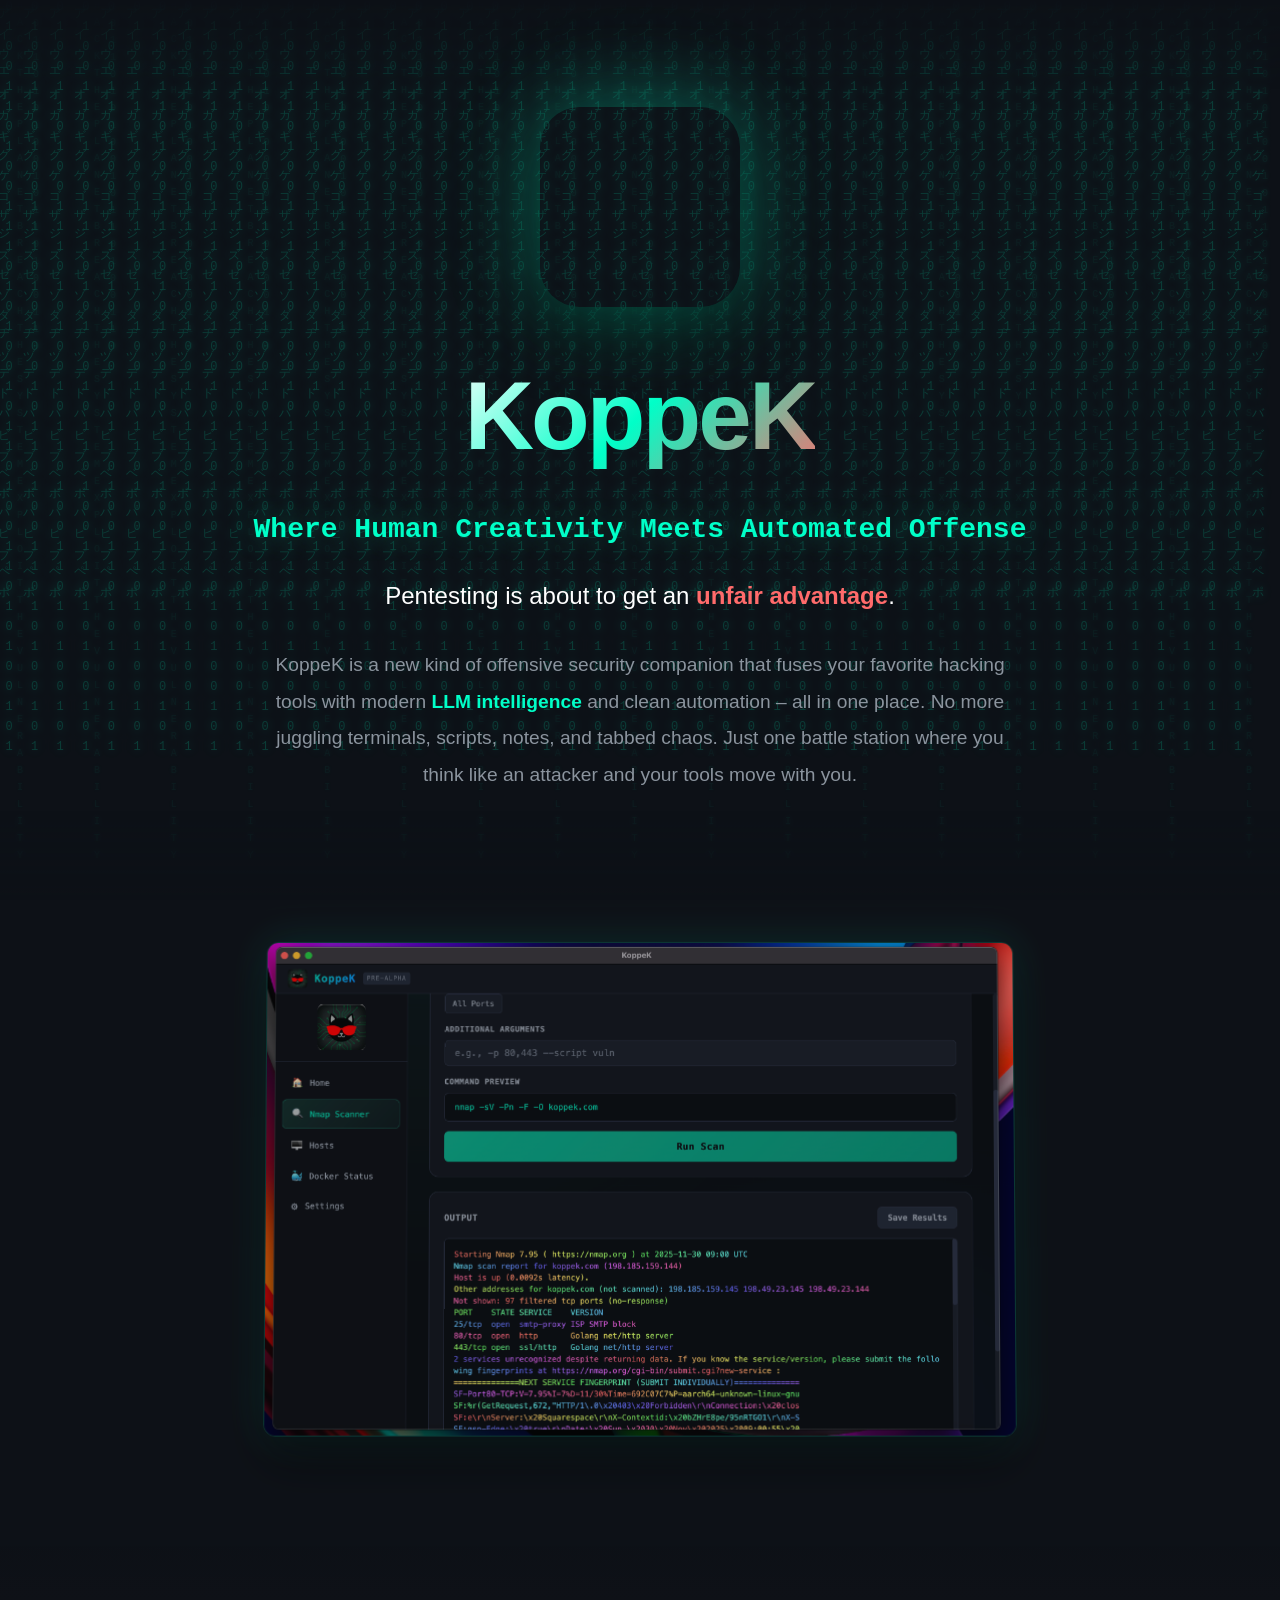
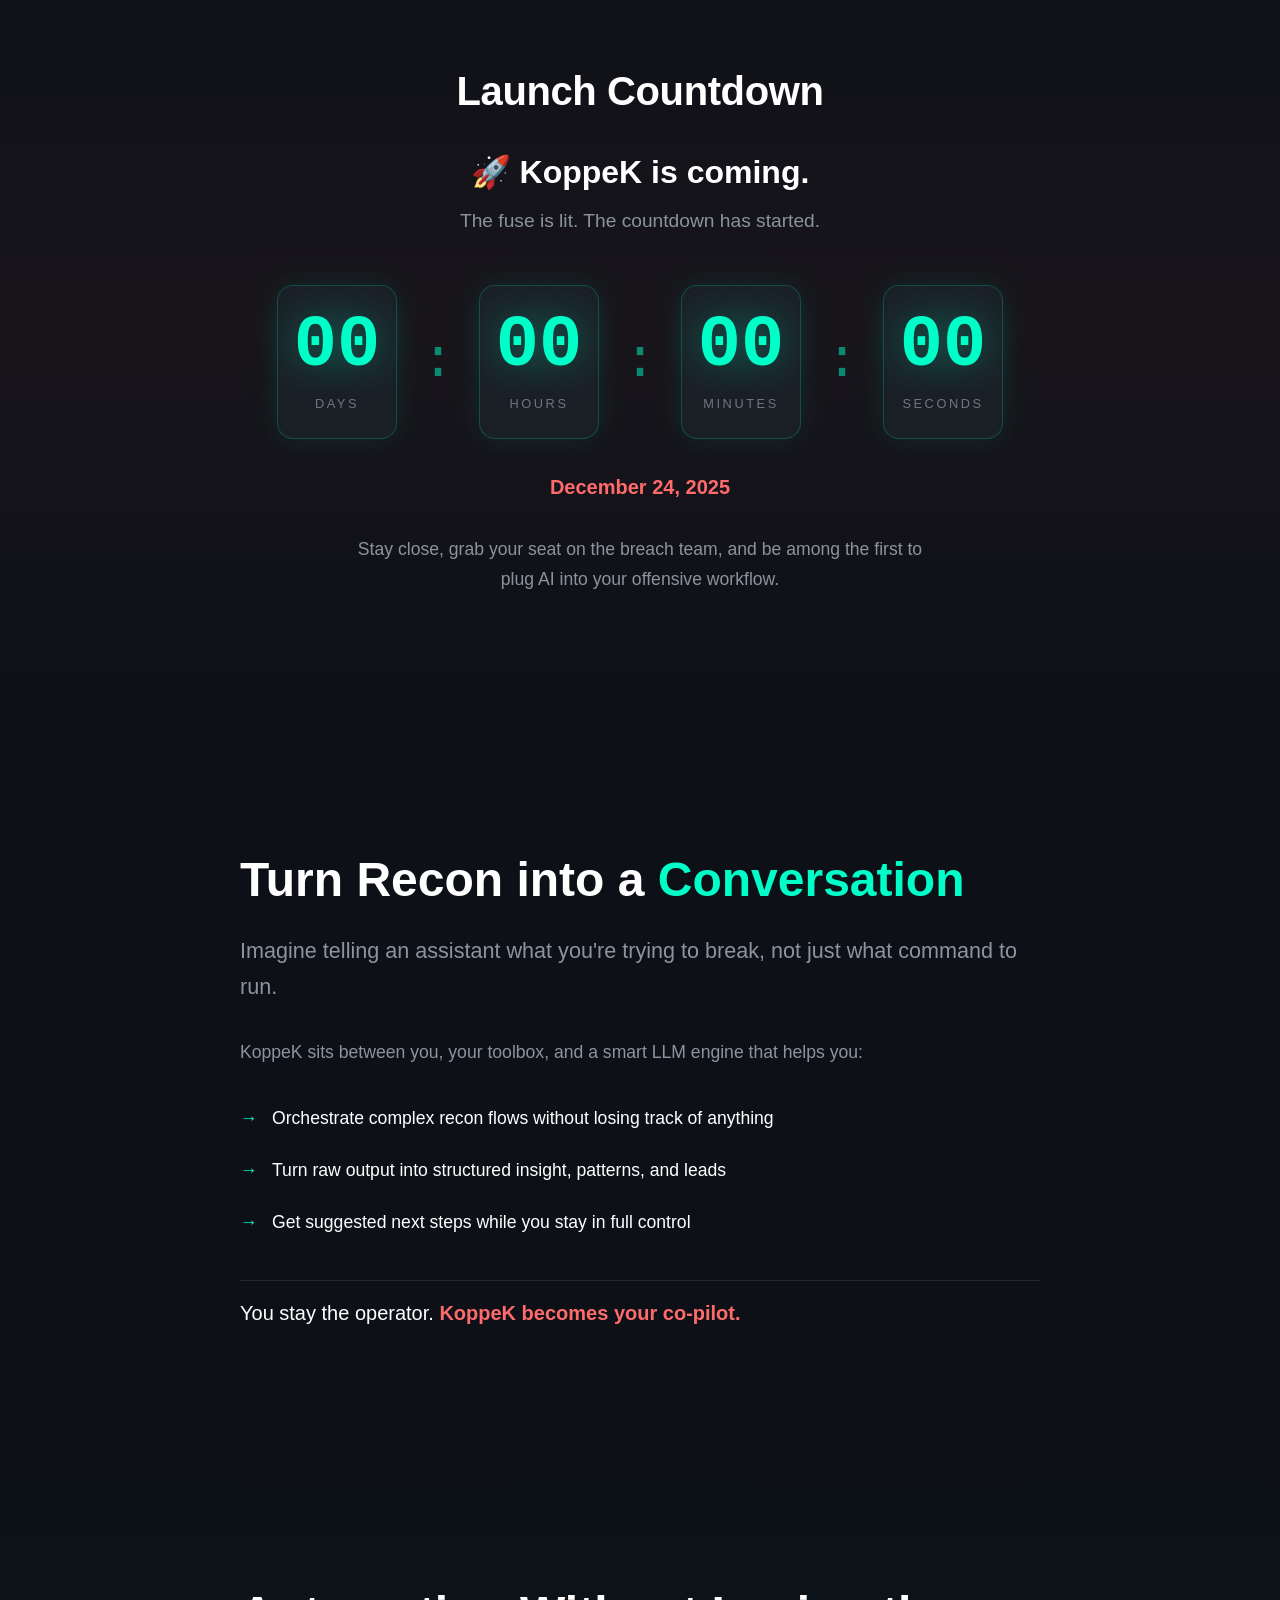
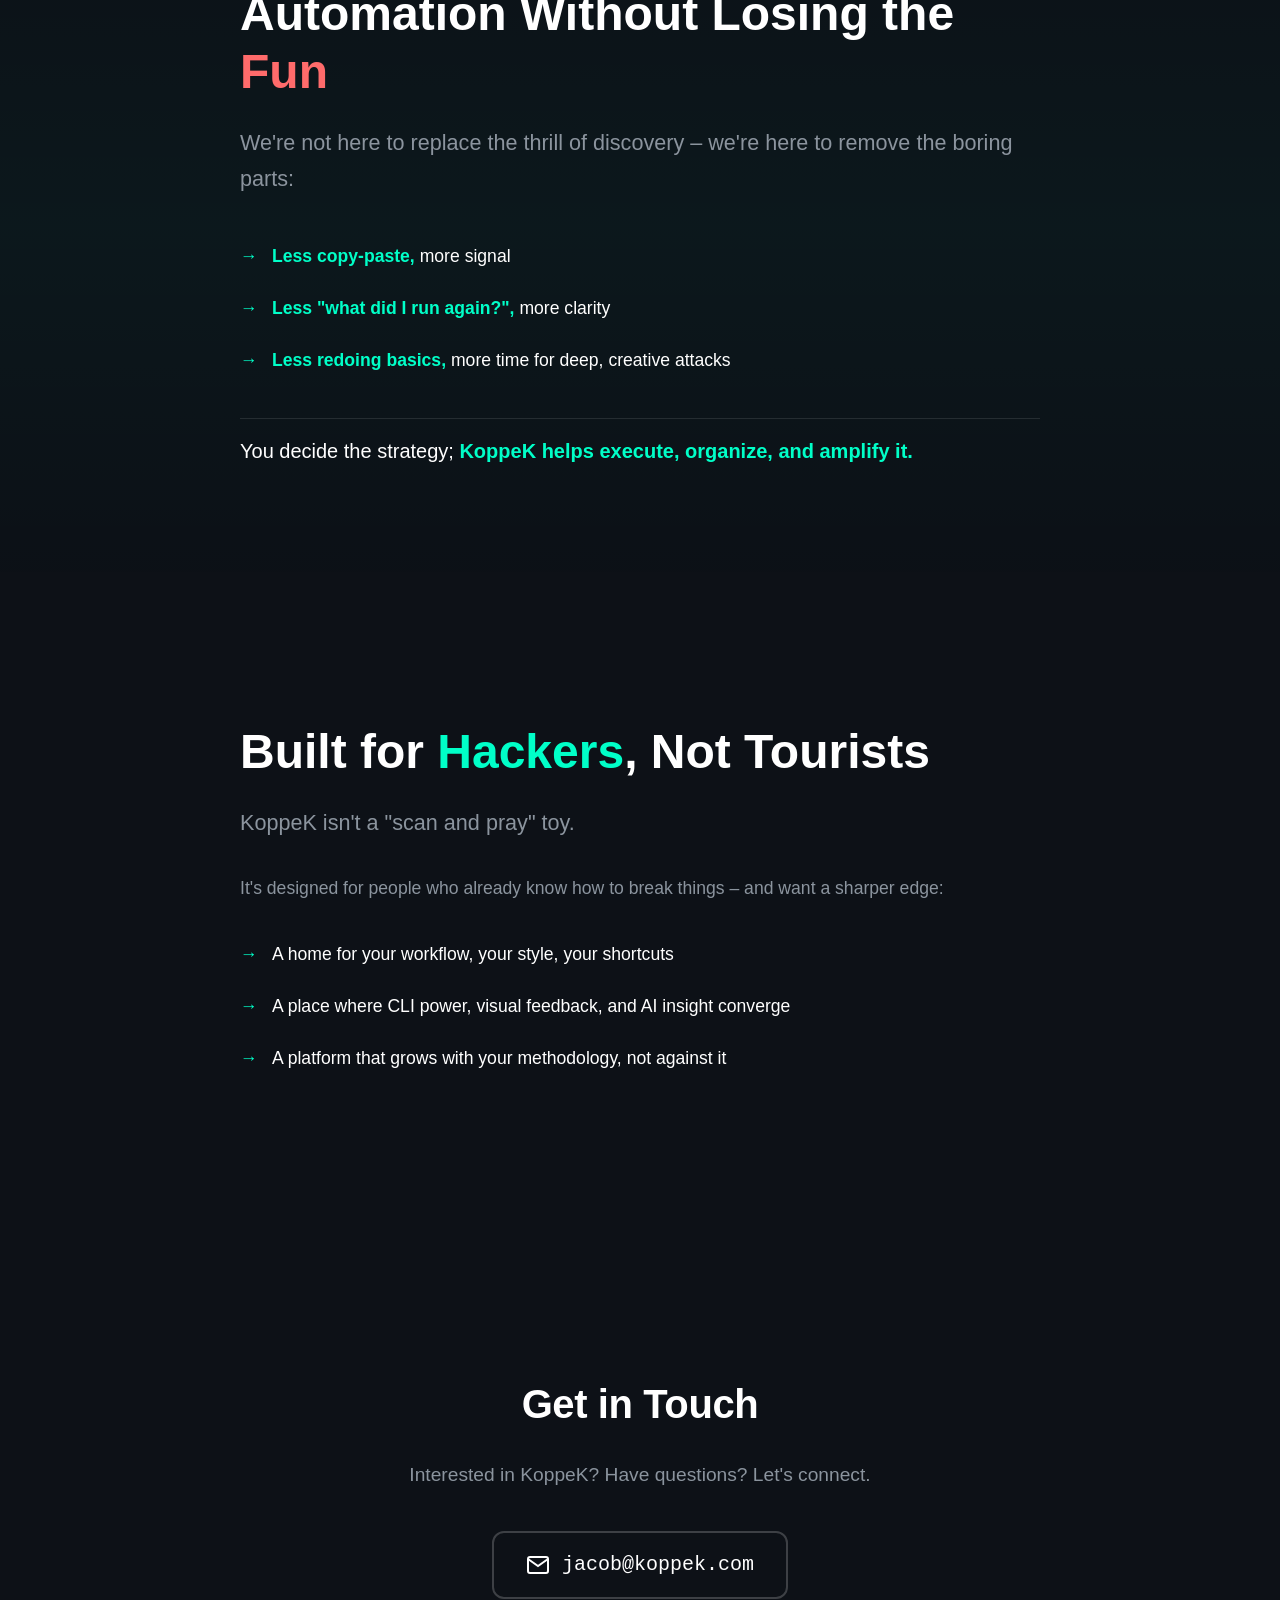
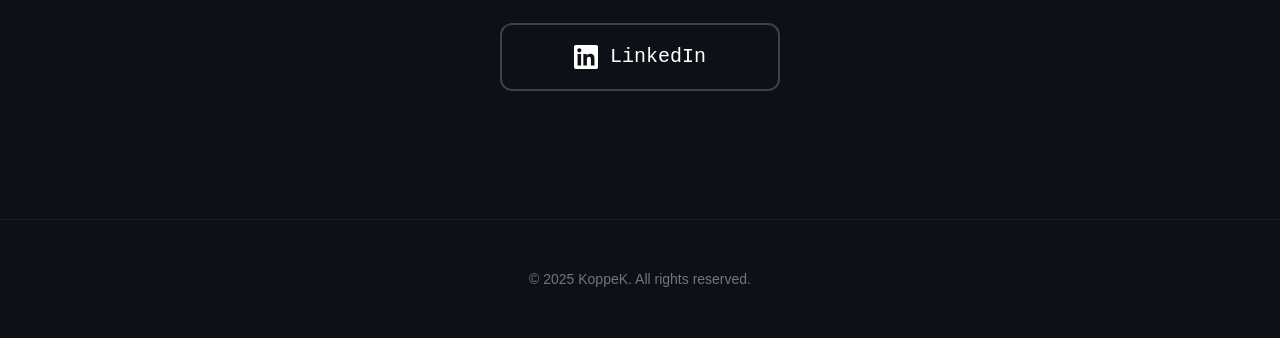
==== index.html @ 122b9ea9 "Webpage" ====
<!DOCTYPE html>
<html lang="en">
<head>
    <meta charset="UTF-8">
    <meta name="viewport" content="width=device-width, initial-scale=1.0">
    <meta name="description" content="KoppeK - Where Human Creativity Meets Automated Offense. The most advanced AI-assisted pentesting tool combining Kali's arsenal with modern LLM intelligence.">
    <title>KoppeK | AI-Powered Pentesting</title>
    <link rel="stylesheet" href="styles.css">
    <link rel="icon" type="image/png" href="assets/logo.png">
</head>
<body>
    <!-- Matrix Rain Background - DENSE -->
    <div class="matrix-bg" aria-hidden="true">
        <div class="matrix-column" style="--delay: 0s; --duration: 12s; left: 1%;"></div>
        <div class="matrix-column" style="--delay: 0.5s; --duration: 14s; left: 3%;"></div>
        <div class="matrix-column" style="--delay: 1.2s; --duration: 10s; left: 5%;"></div>
        <div class="matrix-column" style="--delay: 0.3s; --duration: 16s; left: 7%;"></div>
        <div class="matrix-column" style="--delay: 1.8s; --duration: 11s; left: 9%;"></div>
        <div class="matrix-column" style="--delay: 0.7s; --duration: 13s; left: 11%;"></div>
        <div class="matrix-column" style="--delay: 2.1s; --duration: 15s; left: 13%;"></div>
        <div class="matrix-column" style="--delay: 0.4s; --duration: 12s; left: 15%;"></div>
        <div class="matrix-column" style="--delay: 1.5s; --duration: 14s; left: 17%;"></div>
        <div class="matrix-column" style="--delay: 0.9s; --duration: 10s; left: 19%;"></div>
        <div class="matrix-column" style="--delay: 2.3s; --duration: 16s; left: 21%;"></div>
        <div class="matrix-column" style="--delay: 0.2s; --duration: 11s; left: 23%;"></div>
        <div class="matrix-column" style="--delay: 1.1s; --duration: 13s; left: 25%;"></div>
        <div class="matrix-column" style="--delay: 0.6s; --duration: 15s; left: 27%;"></div>
        <div class="matrix-column" style="--delay: 1.9s; --duration: 12s; left: 29%;"></div>
        <div class="matrix-column" style="--delay: 0.8s; --duration: 14s; left: 31%;"></div>
        <div class="matrix-column" style="--delay: 2.0s; --duration: 10s; left: 33%;"></div>
        <div class="matrix-column" style="--delay: 0.1s; --duration: 16s; left: 35%;"></div>
        <div class="matrix-column" style="--delay: 1.4s; --duration: 11s; left: 37%;"></div>
        <div class="matrix-column" style="--delay: 0.5s; --duration: 13s; left: 39%;"></div>
        <div class="matrix-column" style="--delay: 1.7s; --duration: 15s; left: 41%;"></div>
        <div class="matrix-column" style="--delay: 0.3s; --duration: 12s; left: 43%;"></div>
        <div class="matrix-column" style="--delay: 2.2s; --duration: 14s; left: 45%;"></div>
        <div class="matrix-column" style="--delay: 1.0s; --duration: 10s; left: 47%;"></div>
        <div class="matrix-column" style="--delay: 0.4s; --duration: 16s; left: 49%;"></div>
        <div class="matrix-column" style="--delay: 1.6s; --duration: 11s; left: 51%;"></div>
        <div class="matrix-column" style="--delay: 0.2s; --duration: 13s; left: 53%;"></div>
        <div class="matrix-column" style="--delay: 1.3s; --duration: 15s; left: 55%;"></div>
        <div class="matrix-column" style="--delay: 0.7s; --duration: 12s; left: 57%;"></div>
        <div class="matrix-column" style="--delay: 2.4s; --duration: 14s; left: 59%;"></div>
        <div class="matrix-column" style="--delay: 0.9s; --duration: 10s; left: 61%;"></div>
        <div class="matrix-column" style="--delay: 1.1s; --duration: 16s; left: 63%;"></div>
        <div class="matrix-column" style="--delay: 0.6s; --duration: 11s; left: 65%;"></div>
        <div class="matrix-column" style="--delay: 1.8s; --duration: 13s; left: 67%;"></div>
        <div class="matrix-column" style="--delay: 0.3s; --duration: 15s; left: 69%;"></div>
        <div class="matrix-column" style="--delay: 2.0s; --duration: 12s; left: 71%;"></div>
        <div class="matrix-column" style="--delay: 0.8s; --duration: 14s; left: 73%;"></div>
        <div class="matrix-column" style="--delay: 1.5s; --duration: 10s; left: 75%;"></div>
        <div class="matrix-column" style="--delay: 0.1s; --duration: 16s; left: 77%;"></div>
        <div class="matrix-column" style="--delay: 1.2s; --duration: 11s; left: 79%;"></div>
        <div class="matrix-column" style="--delay: 0.5s; --duration: 13s; left: 81%;"></div>
        <div class="matrix-column" style="--delay: 1.9s; --duration: 15s; left: 83%;"></div>
        <div class="matrix-column" style="--delay: 0.4s; --duration: 12s; left: 85%;"></div>
        <div class="matrix-column" style="--delay: 2.1s; --duration: 14s; left: 87%;"></div>
        <div class="matrix-column" style="--delay: 0.7s; --duration: 10s; left: 89%;"></div>
        <div class="matrix-column" style="--delay: 1.4s; --duration: 16s; left: 91%;"></div>
        <div class="matrix-column" style="--delay: 0.2s; --duration: 11s; left: 93%;"></div>
        <div class="matrix-column" style="--delay: 1.6s; --duration: 13s; left: 95%;"></div>
        <div class="matrix-column" style="--delay: 0.9s; --duration: 15s; left: 97%;"></div>
        <div class="matrix-column" style="--delay: 2.3s; --duration: 12s; left: 99%;"></div>
        <!-- Second layer for extra density -->
        <div class="matrix-column layer2" style="--delay: 0.3s; --duration: 18s; left: 2%;"></div>
        <div class="matrix-column layer2" style="--delay: 1.1s; --duration: 20s; left: 8%;"></div>
        <div class="matrix-column layer2" style="--delay: 0.7s; --duration: 17s; left: 14%;"></div>
        <div class="matrix-column layer2" style="--delay: 1.9s; --duration: 19s; left: 20%;"></div>
        <div class="matrix-column layer2" style="--delay: 0.5s; --duration: 21s; left: 26%;"></div>
        <div class="matrix-column layer2" style="--delay: 1.3s; --duration: 18s; left: 32%;"></div>
        <div class="matrix-column layer2" style="--delay: 0.9s; --duration: 20s; left: 38%;"></div>
        <div class="matrix-column layer2" style="--delay: 2.1s; --duration: 17s; left: 44%;"></div>
        <div class="matrix-column layer2" style="--delay: 0.4s; --duration: 19s; left: 50%;"></div>
        <div class="matrix-column layer2" style="--delay: 1.7s; --duration: 21s; left: 56%;"></div>
        <div class="matrix-column layer2" style="--delay: 0.6s; --duration: 18s; left: 62%;"></div>
        <div class="matrix-column layer2" style="--delay: 1.5s; --duration: 20s; left: 68%;"></div>
        <div class="matrix-column layer2" style="--delay: 0.8s; --duration: 17s; left: 74%;"></div>
        <div class="matrix-column layer2" style="--delay: 2.0s; --duration: 19s; left: 80%;"></div>
        <div class="matrix-column layer2" style="--delay: 0.2s; --duration: 21s; left: 86%;"></div>
        <div class="matrix-column layer2" style="--delay: 1.4s; --duration: 18s; left: 92%;"></div>
        <div class="matrix-column layer2" style="--delay: 1.0s; --duration: 20s; left: 98%;"></div>
    </div>

    <main>
        <!-- Hero Section -->
        <section class="hero">
            <div class="hero-content">
                <video class="logo-video" id="logoVideo" autoplay loop muted playsinline disablepictureinpicture>
                    <!-- Try MP4 MIME type first (works if MOV is H.264 encoded) -->
                    <source src="assets/animation.mov" type="video/mp4">
                    <!-- Fallback to QuickTime MIME type for Safari -->
                    <source src="assets/animation.mov" type="video/quicktime">
                </video>
                <!-- Static fallback if video fails -->
                <img src="assets/logo.png" alt="KoppeK Logo" class="logo-fallback" id="logoFallback" style="display: none;">
                <h1 class="title">KoppeK</h1>
                <p class="tagline">Where Human Creativity Meets Automated Offense</p>
                <p class="subtitle">
                    Pentesting is about to get an <span class="highlight-alt">unfair advantage</span>.
                </p>
                <p class="hero-description">
                    KoppeK is a new kind of offensive security companion that fuses your favorite hacking tools with modern <span class="highlight">LLM intelligence</span> and clean automation – all in one place. No more juggling terminals, scripts, notes, and tabbed chaos. Just one battle station where you think like an attacker and your tools move with you.
                </p>
            </div>
        </section>

        <!-- App Screenshot Section - Scroll Animated -->
        <section class="app-preview-section">
            <div class="app-preview-container" id="appPreview">
                <img src="assets/screenshot.png" alt="KoppeK App Screenshot" class="app-screenshot">
            </div>
        </section>

        <!-- Countdown Section -->
        <section class="countdown-section">
            <div class="countdown-wrapper reveal">
                <h2 class="section-title">Launch Countdown</h2>
                <p class="countdown-intro">🚀 KoppeK is coming.</p>
                <p class="countdown-tagline">The fuse is lit. The countdown has started.</p>
                
                <div class="countdown" id="countdown">
                    <div class="countdown-item">
                        <span class="countdown-value" id="days">00</span>
                        <span class="countdown-label">Days</span>
                    </div>
                    <div class="countdown-separator">:</div>
                    <div class="countdown-item">
                        <span class="countdown-value" id="hours">00</span>
                        <span class="countdown-label">Hours</span>
                    </div>
                    <div class="countdown-separator">:</div>
                    <div class="countdown-item">
                        <span class="countdown-value" id="minutes">00</span>
                        <span class="countdown-label">Minutes</span>
                    </div>
                    <div class="countdown-separator">:</div>
                    <div class="countdown-item">
                        <span class="countdown-value" id="seconds">00</span>
                        <span class="countdown-label">Seconds</span>
                    </div>
                </div>
                
                <p class="launch-date">December 24, 2025</p>
                <p class="countdown-cta">Stay close, grab your seat on the breach team, and be among the first to plug AI into your offensive workflow.</p>
            </div>
        </section>

        <!-- Features Section 1: Recon -->
        <section class="feature-section">
            <div class="feature-content reveal">
                <h2 class="feature-headline">Turn Recon into a <span class="highlight">Conversation</span></h2>
                <p class="feature-lead">Imagine telling an assistant what you're trying to break, not just what command to run.</p>
                <p class="feature-description">
                    KoppeK sits between you, your toolbox, and a smart LLM engine that helps you:
                </p>
                <ul class="feature-list">
                    <li>Orchestrate complex recon flows without losing track of anything</li>
                    <li>Turn raw output into structured insight, patterns, and leads</li>
                    <li>Get suggested next steps while you stay in full control</li>
                </ul>
                <p class="feature-tagline">You stay the operator. <span class="highlight-alt">KoppeK becomes your co-pilot.</span></p>
            </div>
        </section>

        <!-- Features Section 2: Automation -->
        <section class="feature-section alt-bg">
            <div class="feature-content reveal">
                <h2 class="feature-headline">Automation Without Losing the <span class="highlight-alt">Fun</span></h2>
                <p class="feature-lead">We're not here to replace the thrill of discovery – we're here to remove the boring parts:</p>
                <ul class="feature-list">
                    <li><strong>Less copy-paste,</strong> more signal</li>
                    <li><strong>Less "what did I run again?",</strong> more clarity</li>
                    <li><strong>Less redoing basics,</strong> more time for deep, creative attacks</li>
                </ul>
                <p class="feature-tagline">You decide the strategy; <span class="highlight">KoppeK helps execute, organize, and amplify it.</span></p>
            </div>
        </section>

        <!-- Features Section 3: Built for Hackers -->
        <section class="feature-section">
            <div class="feature-content reveal">
                <h2 class="feature-headline">Built for <span class="highlight">Hackers</span>, Not Tourists</h2>
                <p class="feature-lead">KoppeK isn't a "scan and pray" toy.</p>
                <p class="feature-description">
                    It's designed for people who already know how to break things – and want a sharper edge:
                </p>
                <ul class="feature-list">
                    <li>A home for your workflow, your style, your shortcuts</li>
                    <li>A place where CLI power, visual feedback, and AI insight converge</li>
                    <li>A platform that grows with your methodology, not against it</li>
                </ul>
            </div>
        </section>

        <!-- Contact Section -->
        <section class="contact-section">
            <div class="contact-content reveal">
                <h2 class="section-title">Get in Touch</h2>
                <p class="contact-text">Interested in KoppeK? Have questions? Let's connect.</p>
                <div class="contact-links">
                    <a href="mailto:jacob@koppek.com" class="contact-link email-link">
                        <svg xmlns="http://www.w3.org/2000/svg" viewBox="0 0 24 24" fill="none" stroke="currentColor" stroke-width="2">
                            <rect x="2" y="4" width="20" height="16" rx="2"/>
                            <path d="M22 6l-10 7L2 6"/>
                        </svg>
                        jacob@koppek.com
                    </a>
                    <a href="https://www.linkedin.com/in/jacob-elias/" target="_blank" rel="noopener noreferrer" class="contact-link linkedin-link">
                        <svg xmlns="http://www.w3.org/2000/svg" viewBox="0 0 24 24" fill="currentColor">
                            <path d="M20.447 20.452h-3.554v-5.569c0-1.328-.027-3.037-1.852-3.037-1.853 0-2.136 1.445-2.136 2.939v5.667H9.351V9h3.414v1.561h.046c.477-.9 1.637-1.85 3.37-1.85 3.601 0 4.267 2.37 4.267 5.455v6.286zM5.337 7.433c-1.144 0-2.063-.926-2.063-2.065 0-1.138.92-2.063 2.063-2.063 1.14 0 2.064.925 2.064 2.063 0 1.139-.925 2.065-2.064 2.065zm1.782 13.019H3.555V9h3.564v11.452zM22.225 0H1.771C.792 0 0 .774 0 1.729v20.542C0 23.227.792 24 1.771 24h20.451C23.2 24 24 23.227 24 22.271V1.729C24 .774 23.2 0 22.222 0h.003z"/>
                        </svg>
                        LinkedIn
                    </a>
                </div>
            </div>
        </section>
    </main>

    <footer class="footer">
        <p>&copy; 2025 KoppeK. All rights reserved.</p>
    </footer>

    <script src="script.js"></script>
</body>
</html>
---- styles.css ----
/* =============================================
   KoppeK Landing Page Styles
   Color Palette from App UI:
   - Background: #0d1117 / #1a1a2e
   - Primary Accent: #00ffc8 (teal/cyan)
   - Secondary Accent: #ff6b6b (coral)
   - Text: #ffffff / #a0a0a0
   ============================================= */

/* CSS Variables */
:root {
    --bg-primary: #0d1117;
    --bg-secondary: #161b22;
    --bg-card: #1a1f26;
    --accent-primary: #00ffc8;
    --accent-secondary: #ff6b6b;
    --text-primary: #ffffff;
    --text-secondary: #8b949e;
    --text-muted: #6e7681;
    --font-mono: 'SF Mono', 'Fira Code', 'Monaco', 'Consolas', monospace;
    --font-sans: -apple-system, BlinkMacSystemFont, 'Segoe UI', 'Helvetica Neue', Arial, sans-serif;
    --transition-smooth: cubic-bezier(0.4, 0, 0.2, 1);
}

/* Reset & Base */
*, *::before, *::after {
    margin: 0;
    padding: 0;
    box-sizing: border-box;
}

html {
    scroll-behavior: smooth;
    -webkit-font-smoothing: antialiased;
    -moz-osx-font-smoothing: grayscale;
}

body {
    font-family: var(--font-sans);
    background: var(--bg-primary);
    color: var(--text-primary);
    line-height: 1.6;
    min-height: 100vh;
    overflow-x: hidden;
}

/* =============================================
   Matrix Rain Background Animation - DENSE
   ============================================= */
.matrix-bg {
    position: fixed;
    top: 0;
    left: 0;
    width: 100%;
    height: 100%;
    z-index: 0;
    pointer-events: none;
    overflow: hidden;
    opacity: 0.25;
}

.matrix-column {
    position: absolute;
    top: -100%;
    width: 18px;
    height: 100%;
    font-family: var(--font-mono);
    font-size: 12px;
    color: var(--accent-primary);
    text-shadow: 0 0 10px var(--accent-primary), 0 0 20px var(--accent-primary);
    animation: matrix-fall var(--duration) linear var(--delay) infinite;
    writing-mode: vertical-rl;
    text-orientation: upright;
}

.matrix-column::before {
    content: "ケカキコクサスセソシタチツテトナニヌネノハヒフヘホマミムメモヤユヨラリルレロワヲン0123456789ABCDEF";
    letter-spacing: 6px;
    opacity: 0.9;
}

.matrix-column::after {
    content: "アイウエオガギグゲゴザジズゼゾダヂヅデドバビブベボパピプペポ01001101001110101001011010011010100101";
    letter-spacing: 6px;
    position: absolute;
    top: 100%;
    opacity: 0.7;
}

.matrix-column.layer2 {
    opacity: 0.4;
    font-size: 10px;
    color: rgba(0, 255, 200, 0.6);
    text-shadow: 0 0 5px var(--accent-primary);
}

.matrix-column.layer2::before {
    content: "10110100101110010110100110101001011010011010100101101001101010010110100110";
}

.matrix-column.layer2::after {
    content: "HACKTHEPLANETBREACHTHESYSTEMEXPLOITTHEVULNERABILITY";
}

@keyframes matrix-fall {
    0% {
        transform: translateY(0);
    }
    100% {
        transform: translateY(200%);
    }
}

/* Gradient overlay for depth */
.matrix-bg::after {
    content: '';
    position: absolute;
    top: 0;
    left: 0;
    width: 100%;
    height: 100%;
    background: linear-gradient(
        to bottom,
        var(--bg-primary) 0%,
        transparent 10%,
        transparent 90%,
        var(--bg-primary) 100%
    );
}

/* =============================================
   Main Content Container
   ============================================= */
main {
    position: relative;
    z-index: 1;
}

/* =============================================
   Hero Section
   ============================================= */
.hero {
    min-height: 100vh;
    display: flex;
    align-items: center;
    justify-content: center;
    padding: 2rem;
    text-align: center;
}

.hero-content {
    max-width: 900px;
    width: 100%;
    display: flex;
    flex-direction: column;
    align-items: center;
    animation: fadeInUp 1s var(--transition-smooth);
}

@keyframes fadeInUp {
    from {
        opacity: 0;
        transform: translateY(40px);
    }
    to {
        opacity: 1;
        transform: translateY(0);
    }
}

/* Animated Video Logo */
.logo-video,
.logo-fallback {
    display: block;
    width: 200px;
    height: 200px;
    margin: 0 auto 2rem auto;
    border-radius: 40px;
    box-shadow: 
        0 0 80px rgba(0, 255, 200, 0.3),
        0 0 120px rgba(0, 255, 200, 0.1),
        0 30px 60px rgba(0, 0, 0, 0.5);
    animation: float 6s ease-in-out infinite, glow 3s ease-in-out infinite alternate;
    object-fit: cover;
}

@keyframes float {
    0%, 100% {
        transform: translateY(0);
    }
    50% {
        transform: translateY(-15px);
    }
}

@keyframes glow {
    from {
        box-shadow: 
            0 0 60px rgba(0, 255, 200, 0.2),
            0 0 100px rgba(0, 255, 200, 0.1),
            0 30px 60px rgba(0, 0, 0, 0.5);
    }
    to {
        box-shadow: 
            0 0 100px rgba(0, 255, 200, 0.4),
            0 0 150px rgba(0, 255, 200, 0.2),
            0 30px 60px rgba(0, 0, 0, 0.5);
    }
}

.title {
    font-size: clamp(3.5rem, 12vw, 6rem);
    font-weight: 800;
    letter-spacing: -0.03em;
    margin-bottom: 1rem;
    background: linear-gradient(135deg, var(--text-primary) 0%, var(--accent-primary) 50%, var(--accent-secondary) 100%);
    -webkit-background-clip: text;
    -webkit-text-fill-color: transparent;
    background-clip: text;
    animation: titleGlow 4s ease-in-out infinite alternate;
}

@keyframes titleGlow {
    from {
        filter: drop-shadow(0 0 20px rgba(0, 255, 200, 0.3));
    }
    to {
        filter: drop-shadow(0 0 40px rgba(0, 255, 200, 0.5));
    }
}

.tagline {
    font-size: clamp(1.2rem, 3.5vw, 1.75rem);
    font-weight: 600;
    color: var(--accent-primary);
    margin-bottom: 1.5rem;
    font-family: var(--font-mono);
    text-shadow: 0 0 30px rgba(0, 255, 200, 0.3);
}

.subtitle {
    font-size: clamp(1.1rem, 3vw, 1.5rem);
    color: var(--text-primary);
    margin-bottom: 2rem;
    font-weight: 500;
}

.hero-description {
    font-size: clamp(1rem, 2.5vw, 1.2rem);
    color: var(--text-secondary);
    max-width: 750px;
    margin: 0 auto;
    line-height: 1.9;
}

.highlight {
    color: var(--accent-primary);
    font-weight: 600;
}

.highlight-alt {
    color: var(--accent-secondary);
    font-weight: 600;
}

/* =============================================
   App Preview Section - Scroll Animated
   ============================================= */
.app-preview-section {
    padding: 2rem 2rem 6rem;
    display: flex;
    justify-content: center;
    align-items: center;
    perspective: 1000px;
}

.app-preview-container {
    max-width: 750px;
    width: 90%;
    transform: rotateX(8deg) translateY(30px);
    opacity: 0.6;
    transition: transform 0.8s var(--transition-smooth), opacity 0.8s var(--transition-smooth);
}

.app-preview-container.in-view {
    transform: rotateX(0deg) translateY(0);
    opacity: 1;
}

.app-screenshot {
    width: 100%;
    height: auto;
    border-radius: 12px;
    border: 1px solid rgba(0, 255, 200, 0.2);
    box-shadow: 
        0 25px 50px rgba(0, 0, 0, 0.5),
        0 0 40px rgba(0, 255, 200, 0.15);
}

/* =============================================
   Feature Sections
   ============================================= */
.feature-section {
    padding: 8rem 2rem;
    display: flex;
    justify-content: center;
}

.feature-section.alt-bg {
    background: linear-gradient(
        180deg,
        transparent 0%,
        rgba(0, 255, 200, 0.03) 50%,
        transparent 100%
    );
}

.feature-content {
    max-width: 800px;
    width: 100%;
}

.feature-headline {
    font-size: clamp(2rem, 5vw, 3rem);
    font-weight: 700;
    margin-bottom: 1.5rem;
    line-height: 1.2;
}

.feature-lead {
    font-size: clamp(1.1rem, 2.5vw, 1.35rem);
    color: var(--text-secondary);
    margin-bottom: 2rem;
    line-height: 1.7;
}

.feature-description {
    font-size: 1.1rem;
    color: var(--text-secondary);
    margin-bottom: 1.5rem;
    line-height: 1.7;
}

.feature-list {
    list-style: none;
    margin-bottom: 2rem;
}

.feature-list li {
    font-size: 1.1rem;
    color: var(--text-primary);
    padding: 0.75rem 0 0.75rem 2rem;
    position: relative;
    line-height: 1.6;
}

.feature-list li::before {
    content: '→';
    position: absolute;
    left: 0;
    color: var(--accent-primary);
    font-weight: bold;
}

.feature-list li strong {
    color: var(--accent-primary);
}

.feature-tagline {
    font-size: 1.25rem;
    font-weight: 500;
    color: var(--text-primary);
    padding-top: 1rem;
    border-top: 1px solid rgba(255, 255, 255, 0.1);
}

/* Reveal Animation */
.reveal {
    opacity: 0;
    transform: translateY(40px);
    transition: opacity 0.8s var(--transition-smooth), transform 0.8s var(--transition-smooth);
}

.reveal.visible {
    opacity: 1;
    transform: translateY(0);
}

/* =============================================
   Section Titles
   ============================================= */
.section-title {
    font-size: clamp(2rem, 5vw, 2.5rem);
    font-weight: 700;
    text-align: center;
    margin-bottom: 1.5rem;
    letter-spacing: -0.01em;
}

/* =============================================
   Countdown Section
   ============================================= */
.countdown-section {
    padding: 8rem 2rem;
    text-align: center;
    background: linear-gradient(
        180deg,
        transparent 0%,
        rgba(255, 107, 107, 0.05) 50%,
        transparent 100%
    );
}

.countdown-wrapper {
    max-width: 800px;
    margin: 0 auto;
}

.countdown-intro {
    font-size: clamp(1.5rem, 4vw, 2rem);
    font-weight: 600;
    margin-bottom: 0.5rem;
}

.countdown-tagline {
    font-size: 1.2rem;
    color: var(--text-secondary);
    margin-bottom: 3rem;
}

.countdown {
    display: flex;
    justify-content: center;
    align-items: center;
    gap: 1.5rem;
    flex-wrap: wrap;
    margin-bottom: 2rem;
}

.countdown-item {
    display: flex;
    flex-direction: column;
    align-items: center;
    min-width: 110px;
    background: var(--bg-card);
    padding: 1.5rem 1rem;
    border-radius: 16px;
    border: 1px solid rgba(0, 255, 200, 0.2);
    box-shadow: 0 0 30px rgba(0, 255, 200, 0.1);
}

.countdown-value {
    font-family: var(--font-mono);
    font-size: clamp(3rem, 10vw, 4.5rem);
    font-weight: 700;
    color: var(--accent-primary);
    line-height: 1;
    text-shadow: 0 0 40px rgba(0, 255, 200, 0.4);
}

.countdown-label {
    font-size: 0.8rem;
    color: var(--text-muted);
    text-transform: uppercase;
    letter-spacing: 0.2em;
    margin-top: 0.75rem;
}

.countdown-separator {
    font-family: var(--font-mono);
    font-size: clamp(2.5rem, 8vw, 3.5rem);
    color: var(--accent-primary);
    opacity: 0.5;
    animation: blink 1s ease-in-out infinite;
}

@keyframes blink {
    0%, 100% { opacity: 0.5; }
    50% { opacity: 0.15; }
}

.launch-date {
    font-size: 1.25rem;
    color: var(--accent-secondary);
    font-weight: 600;
    margin-bottom: 2rem;
}

.countdown-cta {
    font-size: 1.1rem;
    color: var(--text-secondary);
    max-width: 600px;
    margin: 0 auto;
    line-height: 1.7;
}

/* =============================================
   Contact Section
   ============================================= */
.contact-section {
    padding: 8rem 2rem;
    text-align: center;
}

.contact-content {
    max-width: 600px;
    margin: 0 auto;
}

.contact-text {
    font-size: 1.2rem;
    color: var(--text-secondary);
    margin-bottom: 2.5rem;
}

.contact-links {
    display: flex;
    flex-direction: column;
    gap: 1.5rem;
    align-items: center;
}

.contact-link {
    display: inline-flex;
    align-items: center;
    gap: 0.75rem;
    font-family: var(--font-mono);
    font-size: 1.25rem;
    color: var(--text-primary);
    text-decoration: none;
    padding: 1rem 2rem;
    border: 2px solid rgba(255, 255, 255, 0.2);
    border-radius: 12px;
    transition: 
        background-color 0.3s var(--transition-smooth),
        border-color 0.3s var(--transition-smooth),
        color 0.3s var(--transition-smooth),
        box-shadow 0.3s var(--transition-smooth),
        transform 0.3s var(--transition-smooth);
    min-width: 280px;
    justify-content: center;
}

.contact-link svg {
    width: 24px;
    height: 24px;
    flex-shrink: 0;
}

.contact-link.email-link:hover {
    background-color: var(--accent-primary);
    border-color: var(--accent-primary);
    color: var(--bg-primary);
    box-shadow: 0 0 40px rgba(0, 255, 200, 0.4);
    transform: translateY(-2px);
}

.contact-link.linkedin-link:hover {
    background-color: #0077b5;
    border-color: #0077b5;
    color: white;
    box-shadow: 0 0 40px rgba(0, 119, 181, 0.4);
    transform: translateY(-2px);
}

/* =============================================
   Footer
   ============================================= */
.footer {
    padding: 3rem 2rem;
    text-align: center;
    border-top: 1px solid rgba(255, 255, 255, 0.06);
}

.footer p {
    font-size: 0.875rem;
    color: var(--text-muted);
}

/* =============================================
   Responsive Adjustments
   ============================================= */
@media (max-width: 768px) {
    .countdown {
        gap: 1rem;
    }
    
    .countdown-item {
        min-width: 80px;
        padding: 1rem 0.75rem;
    }
    
    .countdown-separator {
        display: none;
    }
    
    .logo-video {
        width: 160px;
        height: 160px;
    }
    
    .feature-section {
        padding: 5rem 1.5rem;
    }
    
    .contact-link {
        min-width: 100%;
        max-width: 320px;
    }
}

@media (max-width: 480px) {
    .countdown-item {
        min-width: 70px;
    }
    
    .countdown-value {
        font-size: 2.5rem;
    }
    
    .hero {
        padding: 1.5rem;
    }
    
    .feature-list li {
        padding-left: 1.5rem;
        font-size: 1rem;
    }
}

/* =============================================
   Reduced Motion Support
   ============================================= */
@media (prefers-reduced-motion: reduce) {
    .matrix-column,
    .logo-video,
    .countdown-separator {
        animation: none;
    }
    
    .hero-content {
        animation: none;
    }
    
    .reveal {
        opacity: 1;
        transform: none;
        transition: none;
    }
    
    .app-preview-container {
        transform: none;
        opacity: 1;
        transition: none;
    }
    
    .title {
        animation: none;
    }
}
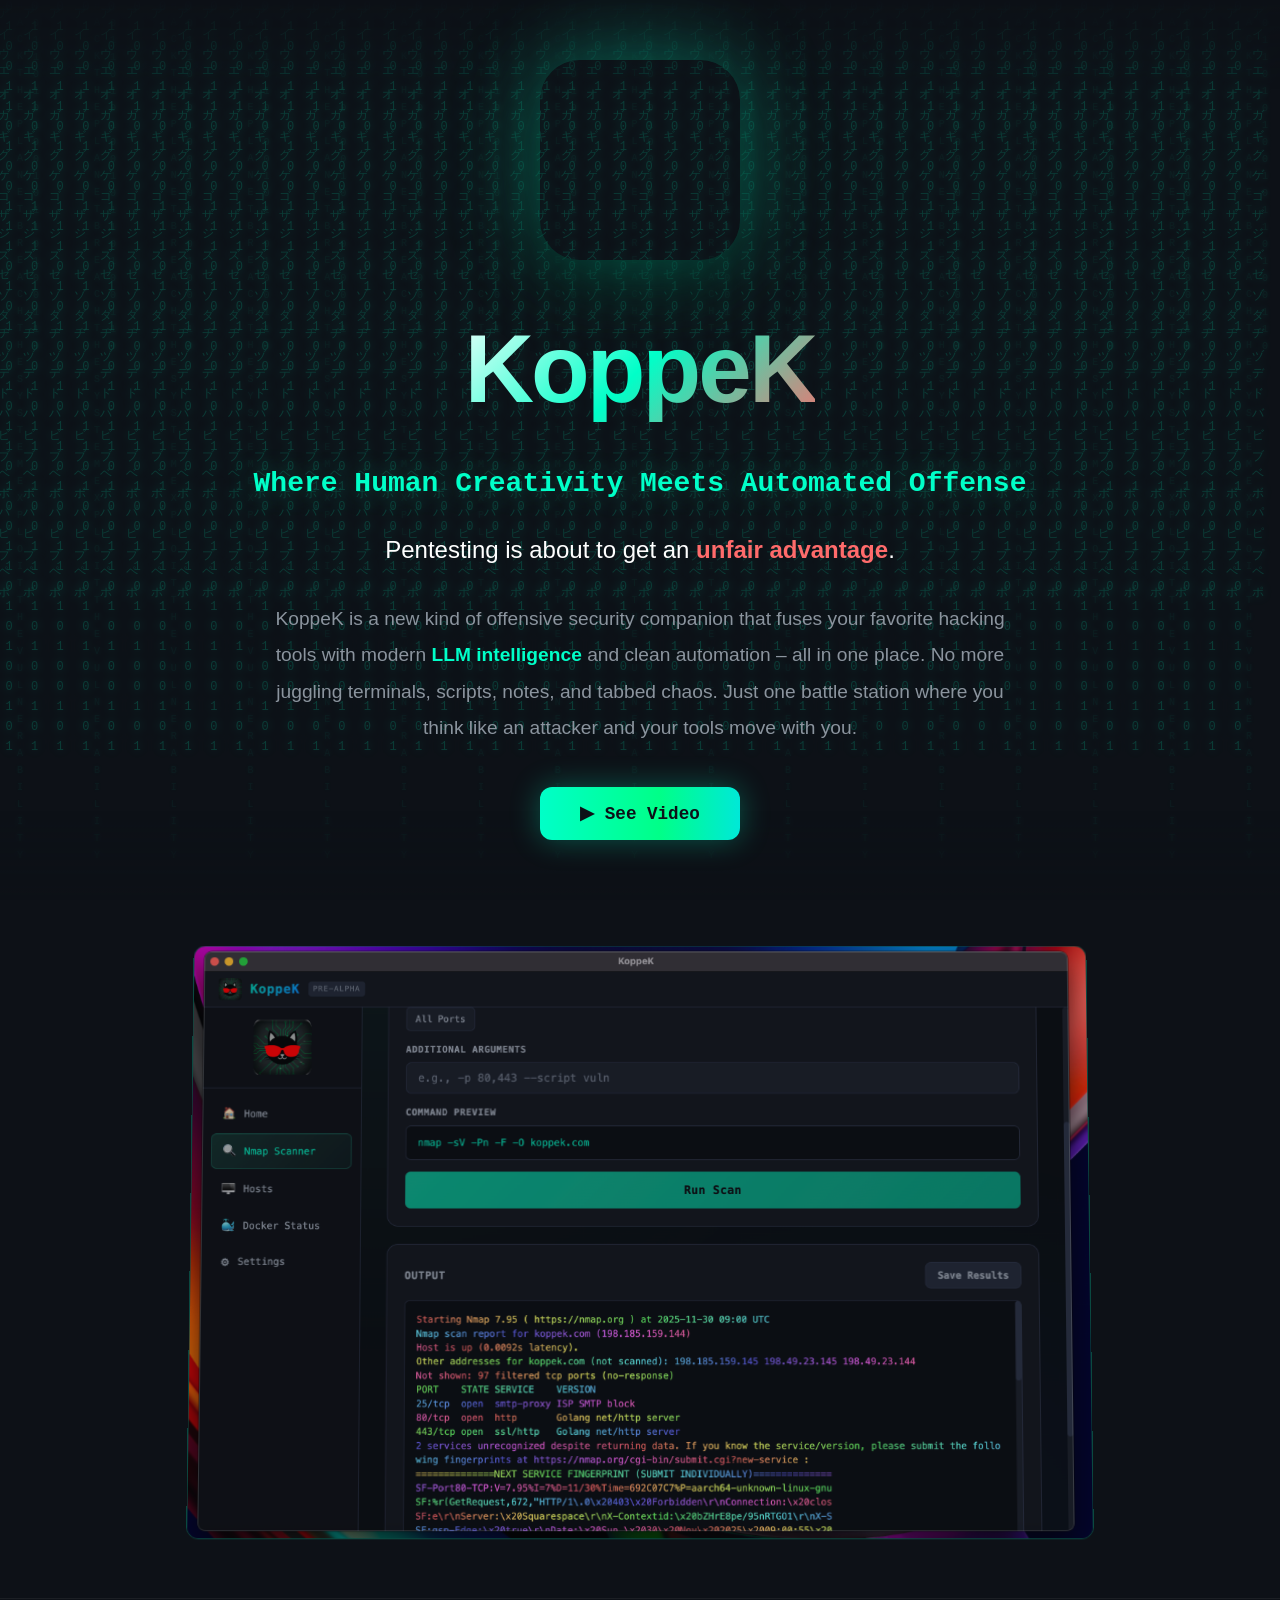
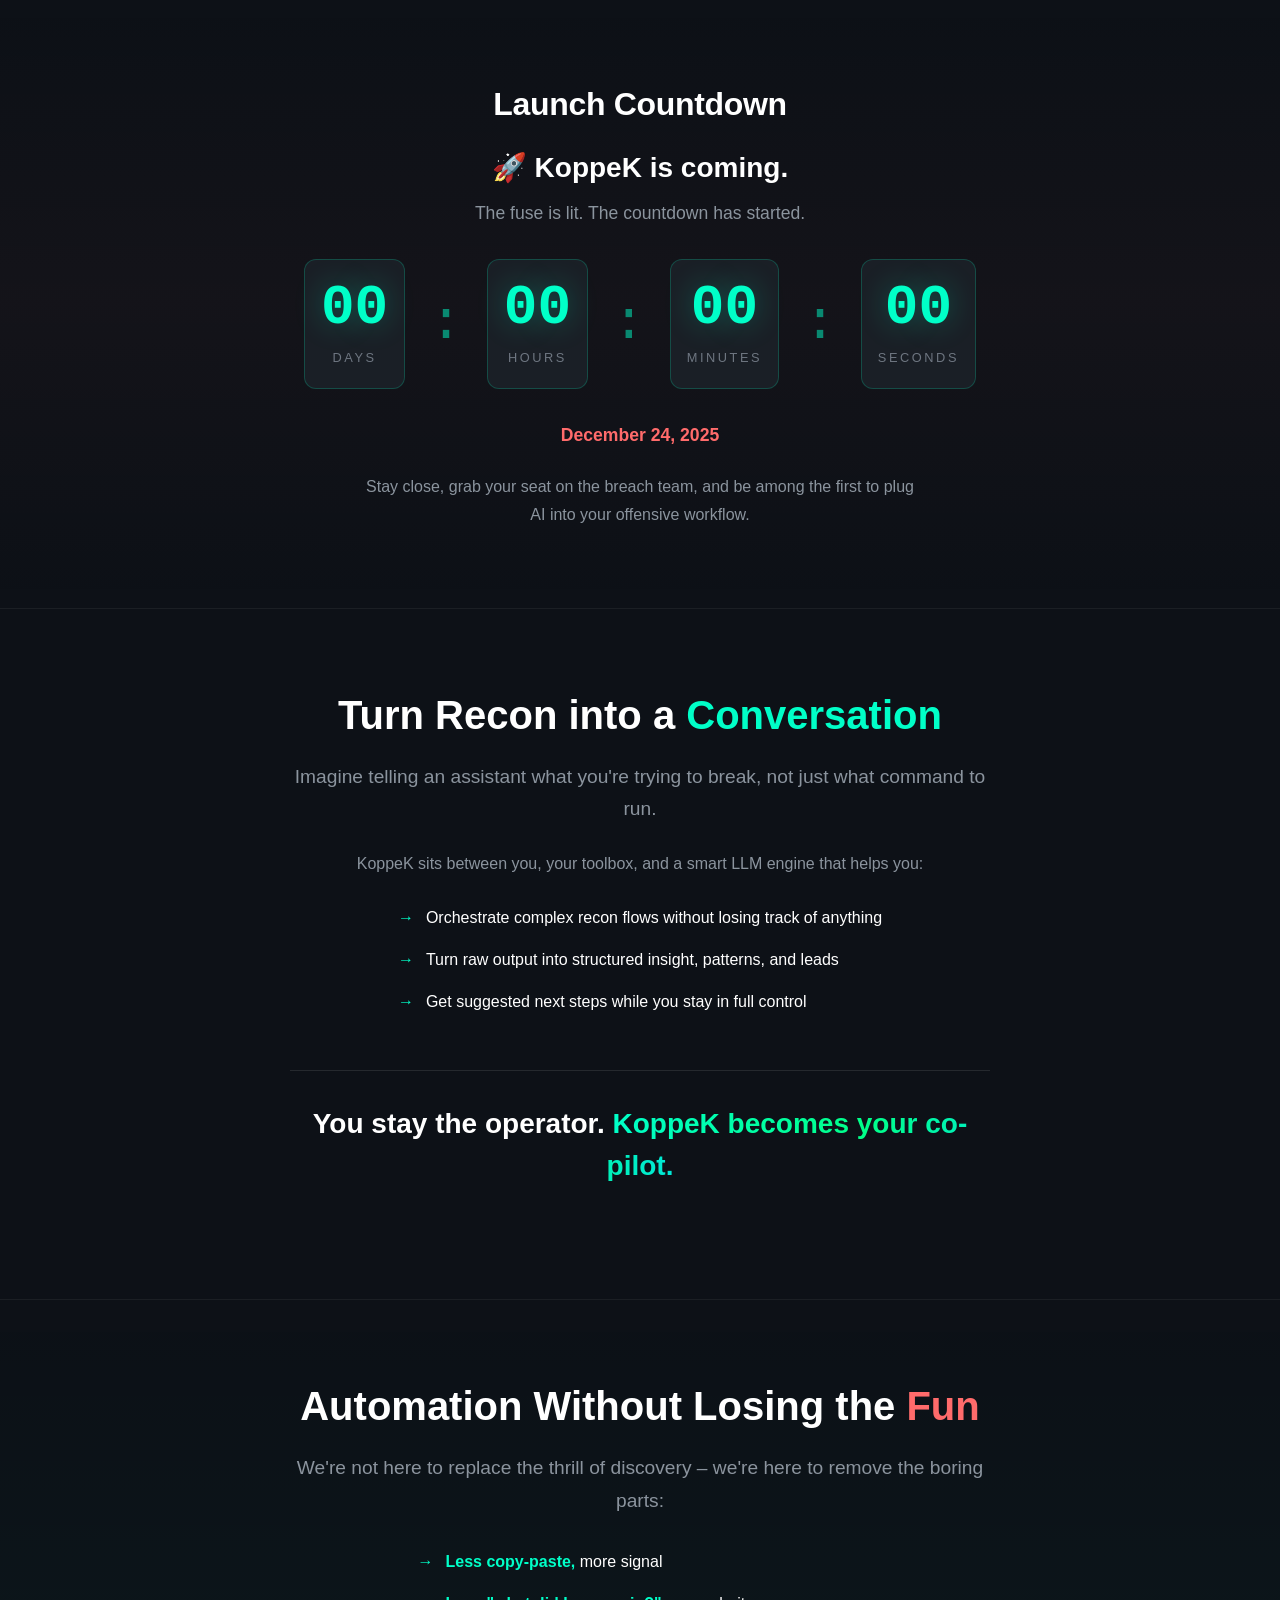
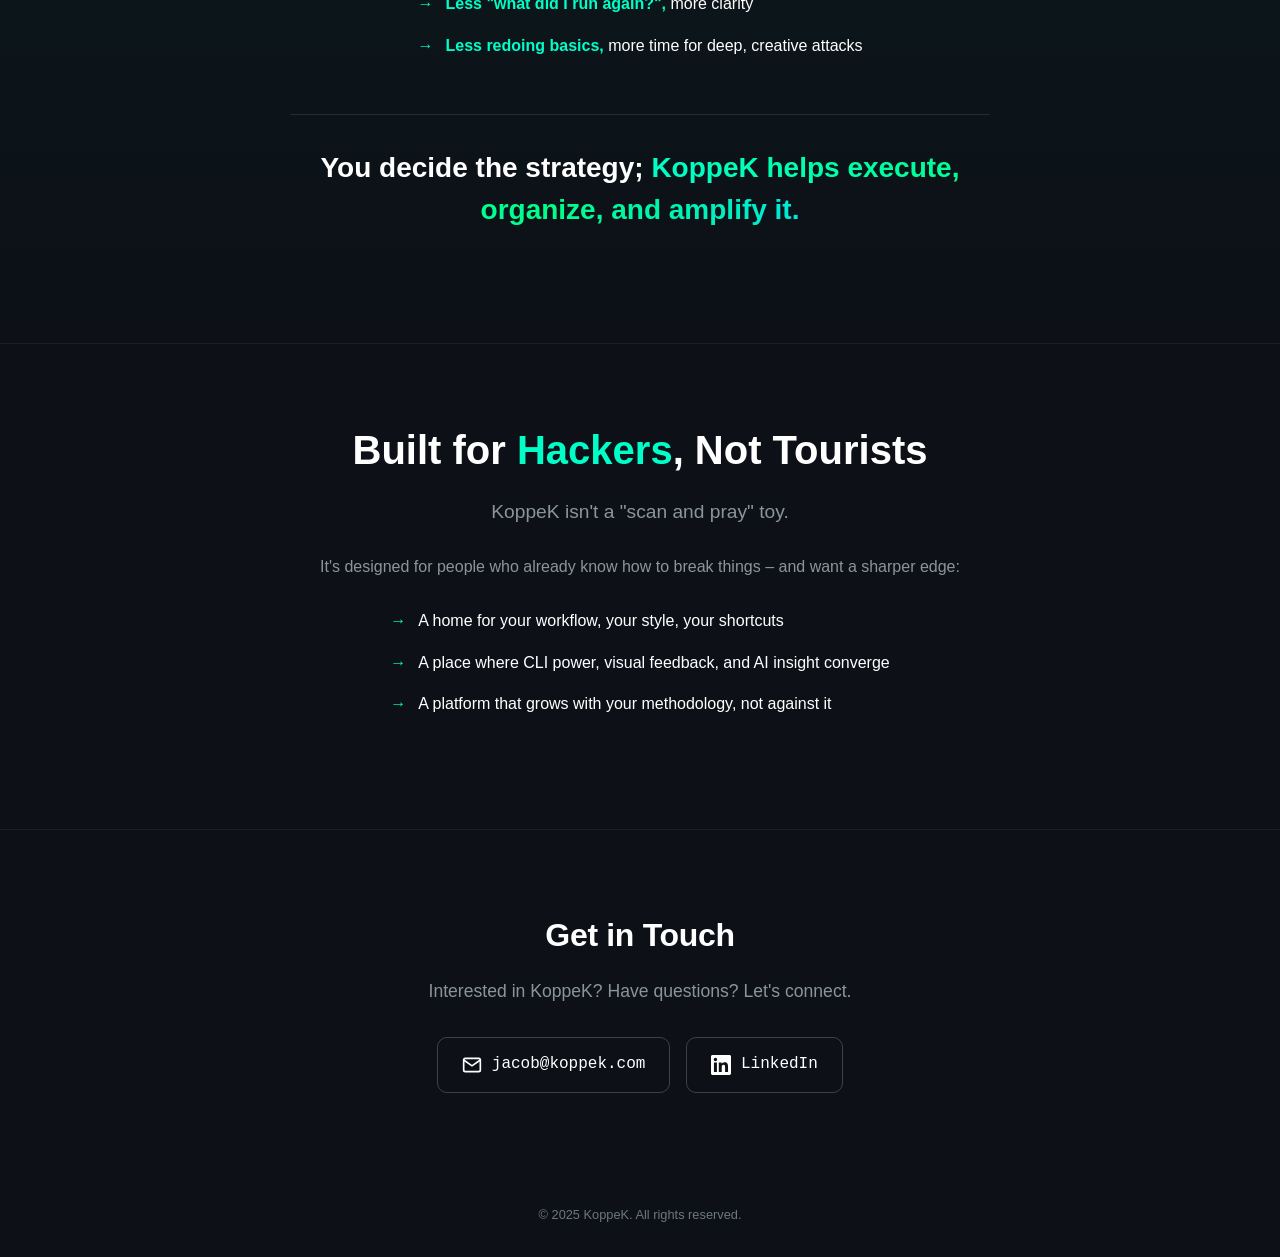
==== commit 44388402: "Video" ====
--- a/index.html
+++ b/index.html
@@ -101,8 +101,23 @@
                 <p class="hero-description">
                     KoppeK is a new kind of offensive security companion that fuses your favorite hacking tools with modern <span class="highlight">LLM intelligence</span> and clean automation – all in one place. No more juggling terminals, scripts, notes, and tabbed chaos. Just one battle station where you think like an attacker and your tools move with you.
                 </p>
-            </div>
-        </section>
+                <button class="rainbow-btn" id="videoBtn">
+                    <span class="rainbow-btn-text">▶ See Video</span>
+                </button>
+            </div>
+        </section>
+
+        <!-- Video Modal -->
+        <div class="video-modal" id="videoModal">
+            <div class="video-modal-backdrop" id="videoModalBackdrop"></div>
+            <div class="video-modal-content">
+                <button class="video-modal-close" id="videoModalClose">✕</button>
+                <video class="promo-video" id="promoVideo" controls>
+                    <source src="assets/prom.mp4" type="video/mp4">
+                    Your browser does not support the video tag.
+                </video>
+            </div>
+        </div>
 
         <!-- App Screenshot Section - Scroll Animated -->
         <section class="app-preview-section">
--- a/styles.css
+++ b/styles.css
@@ -263,22 +263,147 @@
     font-weight: 600;
 }
 
+/* Rainbow gradient animation for exciting highlights */
+@keyframes rainbow-shift {
+    0% { background-position: 0% 50%; }
+    50% { background-position: 100% 50%; }
+    100% { background-position: 0% 50%; }
+}
+
+.rainbow-text {
+    background: linear-gradient(
+        90deg,
+        var(--accent-primary),
+        #00ff88,
+        #00ccff,
+        var(--accent-secondary),
+        #ff88ff,
+        var(--accent-primary)
+    );
+    background-size: 300% 100%;
+    -webkit-background-clip: text;
+    -webkit-text-fill-color: transparent;
+    background-clip: text;
+    animation: rainbow-shift 4s ease-in-out infinite;
+}
+
+/* Rainbow Button */
+.rainbow-btn {
+    margin-top: 2.5rem;
+    padding: 1rem 2.5rem;
+    font-family: var(--font-mono);
+    font-size: 1.1rem;
+    font-weight: 600;
+    border: none;
+    border-radius: 12px;
+    cursor: pointer;
+    position: relative;
+    background: linear-gradient(
+        90deg,
+        var(--accent-primary),
+        #00ff88,
+        #00ddff,
+        var(--accent-secondary),
+        #ff66cc,
+        var(--accent-primary)
+    );
+    background-size: 300% 100%;
+    animation: rainbow-shift 3s ease-in-out infinite;
+    box-shadow: 0 0 30px rgba(0, 255, 200, 0.3);
+    transition: transform 0.2s ease, box-shadow 0.2s ease;
+}
+
+.rainbow-btn:hover {
+    transform: scale(1.05);
+    box-shadow: 0 0 50px rgba(0, 255, 200, 0.5);
+}
+
+.rainbow-btn:active {
+    transform: scale(0.98);
+}
+
+.rainbow-btn-text {
+    color: var(--bg-primary);
+    text-shadow: none;
+}
+
+/* Video Modal */
+.video-modal {
+    display: none;
+    position: fixed;
+    top: 0;
+    left: 0;
+    width: 100%;
+    height: 100%;
+    z-index: 1000;
+    align-items: center;
+    justify-content: center;
+}
+
+.video-modal.active {
+    display: flex;
+}
+
+.video-modal-backdrop {
+    position: absolute;
+    top: 0;
+    left: 0;
+    width: 100%;
+    height: 100%;
+    background: rgba(0, 0, 0, 0.9);
+    backdrop-filter: blur(10px);
+}
+
+.video-modal-content {
+    position: relative;
+    z-index: 1;
+    max-width: 90%;
+    max-height: 90%;
+    width: 1000px;
+}
+
+.video-modal-close {
+    position: absolute;
+    top: -40px;
+    right: 0;
+    background: none;
+    border: none;
+    color: var(--text-primary);
+    font-size: 1.5rem;
+    cursor: pointer;
+    padding: 0.5rem;
+    opacity: 0.7;
+    transition: opacity 0.2s;
+}
+
+.video-modal-close:hover {
+    opacity: 1;
+}
+
+.promo-video {
+    width: 100%;
+    height: auto;
+    border-radius: 12px;
+    box-shadow: 0 0 60px rgba(0, 255, 200, 0.2);
+}
+
 /* =============================================
    App Preview Section - Scroll Animated
    ============================================= */
 .app-preview-section {
-    padding: 2rem 2rem 6rem;
+    padding: 2rem 2rem 4rem;
     display: flex;
     justify-content: center;
     align-items: center;
     perspective: 1000px;
+    border-bottom: 1px solid rgba(255, 255, 255, 0.06);
 }
 
 .app-preview-container {
-    max-width: 750px;
-    width: 90%;
-    transform: rotateX(8deg) translateY(30px);
-    opacity: 0.6;
+    max-width: 900px;
+    width: 95%;
+    transform: rotateX(6deg) translateY(20px);
+    opacity: 0.8;
     transition: transform 0.8s var(--transition-smooth), opacity 0.8s var(--transition-smooth);
 }
 
@@ -289,67 +414,73 @@
 
 .app-screenshot {
     width: 100%;
+    max-width: 900px;
     height: auto;
     border-radius: 12px;
-    border: 1px solid rgba(0, 255, 200, 0.2);
-    box-shadow: 
-        0 25px 50px rgba(0, 0, 0, 0.5),
-        0 0 40px rgba(0, 255, 200, 0.15);
+    border: 1px solid rgba(0, 255, 200, 0.3);
 }
 
 /* =============================================
    Feature Sections
    ============================================= */
 .feature-section {
-    padding: 8rem 2rem;
+    padding: 5rem 2rem;
     display: flex;
     justify-content: center;
+    border-bottom: 1px solid rgba(255, 255, 255, 0.06);
+}
+
+.feature-section:last-of-type {
+    border-bottom: none;
 }
 
 .feature-section.alt-bg {
     background: linear-gradient(
         180deg,
         transparent 0%,
-        rgba(0, 255, 200, 0.03) 50%,
+        rgba(0, 255, 200, 0.02) 50%,
         transparent 100%
     );
 }
 
 .feature-content {
-    max-width: 800px;
+    max-width: 700px;
     width: 100%;
+    text-align: center;
 }
 
 .feature-headline {
-    font-size: clamp(2rem, 5vw, 3rem);
+    font-size: clamp(1.75rem, 4vw, 2.5rem);
     font-weight: 700;
-    margin-bottom: 1.5rem;
-    line-height: 1.2;
+    margin-bottom: 1.25rem;
+    line-height: 1.3;
 }
 
 .feature-lead {
-    font-size: clamp(1.1rem, 2.5vw, 1.35rem);
-    color: var(--text-secondary);
-    margin-bottom: 2rem;
-    line-height: 1.7;
-}
-
-.feature-description {
-    font-size: 1.1rem;
+    font-size: clamp(1rem, 2vw, 1.2rem);
     color: var(--text-secondary);
     margin-bottom: 1.5rem;
     line-height: 1.7;
 }
 
+.feature-description {
+    font-size: 1rem;
+    color: var(--text-secondary);
+    margin-bottom: 1.25rem;
+    line-height: 1.7;
+}
+
 .feature-list {
     list-style: none;
-    margin-bottom: 2rem;
+    margin-bottom: 1.5rem;
+    display: inline-block;
+    text-align: left;
 }
 
 .feature-list li {
-    font-size: 1.1rem;
+    font-size: 1rem;
     color: var(--text-primary);
-    padding: 0.75rem 0 0.75rem 2rem;
+    padding: 0.5rem 0 0.5rem 1.75rem;
     position: relative;
     line-height: 1.6;
 }
@@ -367,11 +498,34 @@
 }
 
 .feature-tagline {
-    font-size: 1.25rem;
-    font-weight: 500;
+    font-size: clamp(1.4rem, 3.5vw, 1.75rem);
+    font-weight: 600;
     color: var(--text-primary);
-    padding-top: 1rem;
+    text-align: center;
+    padding: 2rem 0;
+    margin-top: 1.5rem;
     border-top: 1px solid rgba(255, 255, 255, 0.1);
+    line-height: 1.5;
+}
+
+/* Rainbow highlights specifically in taglines */
+.feature-tagline .highlight,
+.feature-tagline .highlight-alt {
+    background: linear-gradient(
+        90deg,
+        var(--accent-primary),
+        #00ff88,
+        #00ddff,
+        var(--accent-secondary),
+        #ff66cc,
+        var(--accent-primary)
+    );
+    background-size: 300% 100%;
+    -webkit-background-clip: text;
+    -webkit-text-fill-color: transparent;
+    background-clip: text;
+    animation: rainbow-shift 3s ease-in-out infinite;
+    font-weight: 700;
 }
 
 /* Reveal Animation */
@@ -390,10 +544,10 @@
    Section Titles
    ============================================= */
 .section-title {
-    font-size: clamp(2rem, 5vw, 2.5rem);
+    font-size: clamp(1.5rem, 4vw, 2rem);
     font-weight: 700;
     text-align: center;
-    margin-bottom: 1.5rem;
+    margin-bottom: 1rem;
     letter-spacing: -0.01em;
 }
 
@@ -401,31 +555,32 @@
    Countdown Section
    ============================================= */
 .countdown-section {
-    padding: 8rem 2rem;
+    padding: 5rem 2rem;
     text-align: center;
     background: linear-gradient(
         180deg,
         transparent 0%,
-        rgba(255, 107, 107, 0.05) 50%,
+        rgba(255, 107, 107, 0.03) 50%,
         transparent 100%
     );
+    border-bottom: 1px solid rgba(255, 255, 255, 0.06);
 }
 
 .countdown-wrapper {
-    max-width: 800px;
+    max-width: 700px;
     margin: 0 auto;
 }
 
 .countdown-intro {
-    font-size: clamp(1.5rem, 4vw, 2rem);
+    font-size: clamp(1.25rem, 3vw, 1.75rem);
     font-weight: 600;
     margin-bottom: 0.5rem;
 }
 
 .countdown-tagline {
-    font-size: 1.2rem;
+    font-size: 1.1rem;
     color: var(--text-secondary);
-    margin-bottom: 3rem;
+    margin-bottom: 2rem;
 }
 
 .countdown {
@@ -441,21 +596,20 @@
     display: flex;
     flex-direction: column;
     align-items: center;
-    min-width: 110px;
+    min-width: 90px;
     background: var(--bg-card);
-    padding: 1.5rem 1rem;
-    border-radius: 16px;
+    padding: 1.25rem 1rem;
+    border-radius: 12px;
     border: 1px solid rgba(0, 255, 200, 0.2);
-    box-shadow: 0 0 30px rgba(0, 255, 200, 0.1);
 }
 
 .countdown-value {
     font-family: var(--font-mono);
-    font-size: clamp(3rem, 10vw, 4.5rem);
+    font-size: clamp(2.25rem, 8vw, 3.5rem);
     font-weight: 700;
     color: var(--accent-primary);
     line-height: 1;
-    text-shadow: 0 0 40px rgba(0, 255, 200, 0.4);
+    text-shadow: 0 0 30px rgba(0, 255, 200, 0.3);
 }
 
 .countdown-label {
@@ -480,16 +634,16 @@
 }
 
 .launch-date {
-    font-size: 1.25rem;
+    font-size: 1.1rem;
     color: var(--accent-secondary);
     font-weight: 600;
-    margin-bottom: 2rem;
+    margin-bottom: 1.5rem;
 }
 
 .countdown-cta {
-    font-size: 1.1rem;
+    font-size: 1rem;
     color: var(--text-secondary);
-    max-width: 600px;
+    max-width: 550px;
     margin: 0 auto;
     line-height: 1.7;
 }
@@ -498,7 +652,7 @@
    Contact Section
    ============================================= */
 .contact-section {
-    padding: 8rem 2rem;
+    padding: 5rem 2rem;
     text-align: center;
 }
 
@@ -508,42 +662,41 @@
 }
 
 .contact-text {
-    font-size: 1.2rem;
+    font-size: 1.1rem;
     color: var(--text-secondary);
-    margin-bottom: 2.5rem;
+    margin-bottom: 2rem;
 }
 
 .contact-links {
     display: flex;
-    flex-direction: column;
-    gap: 1.5rem;
+    flex-wrap: wrap;
+    gap: 1rem;
+    justify-content: center;
     align-items: center;
 }
 
 .contact-link {
     display: inline-flex;
     align-items: center;
-    gap: 0.75rem;
+    gap: 0.6rem;
     font-family: var(--font-mono);
-    font-size: 1.25rem;
+    font-size: 1rem;
     color: var(--text-primary);
     text-decoration: none;
-    padding: 1rem 2rem;
-    border: 2px solid rgba(255, 255, 255, 0.2);
-    border-radius: 12px;
+    padding: 0.875rem 1.5rem;
+    border: 1px solid rgba(255, 255, 255, 0.2);
+    border-radius: 10px;
     transition: 
         background-color 0.3s var(--transition-smooth),
         border-color 0.3s var(--transition-smooth),
         color 0.3s var(--transition-smooth),
         box-shadow 0.3s var(--transition-smooth),
         transform 0.3s var(--transition-smooth);
-    min-width: 280px;
-    justify-content: center;
 }
 
 .contact-link svg {
-    width: 24px;
-    height: 24px;
+    width: 20px;
+    height: 20px;
     flex-shrink: 0;
 }
 
@@ -567,13 +720,12 @@
    Footer
    ============================================= */
 .footer {
-    padding: 3rem 2rem;
+    padding: 2rem;
     text-align: center;
-    border-top: 1px solid rgba(255, 255, 255, 0.06);
 }
 
 .footer p {
-    font-size: 0.875rem;
+    font-size: 0.8rem;
     color: var(--text-muted);
 }
 
@@ -582,40 +734,53 @@
    ============================================= */
 @media (max-width: 768px) {
     .countdown {
-        gap: 1rem;
+        gap: 0.75rem;
     }
     
     .countdown-item {
-        min-width: 80px;
-        padding: 1rem 0.75rem;
+        min-width: 70px;
+        padding: 0.875rem 0.5rem;
     }
     
     .countdown-separator {
         display: none;
     }
     
-    .logo-video {
-        width: 160px;
-        height: 160px;
+    .logo-video,
+    .logo-fallback {
+        width: 150px;
+        height: 150px;
     }
     
     .feature-section {
-        padding: 5rem 1.5rem;
+        padding: 3.5rem 1.5rem;
+    }
+    
+    .countdown-section {
+        padding: 3.5rem 1.5rem;
+    }
+    
+    .contact-section {
+        padding: 3.5rem 1.5rem;
+    }
+    
+    .contact-links {
+        flex-direction: column;
     }
     
     .contact-link {
-        min-width: 100%;
-        max-width: 320px;
+        width: 100%;
+        max-width: 280px;
     }
 }
 
 @media (max-width: 480px) {
     .countdown-item {
-        min-width: 70px;
+        min-width: 60px;
     }
     
     .countdown-value {
-        font-size: 2.5rem;
+        font-size: 2rem;
     }
     
     .hero {
@@ -624,7 +789,7 @@
     
     .feature-list li {
         padding-left: 1.5rem;
-        font-size: 1rem;
+        font-size: 0.95rem;
     }
 }
 
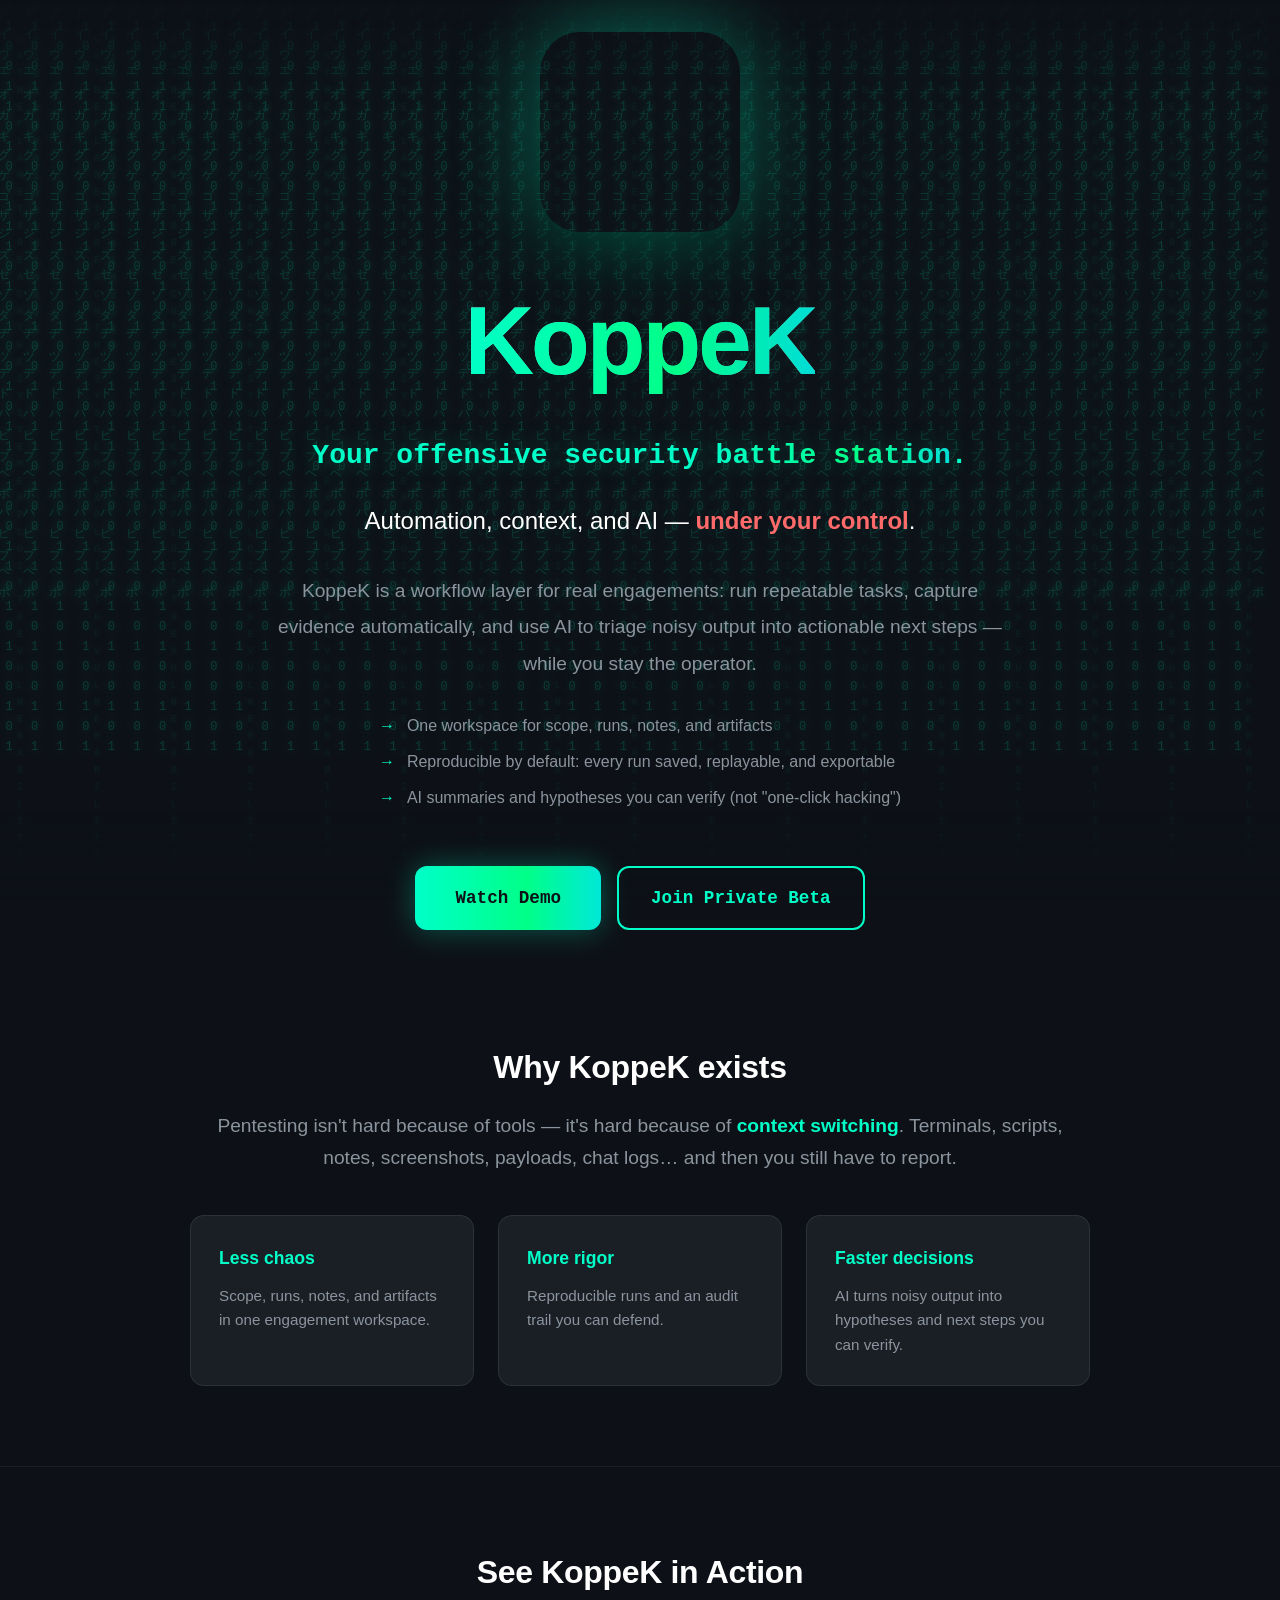
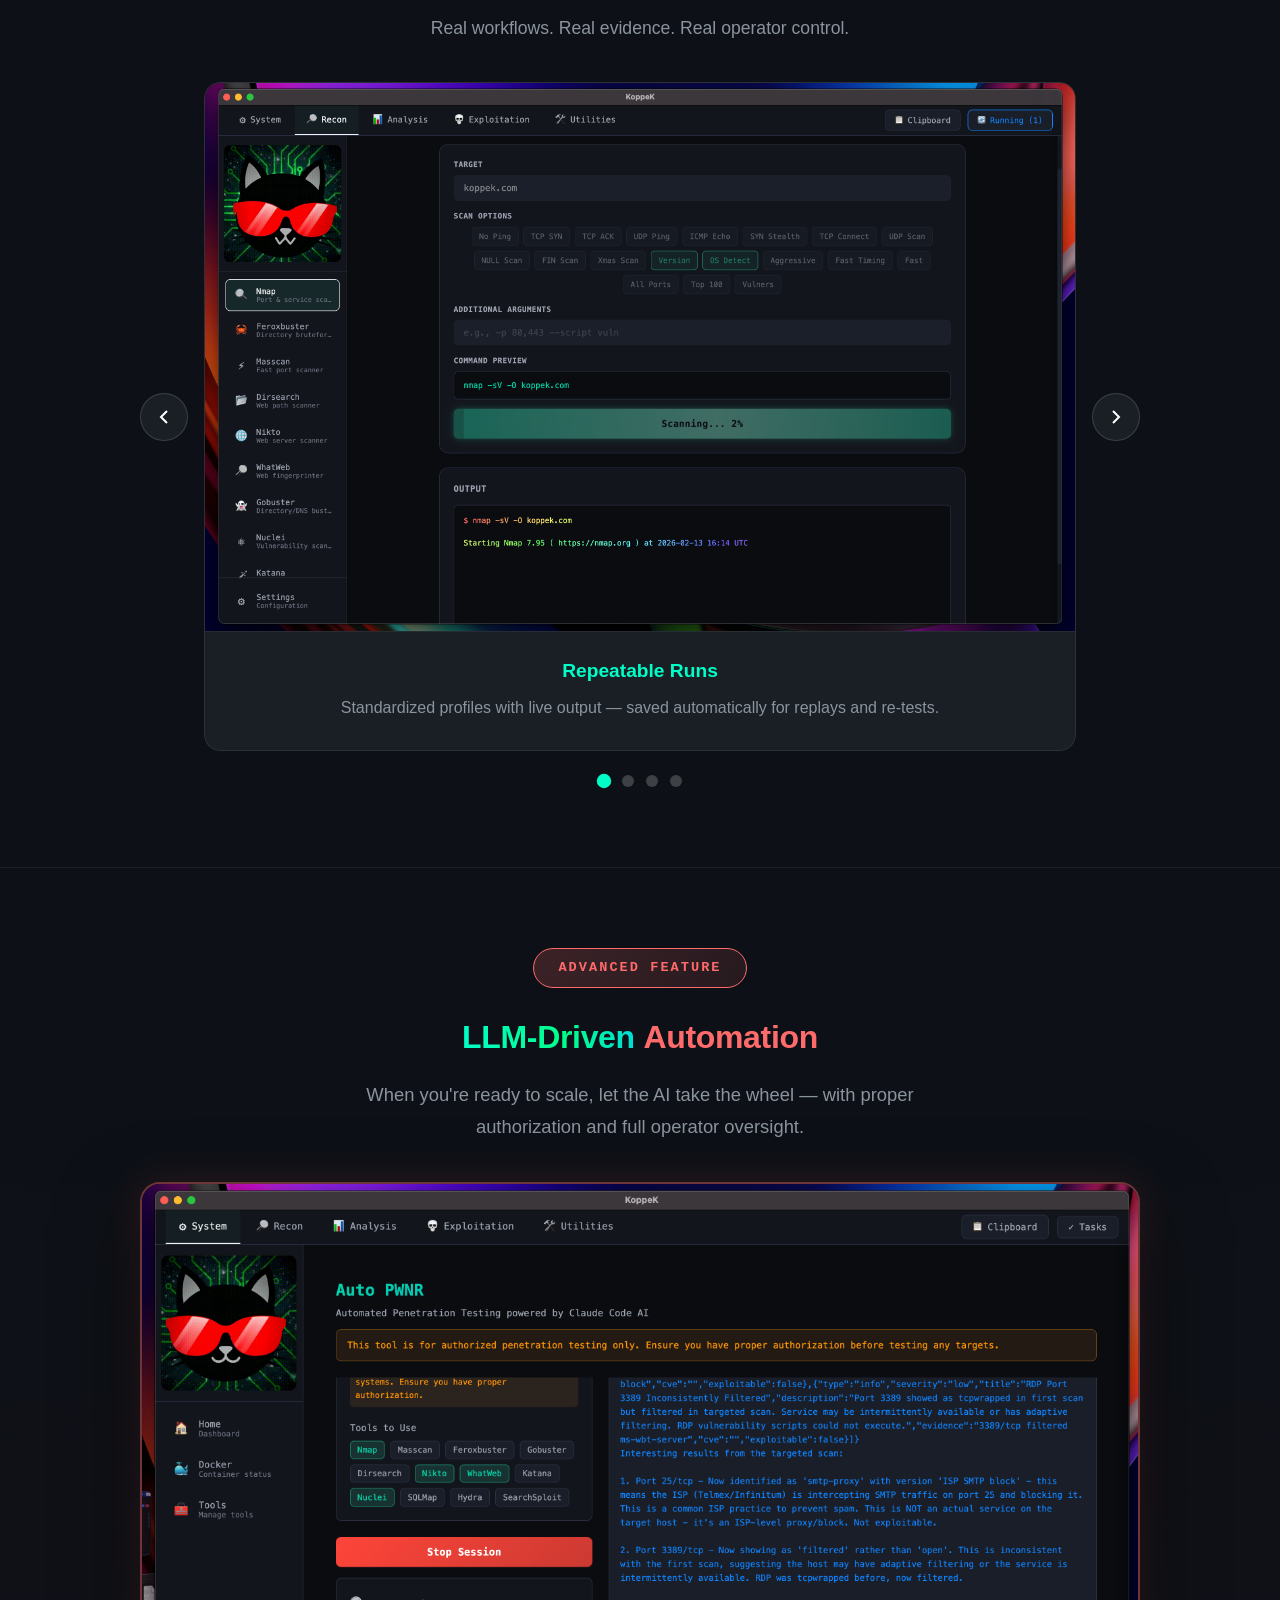
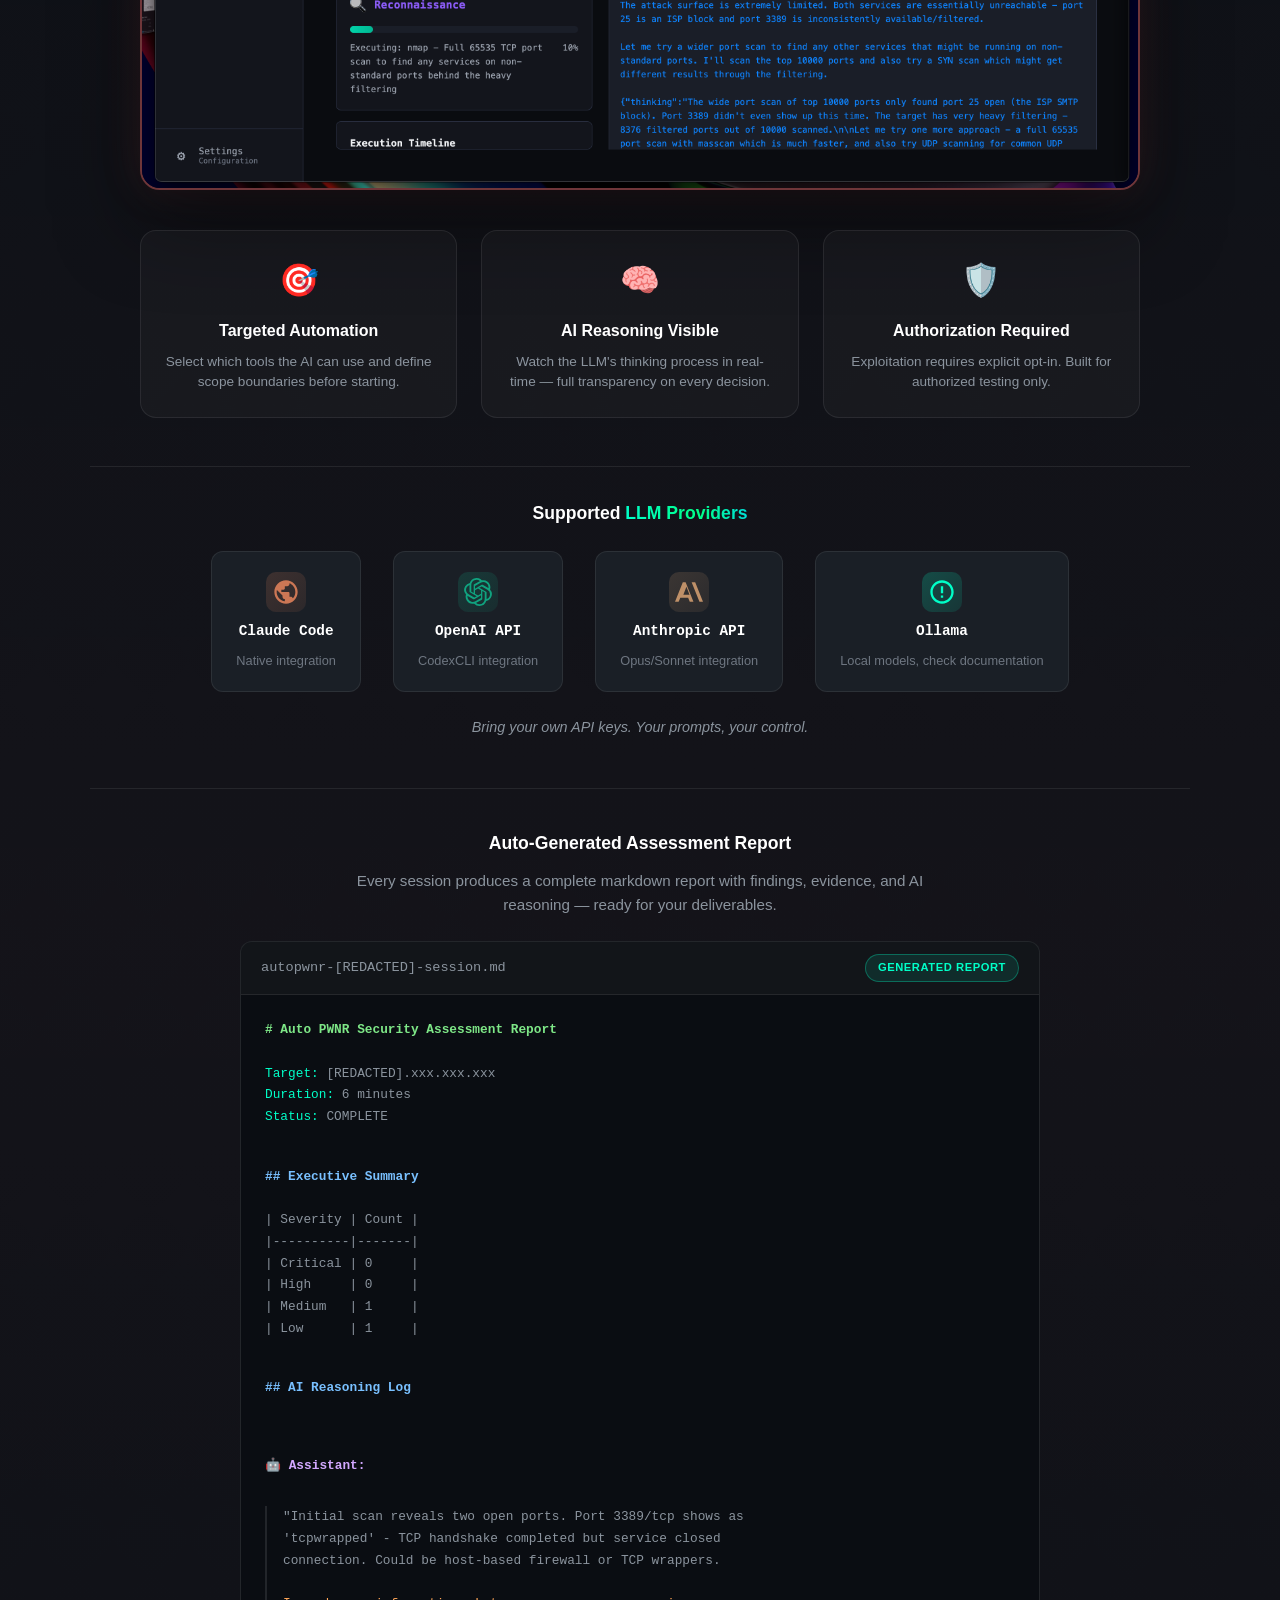
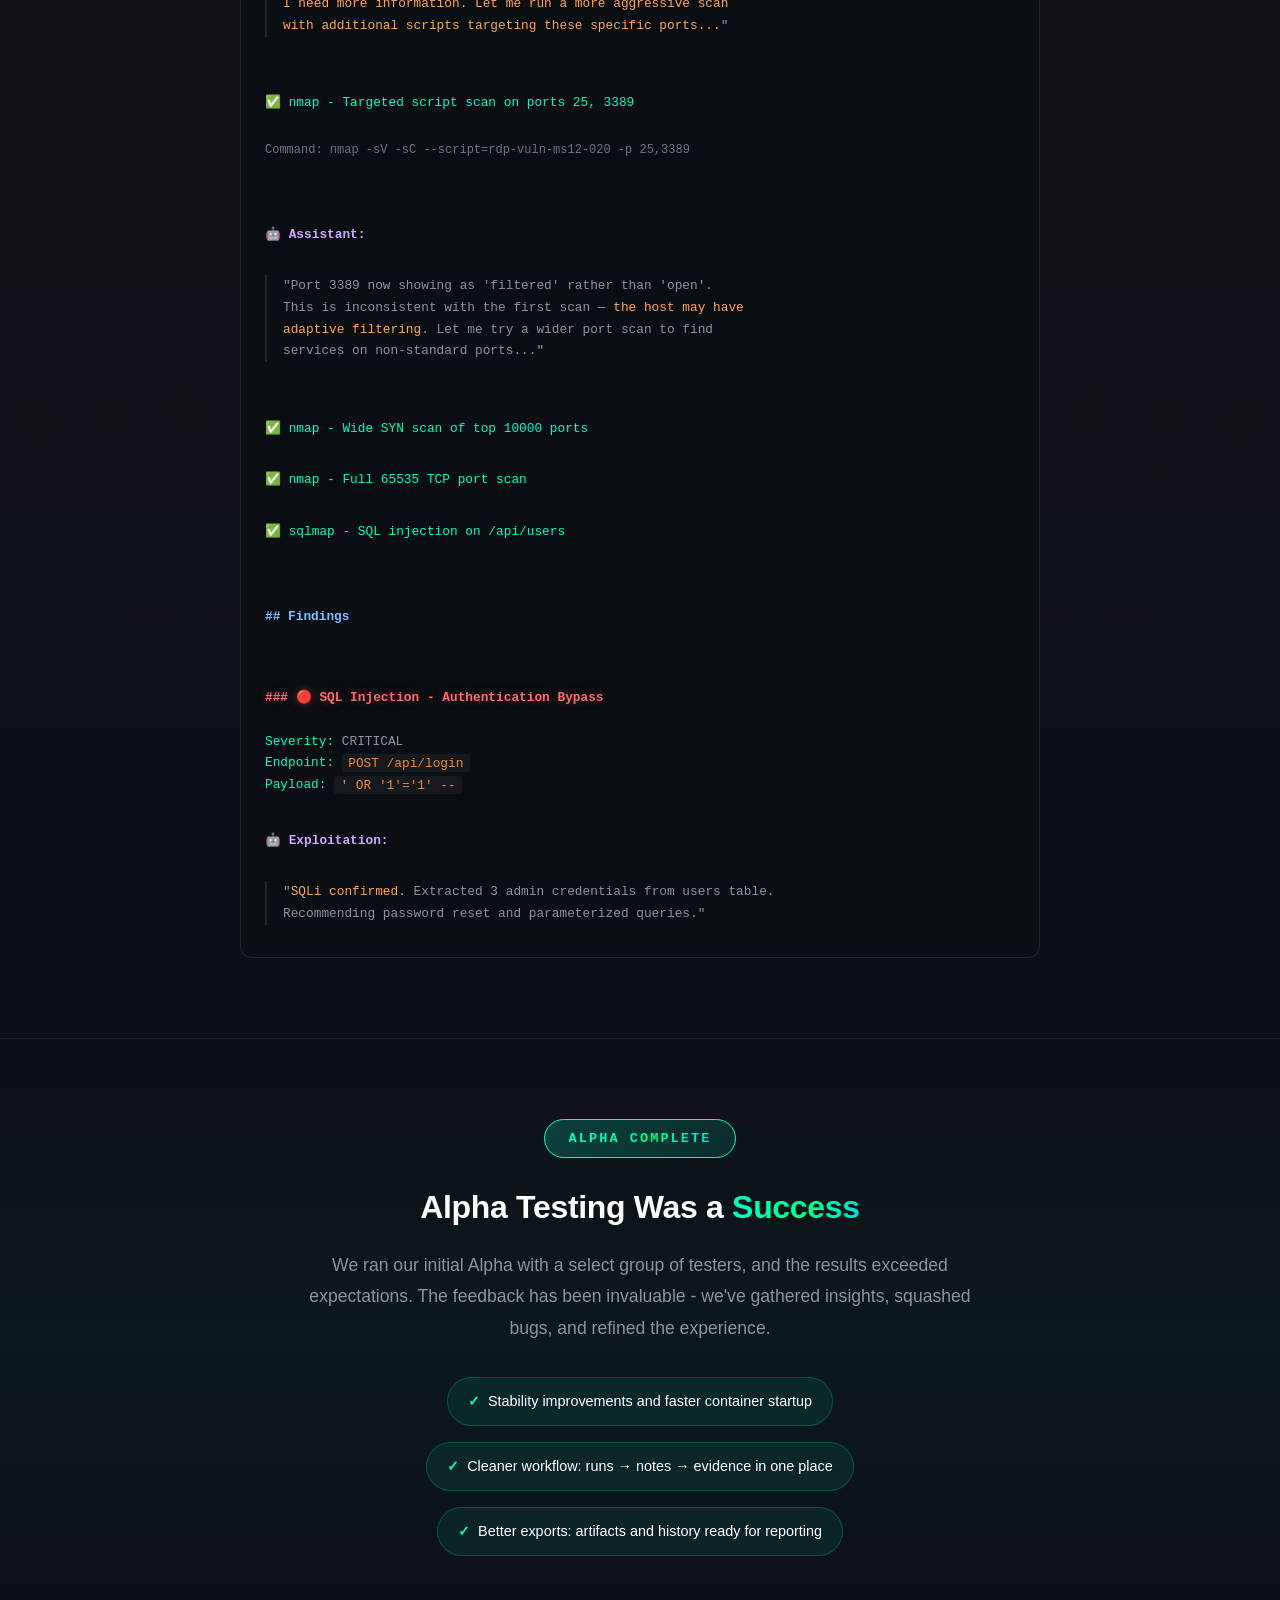
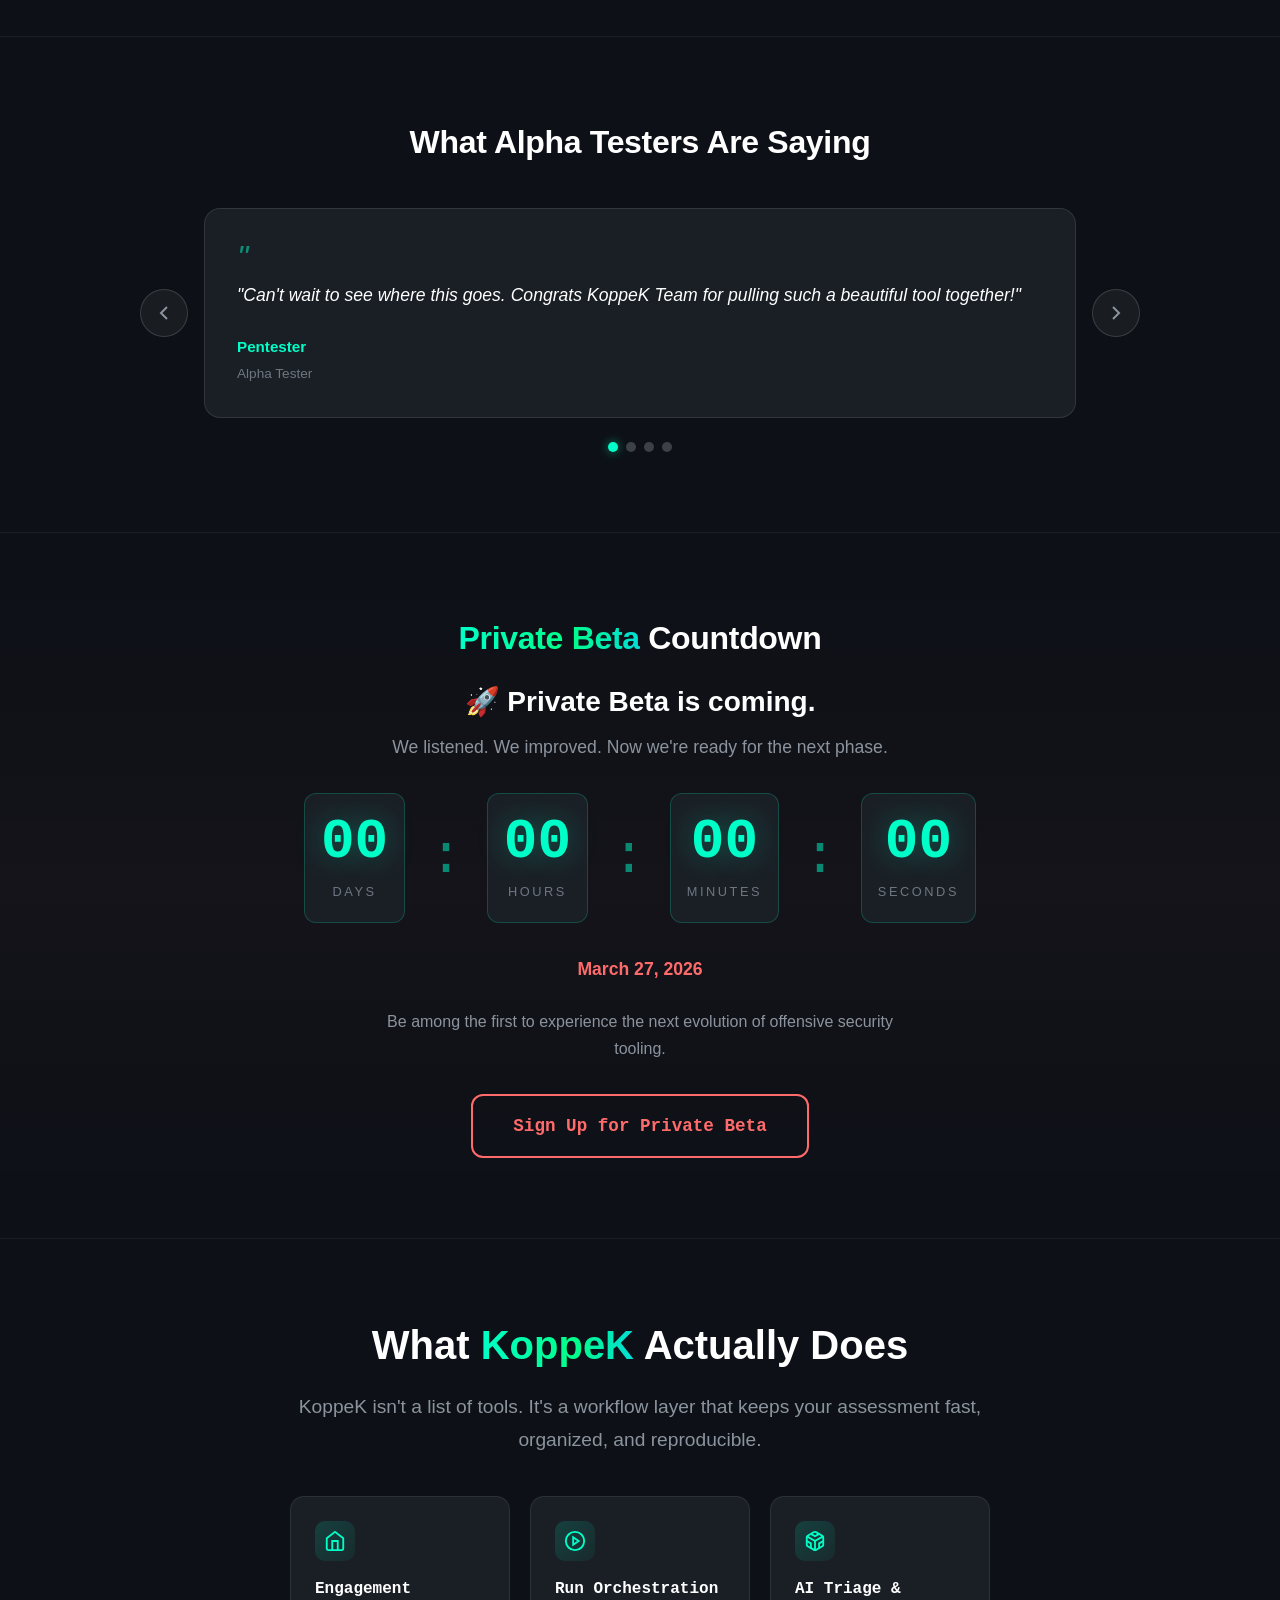
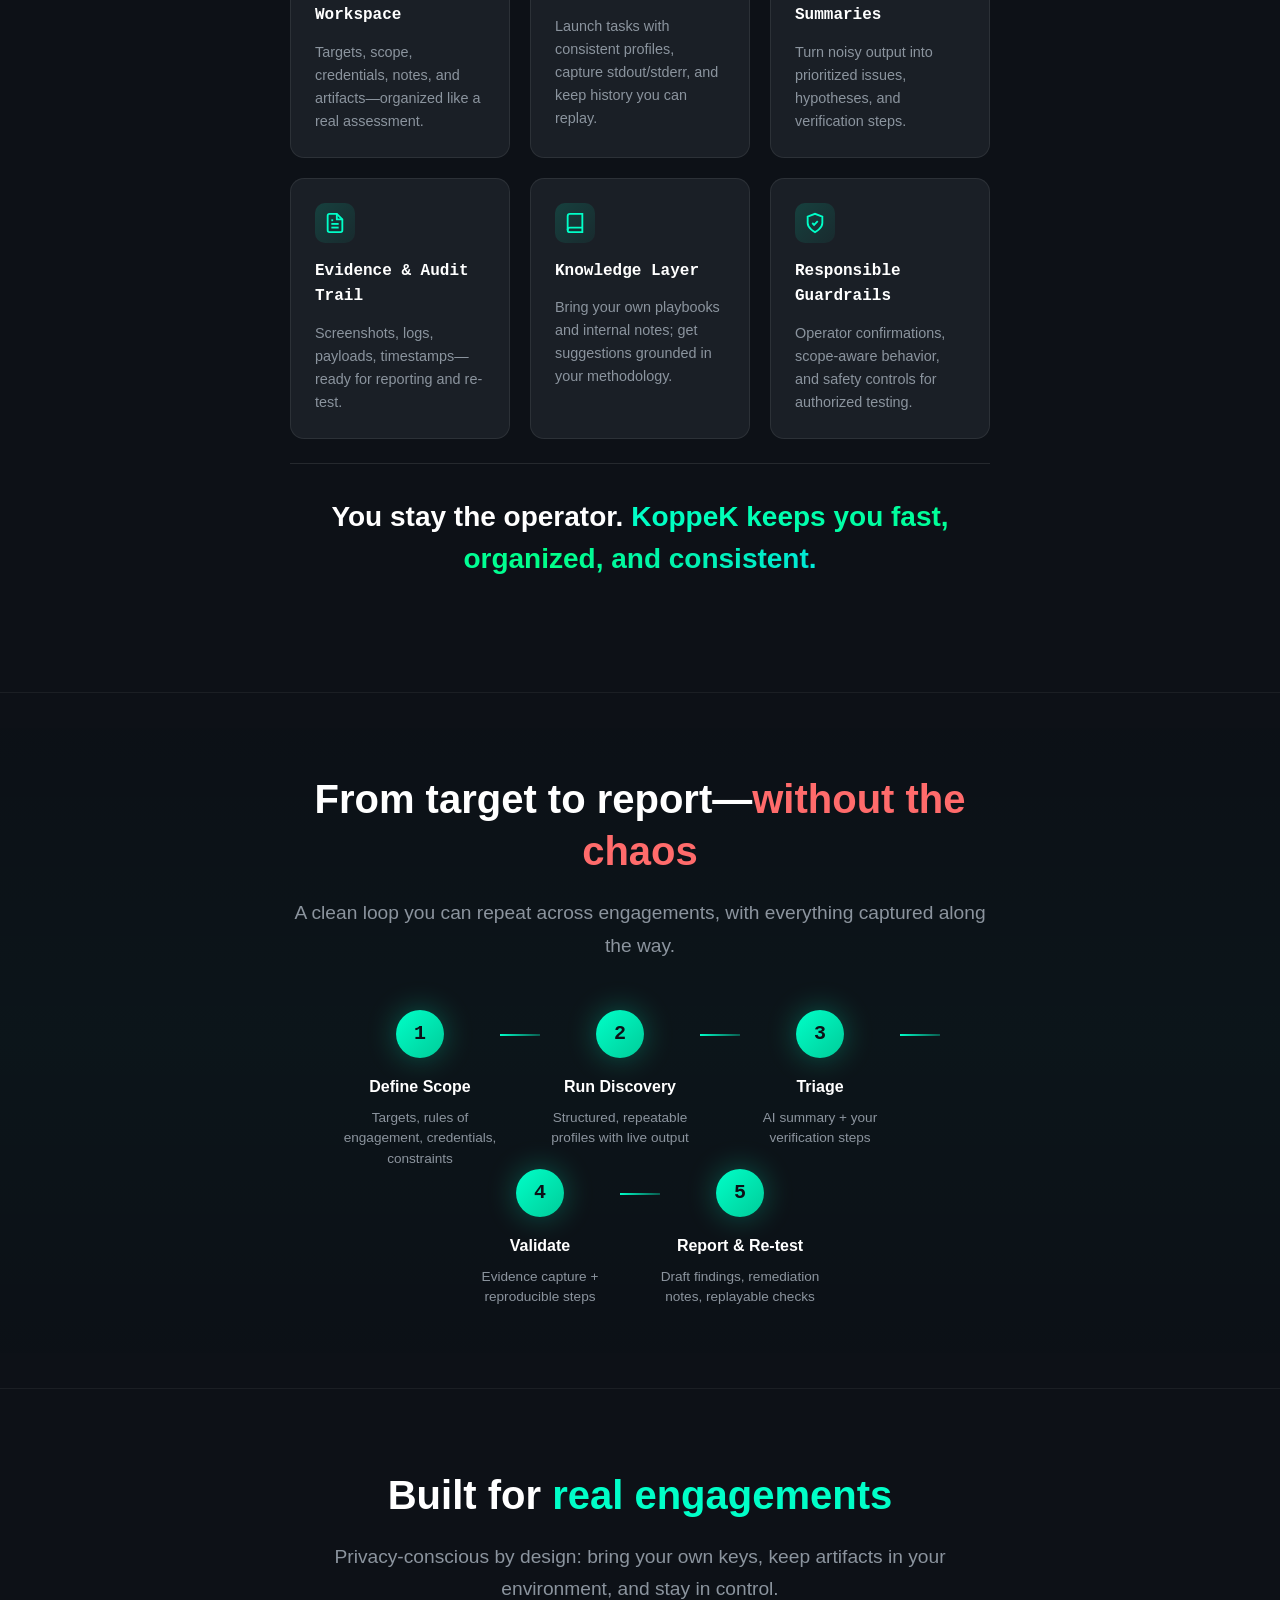
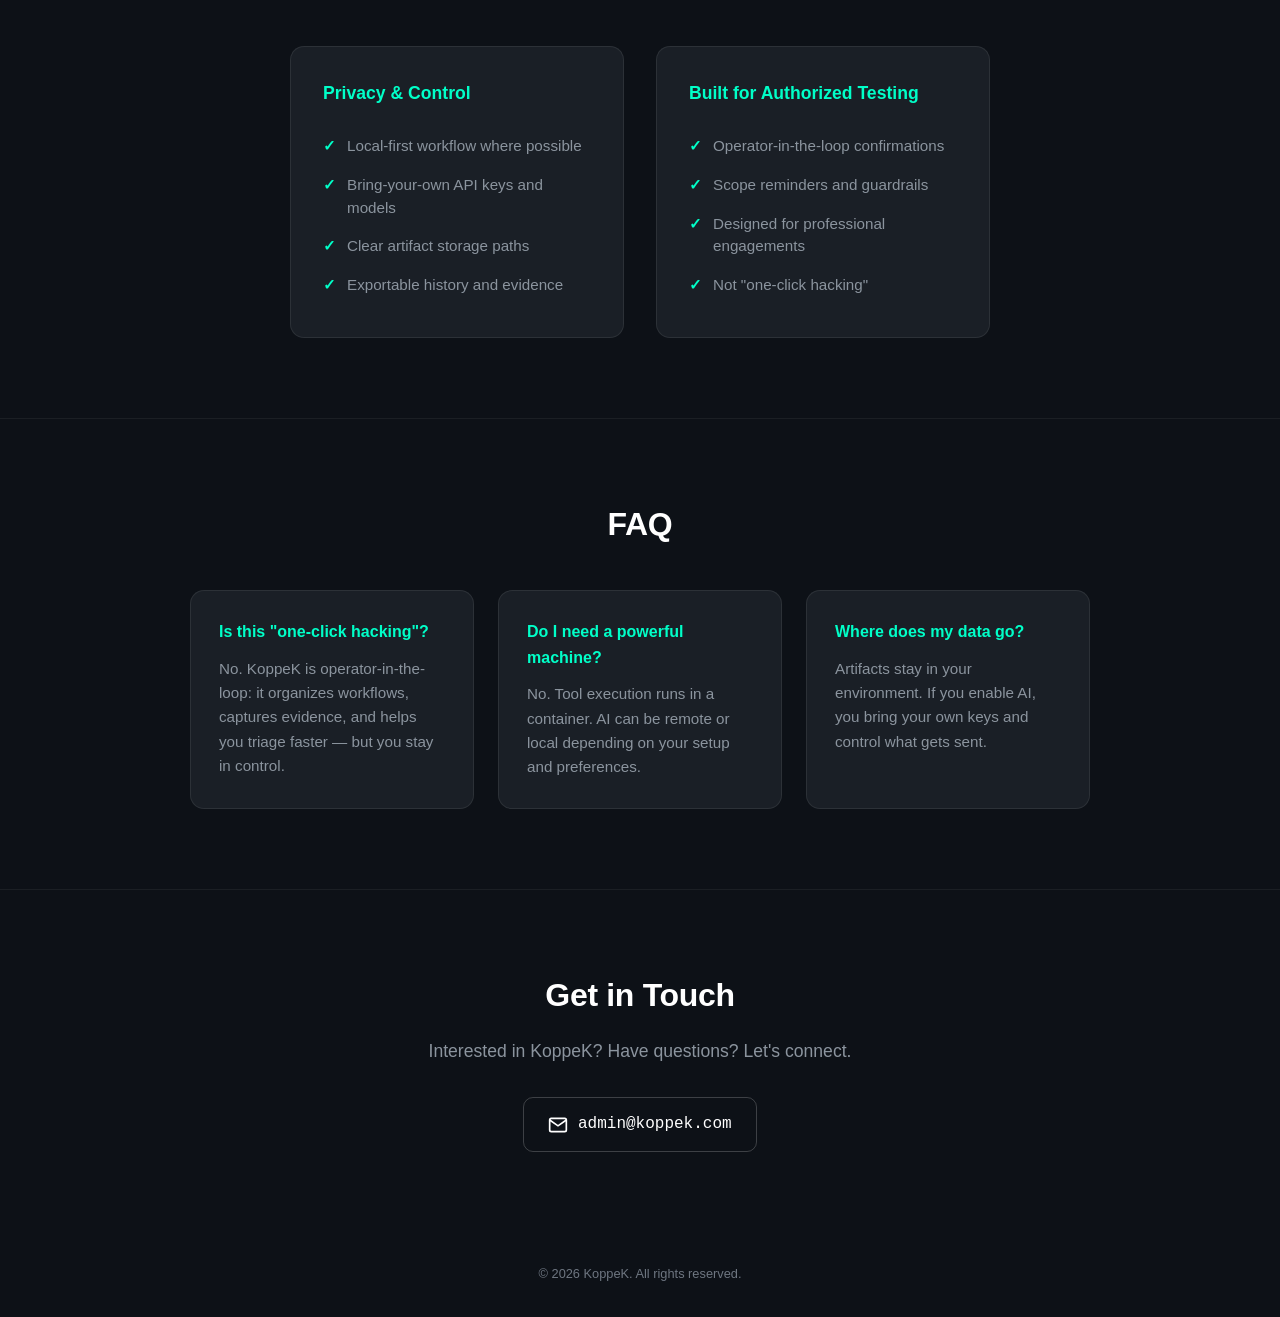
==== commit 6da93d3d: "Update from Alpha feedback" ====
--- a/index.html
+++ b/index.html
@@ -93,17 +93,28 @@
                 </video>
                 <!-- Static fallback if video fails -->
                 <img src="assets/logo.png" alt="KoppeK Logo" class="logo-fallback" id="logoFallback" style="display: none;">
-                <h1 class="title">KoppeK</h1>
-                <p class="tagline">Where Human Creativity Meets Automated Offense</p>
+                <h1 class="title"><span class="rainbow-text">KoppeK</span></h1>
+                <p class="tagline">Your offensive security <span class="rainbow-text">battle station</span>.</p>
                 <p class="subtitle">
-                    Pentesting is about to get an <span class="highlight-alt">unfair advantage</span>.
+                    Automation, context, and AI — <span class="highlight-alt">under your control</span>.
                 </p>
                 <p class="hero-description">
-                    KoppeK is a new kind of offensive security companion that fuses your favorite hacking tools with modern <span class="highlight">LLM intelligence</span> and clean automation – all in one place. No more juggling terminals, scripts, notes, and tabbed chaos. Just one battle station where you think like an attacker and your tools move with you.
-                </p>
-                <button class="rainbow-btn" id="videoBtn">
-                    <span class="rainbow-btn-text">▶ See Video</span>
-                </button>
+                    KoppeK is a workflow layer for real engagements: run repeatable tasks, capture evidence automatically, 
+                    and use AI to triage noisy output into actionable next steps — while you stay the operator.
+                </p>
+                <div class="hero-bullets">
+                    <div class="hero-bullet">One workspace for scope, runs, notes, and artifacts</div>
+                    <div class="hero-bullet">Reproducible by default: every run saved, replayable, and exportable</div>
+                    <div class="hero-bullet">AI summaries and hypotheses you can verify (not "one-click hacking")</div>
+                </div>
+                <div class="hero-cta">
+                    <button class="rainbow-btn" id="videoBtn">
+                        <span class="rainbow-btn-text">Watch Demo</span>
+                    </button>
+                    <a href="mailto:admin@koppek.com?subject=Private%20Beta%20Access%20Request" class="secondary-btn">
+                        <span>Join Private Beta</span>
+                    </a>
+                </div>
             </div>
         </section>
 
@@ -119,19 +130,321 @@
             </div>
         </div>
 
-        <!-- App Screenshot Section - Scroll Animated -->
-        <section class="app-preview-section">
-            <div class="app-preview-container" id="appPreview">
-                <img src="assets/screenshot.png" alt="KoppeK App Screenshot" class="app-screenshot">
+        <!-- Why KoppeK Section -->
+        <section class="why-section">
+            <div class="why-wrapper reveal">
+                <h2 class="section-title">Why KoppeK exists</h2>
+                <p class="feature-lead">
+                    Pentesting isn't hard because of tools — it's hard because of <span class="highlight">context switching</span>.
+                    Terminals, scripts, notes, screenshots, payloads, chat logs… and then you still have to report.
+                </p>
+                <div class="why-grid">
+                    <div class="why-card">
+                        <h4>Less chaos</h4>
+                        <p>Scope, runs, notes, and artifacts in one engagement workspace.</p>
+                    </div>
+                    <div class="why-card">
+                        <h4>More rigor</h4>
+                        <p>Reproducible runs and an audit trail you can defend.</p>
+                    </div>
+                    <div class="why-card">
+                        <h4>Faster decisions</h4>
+                        <p>AI turns noisy output into hypotheses and next steps you can verify.</p>
+                    </div>
+                </div>
+            </div>
+        </section>
+
+        <!-- Screenshots Carousel -->
+        <section class="carousel-section">
+            <div class="carousel-wrapper reveal">
+                <h2 class="section-title">See KoppeK in Action</h2>
+                <p class="carousel-intro">Real workflows. Real evidence. Real operator control.</p>
+                
+                <div class="carousel-container">
+                    <button class="carousel-btn carousel-btn-prev" id="carouselPrev" aria-label="Previous slide">
+                        <svg xmlns="http://www.w3.org/2000/svg" viewBox="0 0 24 24" fill="none" stroke="currentColor" stroke-width="2">
+                            <polyline points="15 18 9 12 15 6"></polyline>
+                        </svg>
+                    </button>
+                    
+                    <div class="carousel-track-container">
+                        <div class="carousel-track" id="carouselTrack">
+                            <div class="carousel-slide">
+                                <div class="carousel-image-wrapper">
+                                    <img src="assets/nmap.png" alt="Repeatable Runs" class="carousel-image">
+                                </div>
+                                <div class="carousel-caption">
+                                    <h3>Repeatable Runs</h3>
+                                    <p>Standardized profiles with live output — saved automatically for replays and re-tests.</p>
+                                </div>
+                            </div>
+                            
+                            <div class="carousel-slide">
+                                <div class="carousel-image-wrapper">
+                                    <img src="assets/analysis.png" alt="Prioritize & Keep Evidence" class="carousel-image">
+                                </div>
+                                <div class="carousel-caption">
+                                    <h3>Prioritize & Keep Evidence</h3>
+                                    <p>Every finding tracked, every artifact captured — ready for reporting and re-test.</p>
+                                </div>
+                            </div>
+                            
+                            <div class="carousel-slide">
+                                <div class="carousel-image-wrapper">
+                                    <img src="assets/toolsManager.png" alt="Standardize Your Environment" class="carousel-image">
+                                </div>
+                                <div class="carousel-caption">
+                                    <h3>Standardize Your Environment</h3>
+                                    <p>Consistent tool setup across engagements — install once, use everywhere.</p>
+                                </div>
+                            </div>
+                            
+                            <div class="carousel-slide">
+                                <div class="carousel-image-wrapper">
+                                    <img src="assets/LLMintegration.png" alt="Multi-LLM Support" class="carousel-image">
+                                </div>
+                                <div class="carousel-caption">
+                                    <h3>Multi-LLM Support</h3>
+                                    <p>Connect Claude, OpenAI, Anthropic API, or run local models with Ollama.</p>
+                                </div>
+                            </div>
+                        </div>
+                    </div>
+                    
+                    <button class="carousel-btn carousel-btn-next" id="carouselNext" aria-label="Next slide">
+                        <svg xmlns="http://www.w3.org/2000/svg" viewBox="0 0 24 24" fill="none" stroke="currentColor" stroke-width="2">
+                            <polyline points="9 18 15 12 9 6"></polyline>
+                        </svg>
+                    </button>
+                </div>
+                
+                <div class="carousel-dots" id="carouselDots">
+                    <button class="carousel-dot active" data-index="0" aria-label="Go to slide 1"></button>
+                    <button class="carousel-dot" data-index="1" aria-label="Go to slide 2"></button>
+                    <button class="carousel-dot" data-index="2" aria-label="Go to slide 3"></button>
+                    <button class="carousel-dot" data-index="3" aria-label="Go to slide 4"></button>
+                </div>
+            </div>
+        </section>
+
+        <!-- Auto PWNR Section -->
+        <section class="autopwnr-section">
+            <div class="autopwnr-wrapper reveal">
+                <div class="autopwnr-badge">Advanced Feature</div>
+                <h2 class="section-title"><span class="rainbow-text">LLM-Driven</span> <span class="highlight-alt">Automation</span></h2>
+                <p class="autopwnr-lead">
+                    When you're ready to scale, let the AI take the wheel — with proper authorization and full operator oversight.
+                </p>
+                
+                <div class="autopwnr-showcase-large">
+                    <div class="autopwnr-image-wrapper-large">
+                        <img src="assets/autoPWNR.png" alt="Auto PWNR - LLM-driven automated penetration testing" class="autopwnr-image">
+                    </div>
+                    <div class="autopwnr-features-row">
+                        <div class="autopwnr-feature-card">
+                            <span class="feature-icon">🎯</span>
+                            <h4>Targeted Automation</h4>
+                            <p>Select which tools the AI can use and define scope boundaries before starting.</p>
+                        </div>
+                        <div class="autopwnr-feature-card">
+                            <span class="feature-icon">🧠</span>
+                            <h4>AI Reasoning Visible</h4>
+                            <p>Watch the LLM's thinking process in real-time — full transparency on every decision.</p>
+                        </div>
+                        <div class="autopwnr-feature-card">
+                            <span class="feature-icon">🛡️</span>
+                            <h4>Authorization Required</h4>
+                            <p>Exploitation requires explicit opt-in. Built for authorized testing only.</p>
+                        </div>
+                    </div>
+                </div>
+                
+                <div class="llm-support">
+                    <h3 class="llm-support-title">Supported <span class="rainbow-text">LLM Providers</span></h3>
+                    <div class="llm-grid">
+                        <div class="llm-item">
+                            <div class="llm-icon claude-icon">
+                                <svg viewBox="0 0 24 24" fill="currentColor">
+                                    <path d="M12 2C6.48 2 2 6.48 2 12s4.48 10 10 10 10-4.48 10-10S17.52 2 12 2zm-1 17.93c-3.95-.49-7-3.85-7-7.93 0-.62.08-1.21.21-1.79L9 15v1c0 1.1.9 2 2 2v1.93zm6.9-2.54c-.26-.81-1-1.39-1.9-1.39h-1v-3c0-.55-.45-1-1-1H8v-2h2c.55 0 1-.45 1-1V7h2c1.1 0 2-.9 2-2v-.41c2.93 1.19 5 4.06 5 7.41 0 2.08-.8 3.97-2.1 5.39z"/>
+                                </svg>
+                            </div>
+                            <span class="llm-name">Claude Code</span>
+                            <span class="llm-desc">Native integration</span>
+                        </div>
+                        <div class="llm-item">
+                            <div class="llm-icon openai-icon">
+                                <svg viewBox="0 0 24 24" fill="currentColor">
+                                    <path d="M22.2819 9.8211a5.9847 5.9847 0 0 0-.5157-4.9108 6.0462 6.0462 0 0 0-6.5098-2.9A6.0651 6.0651 0 0 0 4.9807 4.1818a5.9847 5.9847 0 0 0-3.9977 2.9 6.0462 6.0462 0 0 0 .7427 7.0966 5.98 5.98 0 0 0 .511 4.9107 6.051 6.051 0 0 0 6.5146 2.9001A5.9847 5.9847 0 0 0 13.2599 24a6.0557 6.0557 0 0 0 5.7718-4.2058 5.9894 5.9894 0 0 0 3.9977-2.9001 6.0557 6.0557 0 0 0-.7475-7.0729zm-9.022 12.6081a4.4755 4.4755 0 0 1-2.8764-1.0408l.1419-.0804 4.7783-2.7582a.7948.7948 0 0 0 .3927-.6813v-6.7369l2.02 1.1686a.071.071 0 0 1 .038.052v5.5826a4.504 4.504 0 0 1-4.4945 4.4944zm-9.6607-4.1254a4.4708 4.4708 0 0 1-.5346-3.0137l.142.0852 4.783 2.7582a.7712.7712 0 0 0 .7806 0l5.8428-3.3685v2.3324a.0804.0804 0 0 1-.0332.0615L9.74 19.9502a4.4992 4.4992 0 0 1-6.1408-1.6464zM2.3408 7.8956a4.485 4.485 0 0 1 2.3655-1.9728V11.6a.7664.7664 0 0 0 .3879.6765l5.8144 3.3543-2.0201 1.1685a.0757.0757 0 0 1-.071 0l-4.8303-2.7865A4.504 4.504 0 0 1 2.3408 7.872zm16.5963 3.8558L13.1038 8.364l2.0201-1.1638a.0757.0757 0 0 1 .071 0l4.8303 2.7913a4.4944 4.4944 0 0 1-.6765 8.1042v-5.6772a.79.79 0 0 0-.4062-.6813zm2.0107-3.0231l-.142-.0852-4.7735-2.7818a.7759.7759 0 0 0-.7854 0L9.409 9.2297V6.8974a.0662.0662 0 0 1 .0284-.0615l4.8303-2.7866a4.4992 4.4992 0 0 1 6.6802 4.66zM8.3065 12.863l-2.02-1.1638a.0804.0804 0 0 1-.038-.0567V6.0742a4.4992 4.4992 0 0 1 7.3757-3.4537l-.142.0805L8.704 5.459a.7948.7948 0 0 0-.3927.6813zm1.0976-2.3654l2.602-1.4998 2.6069 1.4998v2.9994l-2.5974 1.4997-2.6067-1.4997Z"/>
+                                </svg>
+                            </div>
+                            <span class="llm-name">OpenAI API</span>
+                            <span class="llm-desc">CodexCLI integration</span>
+                        </div>
+                        <div class="llm-item">
+                            <div class="llm-icon anthropic-icon">
+                                <svg viewBox="0 0 24 24" fill="currentColor">
+                                    <path d="M17.304 3.542h-3.048l6.696 16.916h3.048L17.304 3.542zM6.696 3.542L0 20.458h3.153l1.386-3.609h6.729l1.386 3.609h3.153L9.111 3.542H6.696zm.458 10.762l2.639-6.87 2.64 6.87H7.154z"/>
+                                </svg>
+                            </div>
+                            <span class="llm-name">Anthropic API</span>
+                            <span class="llm-desc">Opus/Sonnet integration</span>
+                        </div>
+                        <div class="llm-item">
+                            <div class="llm-icon ollama-icon">
+                                <svg viewBox="0 0 24 24" fill="currentColor">
+                                    <path d="M12 2C6.477 2 2 6.477 2 12s4.477 10 10 10 10-4.477 10-10S17.523 2 12 2zm0 18c-4.411 0-8-3.589-8-8s3.589-8 8-8 8 3.589 8 8-3.589 8-8 8zm-1-13h2v6h-2zm0 8h2v2h-2z"/>
+                                </svg>
+                            </div>
+                            <span class="llm-name">Ollama</span>
+                            <span class="llm-desc">Local models, check documentation</span>
+                        </div>
+                    </div>
+                    <p class="llm-note">Bring your own API keys. Your prompts, your control.</p>
+                </div>
+
+                <!-- Report Sample -->
+                <div class="report-sample">
+                    <h3 class="report-sample-title">Auto-Generated Assessment Report</h3>
+                    <p class="report-sample-desc">Every session produces a complete markdown report with findings, evidence, and AI reasoning — ready for your deliverables.</p>
+                    <div class="report-code-block">
+                        <div class="report-header">
+                            <span class="report-filename">autopwnr-[REDACTED]-session.md</span>
+                            <span class="report-badge">Generated Report</span>
+                        </div>
+                        <pre class="report-content"><code><span class="report-comment"># Auto PWNR Security Assessment Report</span>
+
+<span class="report-key">Target:</span> [REDACTED].xxx.xxx.xxx
+<span class="report-key">Duration:</span> 6 minutes
+<span class="report-key">Status:</span> COMPLETE
+
+<span class="report-section">## Executive Summary</span>
+| Severity | Count |
+|----------|-------|
+| Critical | 0     |
+| High     | 0     |
+| Medium   | 1     |
+| Low      | 1     |
+
+<span class="report-section">## AI Reasoning Log</span>
+
+<span class="report-thinking">🤖 Assistant:</span>
+<span class="report-quote">"Initial scan reveals two open ports. Port 3389/tcp shows as 
+'tcpwrapped' - TCP handshake completed but service closed 
+connection. Could be host-based firewall or TCP wrappers.
+
+<span class="report-highlight">I need more information. Let me run a more aggressive scan 
+with additional scripts targeting these specific ports...</span>"</span>
+
+<span class="report-step">✅ nmap - Targeted script scan on ports 25, 3389</span>
+<span class="report-cmd">Command: nmap -sV -sC --script=rdp-vuln-ms12-020 -p 25,3389</span>
+
+<span class="report-thinking">🤖 Assistant:</span>
+<span class="report-quote">"Port 3389 now showing as 'filtered' rather than 'open'. 
+This is inconsistent with the first scan — <span class="report-highlight">the host may have 
+adaptive filtering</span>. Let me try a wider port scan to find 
+services on non-standard ports..."</span>
+
+<span class="report-step">✅ nmap - Wide SYN scan of top 10000 ports</span>
+<span class="report-step">✅ nmap - Full 65535 TCP port scan</span>
+<span class="report-step">✅ sqlmap - SQL injection on /api/users</span>
+
+<span class="report-section">## Findings</span>
+
+<span class="report-finding-critical">### 🔴 SQL Injection - Authentication Bypass</span>
+<span class="report-key">Severity:</span> CRITICAL
+<span class="report-key">Endpoint:</span> <span class="report-evidence">POST /api/login</span>
+<span class="report-key">Payload:</span> <span class="report-evidence">' OR '1'='1' --</span>
+
+<span class="report-thinking">🤖 Exploitation:</span>
+<span class="report-quote">"<span class="report-highlight">SQLi confirmed.</span> Extracted 3 admin credentials from users table.
+Recommending password reset and parameterized queries."</span></code></pre>
+                    </div>
+                </div>
+            </div>
+        </section>
+
+        <!-- Alpha Success Banner -->
+        <section class="alpha-success-section">
+            <div class="alpha-success-wrapper reveal">
+                <div class="success-badge"><span class="rainbow-text">Alpha Complete</span></div>
+                <h2 class="section-title">Alpha Testing Was a <span class="rainbow-text">Success</span></h2>
+                <p class="alpha-description">
+                    We ran our initial Alpha with a select group of testers, and the results exceeded expectations. 
+                    The feedback has been invaluable - we've gathered insights, squashed bugs, and refined the experience.
+                </p>
+                <div class="alpha-changes">
+                    <div class="alpha-change">Stability improvements and faster container startup</div>
+                    <div class="alpha-change">Cleaner workflow: runs → notes → evidence in one place</div>
+                    <div class="alpha-change">Better exports: artifacts and history ready for reporting</div>
+                </div>
+            </div>
+        </section>
+
+        <!-- User Reviews Section - Carousel -->
+        <section class="reviews-section">
+            <div class="reviews-wrapper reveal">
+                <h2 class="section-title">What Alpha Testers Are Saying</h2>
+                <div class="reviews-carousel-container">
+                    <button class="reviews-carousel-btn prev" aria-label="Previous review">
+                        <svg viewBox="0 0 24 24" fill="none" stroke="currentColor" stroke-width="2">
+                            <polyline points="15,18 9,12 15,6"></polyline>
+                        </svg>
+                    </button>
+                    <div class="reviews-carousel-track">
+                        <div class="review-slide active">
+                            <div class="review-card">
+                                <p class="review-text">"Can't wait to see where this goes. Congrats KoppeK Team for pulling such a beautiful tool together!"</p>
+                                <div class="review-author">
+                                    <span class="author-name">Pentester</span>
+                                    <span class="author-title">Alpha Tester</span>
+                                </div>
+                            </div>
+                        </div>
+                        <div class="review-slide">
+                            <div class="review-card">
+                                <p class="review-text">"Alpha blew my mind. KoppeK is going places. Nuff said. You can add this to your review list."</p>
+                                <div class="review-author">
+                                    <span class="author-name">Security Researcher</span>
+                                    <span class="author-title">Alpha Tester</span>
+                                </div>
+                            </div>
+                        </div>
+                        <div class="review-slide">
+                            <div class="review-card">
+                                <p class="review-text">"The AI integration is exactly what pentesting needed. Left feedback on adding more, but overall looking great!! Excited for beta!"</p>
+                                <div class="review-author">
+                                    <span class="author-name">Red Teamer</span>
+                                    <span class="author-title">Alpha Tester</span>
+                                </div>
+                            </div>
+                        </div>
+                        <div class="review-slide">
+                            <div class="review-card">
+                                <p class="review-text">"I thought KoppeK was just an nmap UI, oh man I was stupid to think so... this is <span class="rainbow-text">fire</span> 🔥"</p>
+                                <div class="review-author">
+                                    <span class="author-name">Bug Bounty Hunter</span>
+                                    <span class="author-title">Alpha Tester</span>
+                                </div>
+                            </div>
+                        </div>
+                    </div>
+                    <button class="reviews-carousel-btn next" aria-label="Next review">
+                        <svg viewBox="0 0 24 24" fill="none" stroke="currentColor" stroke-width="2">
+                            <polyline points="9,6 15,12 9,18"></polyline>
+                        </svg>
+                    </button>
+                </div>
+                <div class="reviews-carousel-dots"></div>
             </div>
         </section>
 
         <!-- Countdown Section -->
         <section class="countdown-section">
             <div class="countdown-wrapper reveal">
-                <h2 class="section-title">Launch Countdown</h2>
-                <p class="countdown-intro">🚀 KoppeK is coming.</p>
-                <p class="countdown-tagline">The fuse is lit. The countdown has started.</p>
+                <h2 class="section-title"><span class="rainbow-text">Private Beta</span> Countdown</h2>
+                <p class="countdown-intro">🚀 Private Beta is coming.</p>
+                <p class="countdown-tagline">We listened. We improved. Now we're ready for the next phase.</p>
                 
                 <div class="countdown" id="countdown">
                     <div class="countdown-item">
@@ -155,55 +468,200 @@
                     </div>
                 </div>
                 
-                <p class="launch-date">December 24, 2025</p>
-                <p class="countdown-cta">Stay close, grab your seat on the breach team, and be among the first to plug AI into your offensive workflow.</p>
-            </div>
-        </section>
-
-        <!-- Features Section 1: Recon -->
+                <p class="launch-date">March 27, 2026</p>
+                <p class="countdown-cta">Be among the first to experience the next evolution of offensive security tooling.</p>
+                
+                <a href="https://www.youtube.com/watch?v=dQw4w9WgXcQ" target="_blank" class="beta-signup-btn">
+                    <span class="beta-btn-text">Sign Up for Private Beta</span>
+                </a>
+            </div>
+        </section>
+
+        <!-- Capabilities Section -->
         <section class="feature-section">
             <div class="feature-content reveal">
-                <h2 class="feature-headline">Turn Recon into a <span class="highlight">Conversation</span></h2>
-                <p class="feature-lead">Imagine telling an assistant what you're trying to break, not just what command to run.</p>
-                <p class="feature-description">
-                    KoppeK sits between you, your toolbox, and a smart LLM engine that helps you:
-                </p>
-                <ul class="feature-list">
-                    <li>Orchestrate complex recon flows without losing track of anything</li>
-                    <li>Turn raw output into structured insight, patterns, and leads</li>
-                    <li>Get suggested next steps while you stay in full control</li>
-                </ul>
-                <p class="feature-tagline">You stay the operator. <span class="highlight-alt">KoppeK becomes your co-pilot.</span></p>
-            </div>
-        </section>
-
-        <!-- Features Section 2: Automation -->
+                <h2 class="feature-headline">What <span class="rainbow-text">KoppeK</span> Actually Does</h2>
+                <p class="feature-lead">
+                    KoppeK isn't a list of tools. It's a workflow layer that keeps your assessment fast, organized, and reproducible.
+                </p>
+
+                <div class="capabilities-grid">
+                    <div class="capability-card">
+                        <div class="capability-icon">
+                            <svg xmlns="http://www.w3.org/2000/svg" viewBox="0 0 24 24" fill="none" stroke="currentColor" stroke-width="2">
+                                <path d="M3 9l9-7 9 7v11a2 2 0 0 1-2 2H5a2 2 0 0 1-2-2z"></path>
+                                <polyline points="9 22 9 12 15 12 15 22"></polyline>
+                            </svg>
+                        </div>
+                        <span class="capability-name">Engagement Workspace</span>
+                        <span class="capability-desc">Targets, scope, credentials, notes, and artifacts—organized like a real assessment.</span>
+                    </div>
+                    <div class="capability-card">
+                        <div class="capability-icon">
+                            <svg xmlns="http://www.w3.org/2000/svg" viewBox="0 0 24 24" fill="none" stroke="currentColor" stroke-width="2">
+                                <circle cx="12" cy="12" r="10"></circle>
+                                <polygon points="10 8 16 12 10 16 10 8"></polygon>
+                            </svg>
+                        </div>
+                        <span class="capability-name">Run Orchestration</span>
+                        <span class="capability-desc">Launch tasks with consistent profiles, capture stdout/stderr, and keep history you can replay.</span>
+                    </div>
+                    <div class="capability-card">
+                        <div class="capability-icon">
+                            <svg xmlns="http://www.w3.org/2000/svg" viewBox="0 0 24 24" fill="none" stroke="currentColor" stroke-width="2">
+                                <path d="M21 16V8a2 2 0 0 0-1-1.73l-7-4a2 2 0 0 0-2 0l-7 4A2 2 0 0 0 3 8v8a2 2 0 0 0 1 1.73l7 4a2 2 0 0 0 2 0l7-4A2 2 0 0 0 21 16z"></path>
+                                <polyline points="7.5 4.21 12 6.81 16.5 4.21"></polyline>
+                                <polyline points="7.5 19.79 7.5 14.6 3 12"></polyline>
+                                <polyline points="21 12 16.5 14.6 16.5 19.79"></polyline>
+                                <polyline points="3.27 6.96 12 12.01 20.73 6.96"></polyline>
+                                <line x1="12" y1="22.08" x2="12" y2="12"></line>
+                            </svg>
+                        </div>
+                        <span class="capability-name">AI Triage & Summaries</span>
+                        <span class="capability-desc">Turn noisy output into prioritized issues, hypotheses, and verification steps.</span>
+                    </div>
+                    <div class="capability-card">
+                        <div class="capability-icon">
+                            <svg xmlns="http://www.w3.org/2000/svg" viewBox="0 0 24 24" fill="none" stroke="currentColor" stroke-width="2">
+                                <path d="M14 2H6a2 2 0 0 0-2 2v16a2 2 0 0 0 2 2h12a2 2 0 0 0 2-2V8z"></path>
+                                <polyline points="14 2 14 8 20 8"></polyline>
+                                <line x1="16" y1="13" x2="8" y2="13"></line>
+                                <line x1="16" y1="17" x2="8" y2="17"></line>
+                                <polyline points="10 9 9 9 8 9"></polyline>
+                            </svg>
+                        </div>
+                        <span class="capability-name">Evidence & Audit Trail</span>
+                        <span class="capability-desc">Screenshots, logs, payloads, timestamps—ready for reporting and re-test.</span>
+                    </div>
+                    <div class="capability-card">
+                        <div class="capability-icon">
+                            <svg xmlns="http://www.w3.org/2000/svg" viewBox="0 0 24 24" fill="none" stroke="currentColor" stroke-width="2">
+                                <path d="M4 19.5A2.5 2.5 0 0 1 6.5 17H20"></path>
+                                <path d="M6.5 2H20v20H6.5A2.5 2.5 0 0 1 4 19.5v-15A2.5 2.5 0 0 1 6.5 2z"></path>
+                            </svg>
+                        </div>
+                        <span class="capability-name">Knowledge Layer</span>
+                        <span class="capability-desc">Bring your own playbooks and internal notes; get suggestions grounded in your methodology.</span>
+                    </div>
+                    <div class="capability-card">
+                        <div class="capability-icon">
+                            <svg xmlns="http://www.w3.org/2000/svg" viewBox="0 0 24 24" fill="none" stroke="currentColor" stroke-width="2">
+                                <path d="M12 22s8-4 8-10V5l-8-3-8 3v7c0 6 8 10 8 10z"></path>
+                                <polyline points="9 12 11 14 15 10"></polyline>
+                            </svg>
+                        </div>
+                        <span class="capability-name">Responsible Guardrails</span>
+                        <span class="capability-desc">Operator confirmations, scope-aware behavior, and safety controls for authorized testing.</span>
+                    </div>
+                </div>
+
+                <p class="feature-tagline">
+                    You stay the operator. <span class="highlight-alt">KoppeK keeps you fast, organized, and consistent.</span>
+                </p>
+            </div>
+        </section>
+
+        <!-- Workflow Section -->
         <section class="feature-section alt-bg">
             <div class="feature-content reveal">
-                <h2 class="feature-headline">Automation Without Losing the <span class="highlight-alt">Fun</span></h2>
-                <p class="feature-lead">We're not here to replace the thrill of discovery – we're here to remove the boring parts:</p>
-                <ul class="feature-list">
-                    <li><strong>Less copy-paste,</strong> more signal</li>
-                    <li><strong>Less "what did I run again?",</strong> more clarity</li>
-                    <li><strong>Less redoing basics,</strong> more time for deep, creative attacks</li>
-                </ul>
-                <p class="feature-tagline">You decide the strategy; <span class="highlight">KoppeK helps execute, organize, and amplify it.</span></p>
-            </div>
-        </section>
-
-        <!-- Features Section 3: Built for Hackers -->
+                <h2 class="feature-headline">From target to report—<span class="highlight-alt">without the chaos</span></h2>
+                <p class="feature-lead">
+                    A clean loop you can repeat across engagements, with everything captured along the way.
+                </p>
+
+                <div class="workflow-timeline">
+                    <div class="workflow-step">
+                        <div class="step-number">1</div>
+                        <div class="step-content">
+                            <h4>Define Scope</h4>
+                            <p>Targets, rules of engagement, credentials, constraints</p>
+                        </div>
+                    </div>
+                    <div class="workflow-connector"></div>
+                    <div class="workflow-step">
+                        <div class="step-number">2</div>
+                        <div class="step-content">
+                            <h4>Run Discovery</h4>
+                            <p>Structured, repeatable profiles with live output</p>
+                        </div>
+                    </div>
+                    <div class="workflow-connector"></div>
+                    <div class="workflow-step">
+                        <div class="step-number">3</div>
+                        <div class="step-content">
+                            <h4>Triage</h4>
+                            <p>AI summary + your verification steps</p>
+                        </div>
+                    </div>
+                    <div class="workflow-connector"></div>
+                    <div class="workflow-step">
+                        <div class="step-number">4</div>
+                        <div class="step-content">
+                            <h4>Validate</h4>
+                            <p>Evidence capture + reproducible steps</p>
+                        </div>
+                    </div>
+                    <div class="workflow-connector"></div>
+                    <div class="workflow-step">
+                        <div class="step-number">5</div>
+                        <div class="step-content">
+                            <h4>Report & Re-test</h4>
+                            <p>Draft findings, remediation notes, replayable checks</p>
+                        </div>
+                    </div>
+                </div>
+            </div>
+        </section>
+
+        <!-- Trust Section -->
         <section class="feature-section">
             <div class="feature-content reveal">
-                <h2 class="feature-headline">Built for <span class="highlight">Hackers</span>, Not Tourists</h2>
-                <p class="feature-lead">KoppeK isn't a "scan and pray" toy.</p>
-                <p class="feature-description">
-                    It's designed for people who already know how to break things – and want a sharper edge:
-                </p>
-                <ul class="feature-list">
-                    <li>A home for your workflow, your style, your shortcuts</li>
-                    <li>A place where CLI power, visual feedback, and AI insight converge</li>
-                    <li>A platform that grows with your methodology, not against it</li>
-                </ul>
+                <h2 class="feature-headline">Built for <span class="highlight">real engagements</span></h2>
+                <p class="feature-lead">
+                    Privacy-conscious by design: bring your own keys, keep artifacts in your environment, and stay in control.
+                </p>
+
+                <div class="trust-grid">
+                    <div class="trust-block">
+                        <h4 class="trust-title">Privacy & Control</h4>
+                        <ul class="trust-list">
+                            <li>Local-first workflow where possible</li>
+                            <li>Bring-your-own API keys and models</li>
+                            <li>Clear artifact storage paths</li>
+                            <li>Exportable history and evidence</li>
+                        </ul>
+                    </div>
+                    <div class="trust-block">
+                        <h4 class="trust-title">Built for Authorized Testing</h4>
+                        <ul class="trust-list">
+                            <li>Operator-in-the-loop confirmations</li>
+                            <li>Scope reminders and guardrails</li>
+                            <li>Designed for professional engagements</li>
+                            <li>Not "one-click hacking"</li>
+                        </ul>
+                    </div>
+                </div>
+            </div>
+        </section>
+
+        <!-- FAQ Section -->
+        <section class="faq-section">
+            <div class="faq-wrapper reveal">
+                <h2 class="section-title">FAQ</h2>
+                <div class="faq-grid">
+                    <div class="faq-item">
+                        <h4>Is this "one-click hacking"?</h4>
+                        <p>No. KoppeK is operator-in-the-loop: it organizes workflows, captures evidence, and helps you triage faster — but you stay in control.</p>
+                    </div>
+                    <div class="faq-item">
+                        <h4>Do I need a powerful machine?</h4>
+                        <p>No. Tool execution runs in a container. AI can be remote or local depending on your setup and preferences.</p>
+                    </div>
+                    <div class="faq-item">
+                        <h4>Where does my data go?</h4>
+                        <p>Artifacts stay in your environment. If you enable AI, you bring your own keys and control what gets sent.</p>
+                    </div>
+                </div>
             </div>
         </section>
 
@@ -213,28 +671,29 @@
                 <h2 class="section-title">Get in Touch</h2>
                 <p class="contact-text">Interested in KoppeK? Have questions? Let's connect.</p>
                 <div class="contact-links">
-                    <a href="mailto:jacob@koppek.com" class="contact-link email-link">
+                    <a href="mailto:admin@koppek.com" class="contact-link email-link">
                         <svg xmlns="http://www.w3.org/2000/svg" viewBox="0 0 24 24" fill="none" stroke="currentColor" stroke-width="2">
                             <rect x="2" y="4" width="20" height="16" rx="2"/>
                             <path d="M22 6l-10 7L2 6"/>
                         </svg>
-                        jacob@koppek.com
+                        admin@koppek.com
                     </a>
-                    <a href="https://www.linkedin.com/in/jacob-elias/" target="_blank" rel="noopener noreferrer" class="contact-link linkedin-link">
-                        <svg xmlns="http://www.w3.org/2000/svg" viewBox="0 0 24 24" fill="currentColor">
-                            <path d="M20.447 20.452h-3.554v-5.569c0-1.328-.027-3.037-1.852-3.037-1.853 0-2.136 1.445-2.136 2.939v5.667H9.351V9h3.414v1.561h.046c.477-.9 1.637-1.85 3.37-1.85 3.601 0 4.267 2.37 4.267 5.455v6.286zM5.337 7.433c-1.144 0-2.063-.926-2.063-2.065 0-1.138.92-2.063 2.063-2.063 1.14 0 2.064.925 2.064 2.063 0 1.139-.925 2.065-2.064 2.065zm1.782 13.019H3.555V9h3.564v11.452zM22.225 0H1.771C.792 0 0 .774 0 1.729v20.542C0 23.227.792 24 1.771 24h20.451C23.2 24 24 23.227 24 22.271V1.729C24 .774 23.2 0 22.222 0h.003z"/>
-                        </svg>
-                        LinkedIn
-                    </a>
                 </div>
             </div>
         </section>
     </main>
 
     <footer class="footer">
-        <p>&copy; 2025 KoppeK. All rights reserved.</p>
+        <p>&copy; 2026 KoppeK. All rights reserved.</p>
     </footer>
 
     <script src="script.js"></script>
 </body>
 </html>
+
+
+<!--
+
+Send this flag to the admin@koppek.com email to get exclusive access to KoppeK!: ZmxhZ3tLb3BwZUtfUnVsZXMsX2FuZF90aGVpcl9jcmVhdG9yc19hcmVfYXdlc29tZSEhIX0=
+
+// -->
--- a/styles.css
+++ b/styles.css
@@ -30,9 +30,15 @@
 }
 
 html {
-    scroll-behavior: smooth;
     -webkit-font-smoothing: antialiased;
     -moz-osx-font-smoothing: grayscale;
+}
+
+/* Smooth scroll only on desktop */
+@media (min-width: 769px) {
+    html {
+        scroll-behavior: smooth;
+    }
 }
 
 body {
@@ -327,6 +333,73 @@
     text-shadow: none;
 }
 
+/* Hero Bullets */
+.hero-bullets {
+    display: flex;
+    flex-direction: column;
+    gap: 0.75rem;
+    margin: 2rem 0;
+    text-align: left;
+    max-width: 600px;
+}
+
+.hero-bullet {
+    display: flex;
+    align-items: flex-start;
+    gap: 0.75rem;
+    font-size: 1rem;
+    color: var(--text-secondary);
+    line-height: 1.5;
+}
+
+.hero-bullet::before {
+    content: '→';
+    color: var(--accent-primary);
+    font-weight: bold;
+    flex-shrink: 0;
+}
+
+/* Hero CTA Group */
+.hero-cta {
+    display: flex;
+    gap: 1rem;
+    margin-top: 1.5rem;
+    flex-wrap: wrap;
+    justify-content: center;
+}
+
+.hero-cta .rainbow-btn {
+    margin-top: 0;
+}
+
+/* Secondary Button */
+.secondary-btn {
+    display: inline-flex;
+    align-items: center;
+    justify-content: center;
+    padding: 1rem 2rem;
+    font-family: var(--font-mono);
+    font-size: 1.1rem;
+    font-weight: 600;
+    border: 2px solid var(--accent-primary);
+    border-radius: 12px;
+    cursor: pointer;
+    background: transparent;
+    color: var(--accent-primary);
+    text-decoration: none;
+    transition: all 0.3s var(--transition-smooth);
+}
+
+.secondary-btn:hover {
+    background: var(--accent-primary);
+    color: var(--bg-primary);
+    box-shadow: 0 0 30px rgba(0, 255, 200, 0.3);
+}
+
+.secondary-btn:active {
+    transform: scale(0.98);
+}
+
 /* Video Modal */
 .video-modal {
     display: none;
@@ -388,36 +461,182 @@
 }
 
 /* =============================================
-   App Preview Section - Scroll Animated
+   Why KoppeK Section
    ============================================= */
-.app-preview-section {
-    padding: 2rem 2rem 4rem;
-    display: flex;
+.why-section {
+    padding: 5rem 2rem;
+    text-align: center;
+    border-bottom: 1px solid rgba(255, 255, 255, 0.06);
+}
+
+.why-wrapper {
+    max-width: 900px;
+    margin: 0 auto;
+}
+
+.why-grid {
+    display: grid;
+    grid-template-columns: repeat(3, 1fr);
+    gap: 1.5rem;
+    margin-top: 2.5rem;
+}
+
+.why-card {
+    background: var(--bg-card);
+    border: 1px solid rgba(255, 255, 255, 0.08);
+    border-radius: 14px;
+    padding: 1.75rem;
+    text-align: left;
+    transition: all 0.3s var(--transition-smooth);
+}
+
+.why-card:hover {
+    border-color: rgba(0, 255, 200, 0.3);
+    transform: translateY(-4px);
+}
+
+.why-card h4 {
+    font-size: 1.1rem;
+    font-weight: 600;
+    color: var(--accent-primary);
+    margin-bottom: 0.75rem;
+}
+
+.why-card p {
+    font-size: 0.95rem;
+    color: var(--text-secondary);
+    line-height: 1.6;
+}
+
+/* =============================================
+   Screenshots Carousel Section
+   ============================================= */
+.carousel-section {
+    padding: 5rem 2rem;
+    border-bottom: 1px solid rgba(255, 255, 255, 0.06);
+}
+
+.carousel-wrapper {
+    max-width: 1000px;
+    margin: 0 auto;
+    text-align: center;
+}
+
+.carousel-intro {
+    font-size: 1.1rem;
+    color: var(--text-secondary);
+    margin-bottom: 2.5rem;
+    max-width: 600px;
+    margin-left: auto;
+    margin-right: auto;
+}
+
+.carousel-container {
+    position: relative;
+    display: flex;
+    align-items: center;
+    gap: 1rem;
+}
+
+.carousel-track-container {
+    overflow: hidden;
+    flex: 1;
+    border-radius: 16px;
+}
+
+.carousel-track {
+    display: flex;
+    transition: transform 0.5s var(--transition-smooth);
+}
+
+.carousel-slide {
+    min-width: 100%;
+    background: var(--bg-card);
+    border: 1px solid rgba(255, 255, 255, 0.08);
+    border-radius: 16px;
+    overflow: hidden;
+}
+
+.carousel-image-wrapper {
+    overflow: hidden;
+    border-bottom: 1px solid rgba(255, 255, 255, 0.06);
+}
+
+.carousel-image {
+    width: 100%;
+    height: auto;
+    display: block;
+}
+
+.carousel-caption {
+    padding: 1.5rem 2rem;
+    text-align: center;
+}
+
+.carousel-caption h3 {
+    font-size: 1.2rem;
+    font-weight: 600;
+    color: var(--accent-primary);
+    margin-bottom: 0.5rem;
+}
+
+.carousel-caption p {
+    font-size: 1rem;
+    color: var(--text-secondary);
+    line-height: 1.6;
+}
+
+.carousel-btn {
+    width: 48px;
+    height: 48px;
+    border-radius: 50%;
+    background: var(--bg-card);
+    border: 1px solid rgba(255, 255, 255, 0.15);
+    color: var(--text-primary);
+    cursor: pointer;
+    display: flex;
+    align-items: center;
     justify-content: center;
-    align-items: center;
-    perspective: 1000px;
-    border-bottom: 1px solid rgba(255, 255, 255, 0.06);
-}
-
-.app-preview-container {
-    max-width: 900px;
-    width: 95%;
-    transform: rotateX(6deg) translateY(20px);
-    opacity: 0.8;
-    transition: transform 0.8s var(--transition-smooth), opacity 0.8s var(--transition-smooth);
-}
-
-.app-preview-container.in-view {
-    transform: rotateX(0deg) translateY(0);
-    opacity: 1;
-}
-
-.app-screenshot {
-    width: 100%;
-    max-width: 900px;
-    height: auto;
-    border-radius: 12px;
-    border: 1px solid rgba(0, 255, 200, 0.3);
+    transition: all 0.3s var(--transition-smooth);
+    flex-shrink: 0;
+}
+
+.carousel-btn:hover {
+    background: var(--accent-primary);
+    border-color: var(--accent-primary);
+    color: var(--bg-primary);
+    transform: scale(1.1);
+}
+
+.carousel-btn svg {
+    width: 24px;
+    height: 24px;
+}
+
+.carousel-dots {
+    display: flex;
+    justify-content: center;
+    gap: 0.75rem;
+    margin-top: 1.5rem;
+}
+
+.carousel-dot {
+    width: 12px;
+    height: 12px;
+    border-radius: 50%;
+    background: rgba(255, 255, 255, 0.2);
+    border: none;
+    cursor: pointer;
+    transition: all 0.3s var(--transition-smooth);
+}
+
+.carousel-dot:hover {
+    background: rgba(0, 255, 200, 0.5);
+}
+
+.carousel-dot.active {
+    background: var(--accent-primary);
+    transform: scale(1.2);
 }
 
 /* =============================================
@@ -495,6 +714,171 @@
 
 .feature-list li strong {
     color: var(--accent-primary);
+}
+
+/* =============================================
+   Capabilities Grid
+   ============================================= */
+.capabilities-grid {
+    display: grid;
+    grid-template-columns: repeat(3, 1fr);
+    gap: 1.25rem;
+    margin-top: 2.5rem;
+    text-align: left;
+}
+
+.capability-card {
+    background: var(--bg-card);
+    border: 1px solid rgba(255, 255, 255, 0.08);
+    border-radius: 14px;
+    padding: 1.5rem;
+    display: flex;
+    flex-direction: column;
+    gap: 0.75rem;
+    transition: all 0.3s var(--transition-smooth);
+}
+
+.capability-card:hover {
+    border-color: rgba(0, 255, 200, 0.3);
+    transform: translateY(-4px);
+    box-shadow: 0 10px 40px rgba(0, 0, 0, 0.3);
+}
+
+.capability-icon {
+    width: 40px;
+    height: 40px;
+    display: flex;
+    align-items: center;
+    justify-content: center;
+    background: linear-gradient(135deg, rgba(0, 255, 200, 0.15), rgba(0, 255, 200, 0.05));
+    border-radius: 10px;
+    margin-bottom: 0.25rem;
+}
+
+.capability-icon svg {
+    width: 22px;
+    height: 22px;
+    color: var(--accent-primary);
+}
+
+.capability-name {
+    font-family: var(--font-mono);
+    font-size: 1rem;
+    font-weight: 600;
+    color: var(--text-primary);
+}
+
+.capability-desc {
+    font-size: 0.9rem;
+    color: var(--text-secondary);
+    line-height: 1.6;
+}
+
+/* =============================================
+   Workflow Timeline
+   ============================================= */
+.workflow-timeline {
+    display: flex;
+    align-items: flex-start;
+    justify-content: center;
+    gap: 0;
+    margin-top: 3rem;
+    padding: 0 1rem;
+    flex-wrap: wrap;
+}
+
+.workflow-step {
+    display: flex;
+    flex-direction: column;
+    align-items: center;
+    text-align: center;
+    max-width: 160px;
+    position: relative;
+}
+
+.step-number {
+    width: 48px;
+    height: 48px;
+    border-radius: 50%;
+    background: linear-gradient(135deg, var(--accent-primary), #00cc99);
+    color: var(--bg-primary);
+    font-family: var(--font-mono);
+    font-size: 1.25rem;
+    font-weight: 700;
+    display: flex;
+    align-items: center;
+    justify-content: center;
+    margin-bottom: 1rem;
+    box-shadow: 0 0 30px rgba(0, 255, 200, 0.3);
+}
+
+.step-content h4 {
+    font-size: 1rem;
+    font-weight: 600;
+    color: var(--text-primary);
+    margin-bottom: 0.5rem;
+}
+
+.step-content p {
+    font-size: 0.85rem;
+    color: var(--text-secondary);
+    line-height: 1.5;
+}
+
+.workflow-connector {
+    width: 40px;
+    height: 2px;
+    background: linear-gradient(90deg, var(--accent-primary), rgba(0, 255, 200, 0.3));
+    margin-top: 24px;
+    flex-shrink: 0;
+}
+
+/* =============================================
+   Trust Section
+   ============================================= */
+.trust-grid {
+    display: grid;
+    grid-template-columns: repeat(2, 1fr);
+    gap: 2rem;
+    margin-top: 2.5rem;
+    text-align: left;
+}
+
+.trust-block {
+    background: var(--bg-card);
+    border: 1px solid rgba(255, 255, 255, 0.08);
+    border-radius: 14px;
+    padding: 2rem;
+}
+
+.trust-title {
+    font-size: 1.1rem;
+    font-weight: 600;
+    color: var(--accent-primary);
+    margin-bottom: 1.25rem;
+    display: flex;
+    align-items: center;
+    gap: 0.5rem;
+}
+
+.trust-list {
+    list-style: none;
+}
+
+.trust-list li {
+    font-size: 0.95rem;
+    color: var(--text-secondary);
+    padding: 0.5rem 0 0.5rem 1.5rem;
+    position: relative;
+    line-height: 1.5;
+}
+
+.trust-list li::before {
+    content: '✓';
+    position: absolute;
+    left: 0;
+    color: var(--accent-primary);
+    font-weight: bold;
 }
 
 .feature-tagline {
@@ -552,6 +936,650 @@
 }
 
 /* =============================================
+   Auto PWNR Section
+   ============================================= */
+.autopwnr-section {
+    padding: 5rem 2rem;
+    text-align: center;
+    background: linear-gradient(
+        180deg,
+        transparent 0%,
+        rgba(255, 107, 107, 0.03) 50%,
+        transparent 100%
+    );
+    border-bottom: 1px solid rgba(255, 255, 255, 0.06);
+}
+
+.autopwnr-wrapper {
+    max-width: 1100px;
+    margin: 0 auto;
+}
+
+.autopwnr-badge {
+    display: inline-block;
+    padding: 0.5rem 1.5rem;
+    background: linear-gradient(135deg, rgba(255, 107, 107, 0.2), rgba(255, 107, 107, 0.1));
+    border: 1px solid var(--accent-secondary);
+    border-radius: 50px;
+    font-family: var(--font-mono);
+    font-size: 0.85rem;
+    font-weight: 600;
+    color: var(--accent-secondary);
+    text-transform: uppercase;
+    letter-spacing: 0.15em;
+    margin-bottom: 1.5rem;
+}
+
+.autopwnr-lead {
+    font-size: 1.15rem;
+    color: var(--text-secondary);
+    max-width: 650px;
+    margin: 0 auto 2.5rem;
+    line-height: 1.7;
+}
+
+.autopwnr-showcase {
+    display: grid;
+    grid-template-columns: 1.4fr 1fr;
+    gap: 2.5rem;
+    align-items: center;
+    margin-bottom: 3rem;
+}
+
+.autopwnr-image-wrapper {
+    border-radius: 16px;
+    overflow: hidden;
+    border: 1px solid rgba(255, 107, 107, 0.3);
+    box-shadow: 0 20px 60px rgba(0, 0, 0, 0.4);
+}
+
+.autopwnr-image {
+    width: 100%;
+    height: auto;
+    display: block;
+}
+
+.autopwnr-features {
+    display: flex;
+    flex-direction: column;
+    gap: 1.5rem;
+    text-align: left;
+}
+
+.autopwnr-feature {
+    display: flex;
+    gap: 1rem;
+    align-items: flex-start;
+}
+
+.autopwnr-feature .feature-icon {
+    font-size: 1.5rem;
+    flex-shrink: 0;
+    width: 40px;
+    height: 40px;
+    display: flex;
+    align-items: center;
+    justify-content: center;
+    background: rgba(255, 107, 107, 0.1);
+    border-radius: 10px;
+}
+
+.autopwnr-feature h4 {
+    font-size: 1rem;
+    font-weight: 600;
+    color: var(--text-primary);
+    margin-bottom: 0.25rem;
+}
+
+.autopwnr-feature p {
+    font-size: 0.9rem;
+    color: var(--text-secondary);
+    line-height: 1.5;
+}
+
+/* Large AutoPWNR Layout */
+.autopwnr-showcase-large {
+    display: flex;
+    flex-direction: column;
+    gap: 2.5rem;
+    margin-bottom: 3rem;
+}
+
+.autopwnr-image-wrapper-large {
+    border-radius: 20px;
+    overflow: hidden;
+    border: 2px solid rgba(255, 107, 107, 0.4);
+    box-shadow: 0 30px 80px rgba(0, 0, 0, 0.5), 0 0 40px rgba(255, 107, 107, 0.15);
+    max-width: 1000px;
+    margin: 0 auto;
+}
+
+.autopwnr-image-wrapper-large .autopwnr-image {
+    width: 100%;
+    height: auto;
+    display: block;
+    transition: transform 0.4s ease;
+}
+
+.autopwnr-image-wrapper-large:hover .autopwnr-image {
+    transform: scale(1.02);
+}
+
+.autopwnr-features-row {
+    display: grid;
+    grid-template-columns: repeat(3, 1fr);
+    gap: 1.5rem;
+    max-width: 1000px;
+    margin: 0 auto;
+}
+
+.autopwnr-feature-card {
+    background: rgba(255, 255, 255, 0.03);
+    border: 1px solid rgba(255, 255, 255, 0.08);
+    border-radius: 16px;
+    padding: 1.5rem;
+    text-align: center;
+    transition: all 0.3s ease;
+}
+
+.autopwnr-feature-card:hover {
+    border-color: rgba(255, 107, 107, 0.3);
+    background: rgba(255, 107, 107, 0.05);
+    transform: translateY(-4px);
+}
+
+.autopwnr-feature-card .feature-icon {
+    font-size: 2rem;
+    margin-bottom: 0.75rem;
+    display: block;
+}
+
+.autopwnr-feature-card h4 {
+    font-size: 1rem;
+    font-weight: 600;
+    color: var(--text-primary);
+    margin-bottom: 0.5rem;
+}
+
+.autopwnr-feature-card p {
+    font-size: 0.85rem;
+    color: var(--text-secondary);
+    line-height: 1.5;
+}
+
+/* LLM Support Grid */
+.llm-support {
+    padding-top: 2rem;
+    border-top: 1px solid rgba(255, 255, 255, 0.08);
+}
+
+.llm-support-title {
+    font-size: 1.1rem;
+    font-weight: 600;
+    color: var(--text-primary);
+    margin-bottom: 1.5rem;
+}
+
+.llm-grid {
+    display: flex;
+    justify-content: center;
+    gap: 2rem;
+    flex-wrap: wrap;
+}
+
+.llm-item {
+    display: flex;
+    flex-direction: column;
+    align-items: center;
+    gap: 0.5rem;
+    padding: 1.25rem 1.5rem;
+    background: var(--bg-card);
+    border: 1px solid rgba(255, 255, 255, 0.08);
+    border-radius: 12px;
+    min-width: 140px;
+    transition: all 0.3s var(--transition-smooth);
+}
+
+.llm-item:hover {
+    border-color: rgba(0, 255, 200, 0.3);
+    transform: translateY(-3px);
+}
+
+.llm-icon {
+    width: 40px;
+    height: 40px;
+    display: flex;
+    align-items: center;
+    justify-content: center;
+    border-radius: 10px;
+}
+
+.llm-icon svg {
+    width: 28px;
+    height: 28px;
+}
+
+.claude-icon {
+    background: linear-gradient(135deg, rgba(204, 119, 85, 0.2), rgba(204, 119, 85, 0.1));
+    color: #cc7755;
+}
+
+.openai-icon {
+    background: linear-gradient(135deg, rgba(16, 163, 127, 0.2), rgba(16, 163, 127, 0.1));
+    color: #10a37f;
+}
+
+.anthropic-icon {
+    background: linear-gradient(135deg, rgba(191, 144, 104, 0.2), rgba(191, 144, 104, 0.1));
+    color: #bf9068;
+}
+
+.ollama-icon {
+    background: linear-gradient(135deg, rgba(0, 255, 200, 0.2), rgba(0, 255, 200, 0.1));
+    color: var(--accent-primary);
+}
+
+.llm-name {
+    font-family: var(--font-mono);
+    font-size: 0.9rem;
+    font-weight: 600;
+    color: var(--text-primary);
+}
+
+.llm-desc {
+    font-size: 0.8rem;
+    color: var(--text-muted);
+}
+
+.llm-note {
+    font-size: 0.9rem;
+    color: var(--text-secondary);
+    margin-top: 1.5rem;
+    font-style: italic;
+}
+
+/* Report Sample */
+.report-sample {
+    margin-top: 3rem;
+    padding-top: 2.5rem;
+    border-top: 1px solid rgba(255, 255, 255, 0.08);
+}
+
+.report-sample-title {
+    font-size: 1.1rem;
+    font-weight: 600;
+    color: var(--text-primary);
+    margin-bottom: 0.75rem;
+}
+
+.report-sample-desc {
+    font-size: 0.95rem;
+    color: var(--text-secondary);
+    margin-bottom: 1.5rem;
+    max-width: 600px;
+    margin-left: auto;
+    margin-right: auto;
+}
+
+.report-code-block {
+    background: #0a0d12;
+    border: 1px solid rgba(255, 255, 255, 0.1);
+    border-radius: 12px;
+    overflow: hidden;
+    text-align: left;
+    max-width: 800px;
+    margin: 0 auto;
+}
+
+.report-header {
+    display: flex;
+    justify-content: space-between;
+    align-items: center;
+    padding: 0.75rem 1.25rem;
+    background: rgba(255, 255, 255, 0.03);
+    border-bottom: 1px solid rgba(255, 255, 255, 0.08);
+}
+
+.report-filename {
+    font-family: var(--font-mono);
+    font-size: 0.85rem;
+    color: var(--text-secondary);
+}
+
+.report-badge {
+    font-size: 0.7rem;
+    padding: 0.25rem 0.75rem;
+    background: rgba(0, 255, 200, 0.1);
+    border: 1px solid rgba(0, 255, 200, 0.3);
+    border-radius: 50px;
+    color: var(--accent-primary);
+    font-weight: 600;
+    text-transform: uppercase;
+    letter-spacing: 0.05em;
+}
+
+.report-content {
+    padding: 1.5rem;
+    margin: 0;
+    font-family: var(--font-mono);
+    font-size: 0.8rem;
+    line-height: 1.7;
+    color: var(--text-secondary);
+    overflow-x: auto;
+    white-space: pre-wrap;
+    word-wrap: break-word;
+}
+
+.report-content code {
+    font-family: inherit;
+}
+
+.report-comment {
+    color: #7ee787;
+    font-weight: 600;
+}
+
+.report-section {
+    color: #79c0ff;
+    font-weight: 600;
+    display: block;
+    margin-top: 1rem;
+}
+
+.report-key {
+    color: var(--accent-primary);
+}
+
+.report-thinking {
+    color: #d2a8ff;
+    font-weight: 600;
+    display: block;
+    margin-top: 0.75rem;
+}
+
+.report-quote {
+    color: #8b949e;
+    display: block;
+    padding-left: 1rem;
+    border-left: 2px solid rgba(255, 255, 255, 0.1);
+    margin: 0.5rem 0;
+}
+
+.report-highlight {
+    color: #ffa657;
+    font-weight: 500;
+}
+
+.report-step {
+    color: var(--accent-primary);
+    display: block;
+    margin: 0.25rem 0;
+}
+
+.report-cmd {
+    color: #6e7681;
+    display: block;
+    font-size: 0.75rem;
+    margin-bottom: 0.5rem;
+}
+
+.report-finding-medium {
+    color: #d29922;
+    font-weight: 600;
+    display: block;
+    margin-top: 1rem;
+}
+
+.report-finding-critical {
+    color: #ff6b6b;
+    font-weight: 700;
+    display: block;
+    margin-top: 1rem;
+    text-shadow: 0 0 10px rgba(255, 107, 107, 0.3);
+}
+
+.report-evidence {
+    background: rgba(255, 255, 255, 0.05);
+    padding: 0.1rem 0.4rem;
+    border-radius: 3px;
+    color: #f0883e;
+}
+
+/* =============================================
+   Alpha Success Section
+   ============================================= */
+.alpha-success-section {
+    padding: 5rem 2rem;
+    text-align: center;
+    background: linear-gradient(
+        180deg,
+        transparent 0%,
+        rgba(0, 255, 200, 0.03) 50%,
+        transparent 100%
+    );
+    border-bottom: 1px solid rgba(255, 255, 255, 0.06);
+}
+
+.alpha-success-wrapper {
+    max-width: 700px;
+    margin: 0 auto;
+}
+
+.success-badge {
+    display: inline-block;
+    padding: 0.5rem 1.5rem;
+    background: linear-gradient(135deg, rgba(0, 255, 200, 0.2), rgba(0, 255, 200, 0.1));
+    border: 1px solid var(--accent-primary);
+    border-radius: 50px;
+    font-family: var(--font-mono);
+    font-size: 0.85rem;
+    font-weight: 600;
+    color: var(--accent-primary);
+    text-transform: uppercase;
+    letter-spacing: 0.15em;
+    margin-bottom: 1.5rem;
+    animation: pulse-glow 2s ease-in-out infinite;
+}
+
+@keyframes pulse-glow {
+    0%, 100% {
+        box-shadow: 0 0 20px rgba(0, 255, 200, 0.3);
+    }
+    50% {
+        box-shadow: 0 0 40px rgba(0, 255, 200, 0.5);
+    }
+}
+
+.alpha-description {
+    font-size: 1.1rem;
+    color: var(--text-secondary);
+    line-height: 1.8;
+    margin-top: 1rem;
+}
+
+/* Alpha Changes */
+.alpha-changes {
+    display: flex;
+    flex-wrap: wrap;
+    gap: 1rem;
+    justify-content: center;
+    margin-top: 2rem;
+}
+
+.alpha-change {
+    display: flex;
+    align-items: center;
+    gap: 0.5rem;
+    padding: 0.75rem 1.25rem;
+    background: rgba(0, 255, 200, 0.08);
+    border: 1px solid rgba(0, 255, 200, 0.2);
+    border-radius: 50px;
+    font-size: 0.9rem;
+    color: var(--text-primary);
+}
+
+.alpha-change::before {
+    content: '✓';
+    color: var(--accent-primary);
+    font-weight: bold;
+}
+
+/* =============================================
+   Reviews Section
+   ============================================= */
+.reviews-section {
+    padding: 5rem 2rem;
+    text-align: center;
+    border-bottom: 1px solid rgba(255, 255, 255, 0.06);
+}
+
+.reviews-wrapper {
+    max-width: 1000px;
+    margin: 0 auto;
+}
+
+/* Reviews Carousel */
+.reviews-carousel-container {
+    position: relative;
+    display: flex;
+    align-items: center;
+    gap: 1rem;
+    margin-top: 2.5rem;
+}
+
+.reviews-carousel-track {
+    flex: 1;
+    overflow: hidden;
+    position: relative;
+    min-height: 200px;
+}
+
+.review-slide {
+    position: absolute;
+    top: 0;
+    left: 0;
+    width: 100%;
+    opacity: 0;
+    transform: translateX(50px);
+    transition: opacity 0.4s ease, transform 0.4s ease;
+    pointer-events: none;
+}
+
+.review-slide.active {
+    position: relative;
+    opacity: 1;
+    transform: translateX(0);
+    pointer-events: auto;
+}
+
+.review-slide.prev {
+    transform: translateX(-50px);
+}
+
+.reviews-carousel-btn {
+    width: 48px;
+    height: 48px;
+    border-radius: 50%;
+    border: 1px solid rgba(255, 255, 255, 0.15);
+    background: rgba(255, 255, 255, 0.05);
+    color: var(--text-secondary);
+    cursor: pointer;
+    display: flex;
+    align-items: center;
+    justify-content: center;
+    transition: all 0.3s ease;
+    flex-shrink: 0;
+}
+
+.reviews-carousel-btn:hover {
+    background: rgba(0, 255, 200, 0.1);
+    border-color: var(--accent-primary);
+    color: var(--accent-primary);
+}
+
+.reviews-carousel-btn svg {
+    width: 24px;
+    height: 24px;
+}
+
+.reviews-carousel-dots {
+    display: flex;
+    justify-content: center;
+    gap: 0.5rem;
+    margin-top: 1.5rem;
+}
+
+.reviews-carousel-dots .dot {
+    width: 10px;
+    height: 10px;
+    border-radius: 50%;
+    background: rgba(255, 255, 255, 0.2);
+    cursor: pointer;
+    transition: all 0.3s ease;
+}
+
+.reviews-carousel-dots .dot:hover {
+    background: rgba(255, 255, 255, 0.4);
+}
+
+.reviews-carousel-dots .dot.active {
+    background: var(--accent-primary);
+    box-shadow: 0 0 10px rgba(0, 255, 200, 0.5);
+}
+
+.review-card {
+    background: var(--bg-card);
+    border: 1px solid rgba(255, 255, 255, 0.1);
+    border-radius: 16px;
+    padding: 2rem;
+    text-align: left;
+    transition: transform 0.3s var(--transition-smooth), 
+                border-color 0.3s var(--transition-smooth),
+                box-shadow 0.3s var(--transition-smooth);
+}
+
+.review-card:hover {
+    transform: translateY(-4px);
+    border-color: rgba(0, 255, 200, 0.3);
+    box-shadow: 0 10px 40px rgba(0, 0, 0, 0.3);
+}
+
+.review-text {
+    font-size: 1.1rem;
+    color: var(--text-primary);
+    line-height: 1.7;
+    font-style: italic;
+    margin-bottom: 1.5rem;
+}
+
+.review-text::before {
+    content: '"';
+    font-size: 2rem;
+    color: var(--accent-primary);
+    opacity: 0.5;
+    display: block;
+    margin-bottom: 0.5rem;
+    line-height: 1;
+}
+
+.review-author {
+    display: flex;
+    flex-direction: column;
+    gap: 0.25rem;
+}
+
+.author-name {
+    font-weight: 600;
+    color: var(--accent-primary);
+    font-size: 0.95rem;
+}
+
+.author-title {
+    font-size: 0.85rem;
+    color: var(--text-muted);
+}
+
+/* =============================================
    Countdown Section
    ============================================= */
 .countdown-section {
@@ -646,6 +1674,107 @@
     max-width: 550px;
     margin: 0 auto;
     line-height: 1.7;
+}
+
+/* Beta Signup Button */
+.beta-signup-btn {
+    display: inline-flex;
+    align-items: center;
+    justify-content: center;
+    margin-top: 2rem;
+    padding: 1rem 2.5rem;
+    font-family: var(--font-mono);
+    font-size: 1.1rem;
+    font-weight: 600;
+    border: 2px solid var(--accent-secondary);
+    border-radius: 12px;
+    cursor: pointer;
+    background: transparent;
+    text-decoration: none;
+    position: relative;
+    overflow: hidden;
+    transition: all 0.3s var(--transition-smooth);
+}
+
+.beta-signup-btn::before {
+    content: '';
+    position: absolute;
+    top: 0;
+    left: -100%;
+    width: 100%;
+    height: 100%;
+    background: linear-gradient(
+        90deg,
+        transparent,
+        rgba(255, 107, 107, 0.2),
+        transparent
+    );
+    transition: left 0.5s;
+}
+
+.beta-signup-btn:hover::before {
+    left: 100%;
+}
+
+.beta-signup-btn:hover {
+    background: var(--accent-secondary);
+    box-shadow: 0 0 40px rgba(255, 107, 107, 0.4);
+    transform: scale(1.02);
+}
+
+.beta-signup-btn:active {
+    transform: scale(0.98);
+}
+
+.beta-btn-text {
+    color: var(--accent-secondary);
+    transition: color 0.3s var(--transition-smooth);
+}
+
+.beta-signup-btn:hover .beta-btn-text {
+    color: var(--bg-primary);
+}
+
+/* =============================================
+   FAQ Section
+   ============================================= */
+.faq-section {
+    padding: 5rem 2rem;
+    border-bottom: 1px solid rgba(255, 255, 255, 0.06);
+}
+
+.faq-wrapper {
+    max-width: 900px;
+    margin: 0 auto;
+    text-align: center;
+}
+
+.faq-grid {
+    display: grid;
+    grid-template-columns: repeat(3, 1fr);
+    gap: 1.5rem;
+    margin-top: 2.5rem;
+    text-align: left;
+}
+
+.faq-item {
+    background: var(--bg-card);
+    border: 1px solid rgba(255, 255, 255, 0.08);
+    border-radius: 14px;
+    padding: 1.75rem;
+}
+
+.faq-item h4 {
+    font-size: 1rem;
+    font-weight: 600;
+    color: var(--accent-primary);
+    margin-bottom: 0.75rem;
+}
+
+.faq-item p {
+    font-size: 0.95rem;
+    color: var(--text-secondary);
+    line-height: 1.6;
 }
 
 /* =============================================
@@ -732,6 +1861,23 @@
 /* =============================================
    Responsive Adjustments
    ============================================= */
+
+/* Tablet */
+@media (max-width: 1024px) {
+    .capabilities-grid {
+        grid-template-columns: repeat(2, 1fr);
+    }
+    
+    .workflow-connector {
+        width: 24px;
+    }
+    
+    .workflow-step {
+        max-width: 140px;
+    }
+}
+
+/* Mobile */
 @media (max-width: 768px) {
     .countdown {
         gap: 0.75rem;
@@ -771,6 +1917,177 @@
     .contact-link {
         width: 100%;
         max-width: 280px;
+    }
+    
+    .alpha-success-section {
+        padding: 3.5rem 1.5rem;
+    }
+    
+    .reviews-section {
+        padding: 3.5rem 1.5rem;
+    }
+    
+    .reviews-carousel-btn {
+        width: 36px;
+        height: 36px;
+    }
+    
+    .reviews-carousel-btn svg {
+        width: 18px;
+        height: 18px;
+    }
+    
+    .tools-grid {
+        grid-template-columns: 1fr;
+    }
+    
+    .beta-signup-btn {
+        padding: 0.875rem 2rem;
+        font-size: 1rem;
+    }
+    
+    .carousel-section {
+        padding: 3.5rem 1.5rem;
+    }
+    
+    .carousel-btn {
+        width: 40px;
+        height: 40px;
+    }
+    
+    .carousel-btn svg {
+        width: 20px;
+        height: 20px;
+    }
+    
+    .carousel-caption {
+        padding: 1.25rem;
+    }
+    
+    .capabilities-grid {
+        grid-template-columns: 1fr;
+        gap: 1rem;
+    }
+    
+    .workflow-timeline {
+        flex-direction: column;
+        align-items: center;
+        gap: 0;
+    }
+    
+    .workflow-step {
+        max-width: 280px;
+    }
+    
+    .workflow-connector {
+        width: 2px;
+        height: 30px;
+        margin: 0;
+        background: linear-gradient(180deg, var(--accent-primary), rgba(0, 255, 200, 0.3));
+    }
+    
+    .trust-grid {
+        grid-template-columns: 1fr;
+        gap: 1.5rem;
+    }
+    
+    .trust-block {
+        padding: 1.5rem;
+    }
+    
+    .hero-bullets {
+        text-align: left;
+    }
+    
+    .hero-cta {
+        flex-direction: column;
+        align-items: center;
+    }
+    
+    .hero-cta .rainbow-btn,
+    .hero-cta .secondary-btn {
+        width: 100%;
+        max-width: 280px;
+    }
+    
+    .why-section {
+        padding: 3.5rem 1.5rem;
+    }
+    
+    .why-grid {
+        grid-template-columns: 1fr;
+        gap: 1rem;
+    }
+    
+    .alpha-changes {
+        flex-direction: column;
+        align-items: center;
+    }
+    
+    .alpha-change {
+        width: 100%;
+        max-width: 320px;
+        justify-content: center;
+    }
+    
+    .faq-section {
+        padding: 3.5rem 1.5rem;
+    }
+    
+    .faq-grid {
+        grid-template-columns: 1fr;
+        gap: 1rem;
+    }
+    
+    .autopwnr-section {
+        padding: 3.5rem 1.5rem;
+    }
+    
+    .autopwnr-showcase {
+        grid-template-columns: 1fr;
+        gap: 2rem;
+    }
+    
+    .autopwnr-features {
+        text-align: left;
+    }
+    
+    .autopwnr-features-row {
+        grid-template-columns: 1fr;
+        gap: 1rem;
+    }
+    
+    .autopwnr-feature-card {
+        padding: 1.25rem;
+    }
+    
+    .llm-grid {
+        gap: 1rem;
+    }
+    
+    .llm-item {
+        min-width: 120px;
+        padding: 1rem;
+    }
+    
+    .report-sample {
+        margin-top: 2rem;
+        padding-top: 2rem;
+    }
+    
+    .report-code-block {
+        border-radius: 8px;
+    }
+    
+    .report-content {
+        padding: 1rem;
+        font-size: 0.75rem;
+    }
+    
+    .report-header {
+        flex-direction: column;
+        gap: 0.5rem;
+        align-items: flex-start;
     }
 }
 
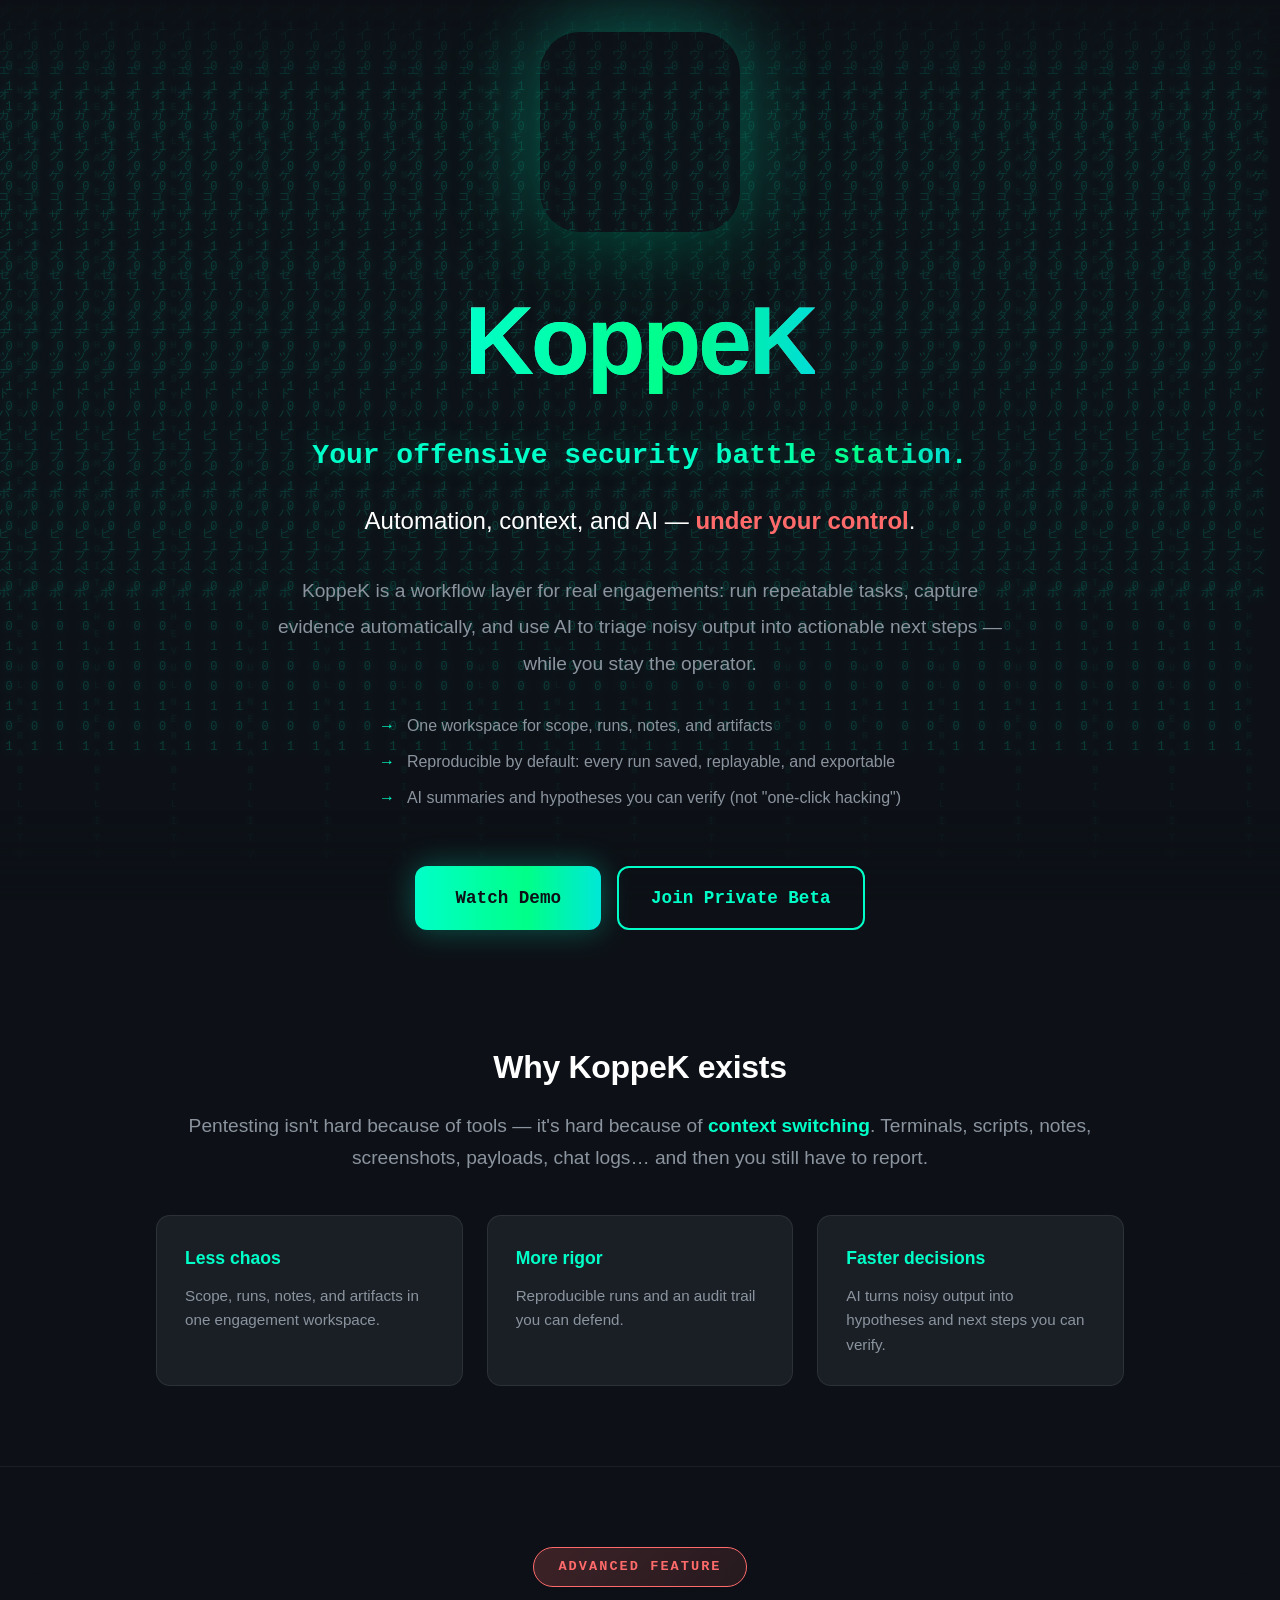
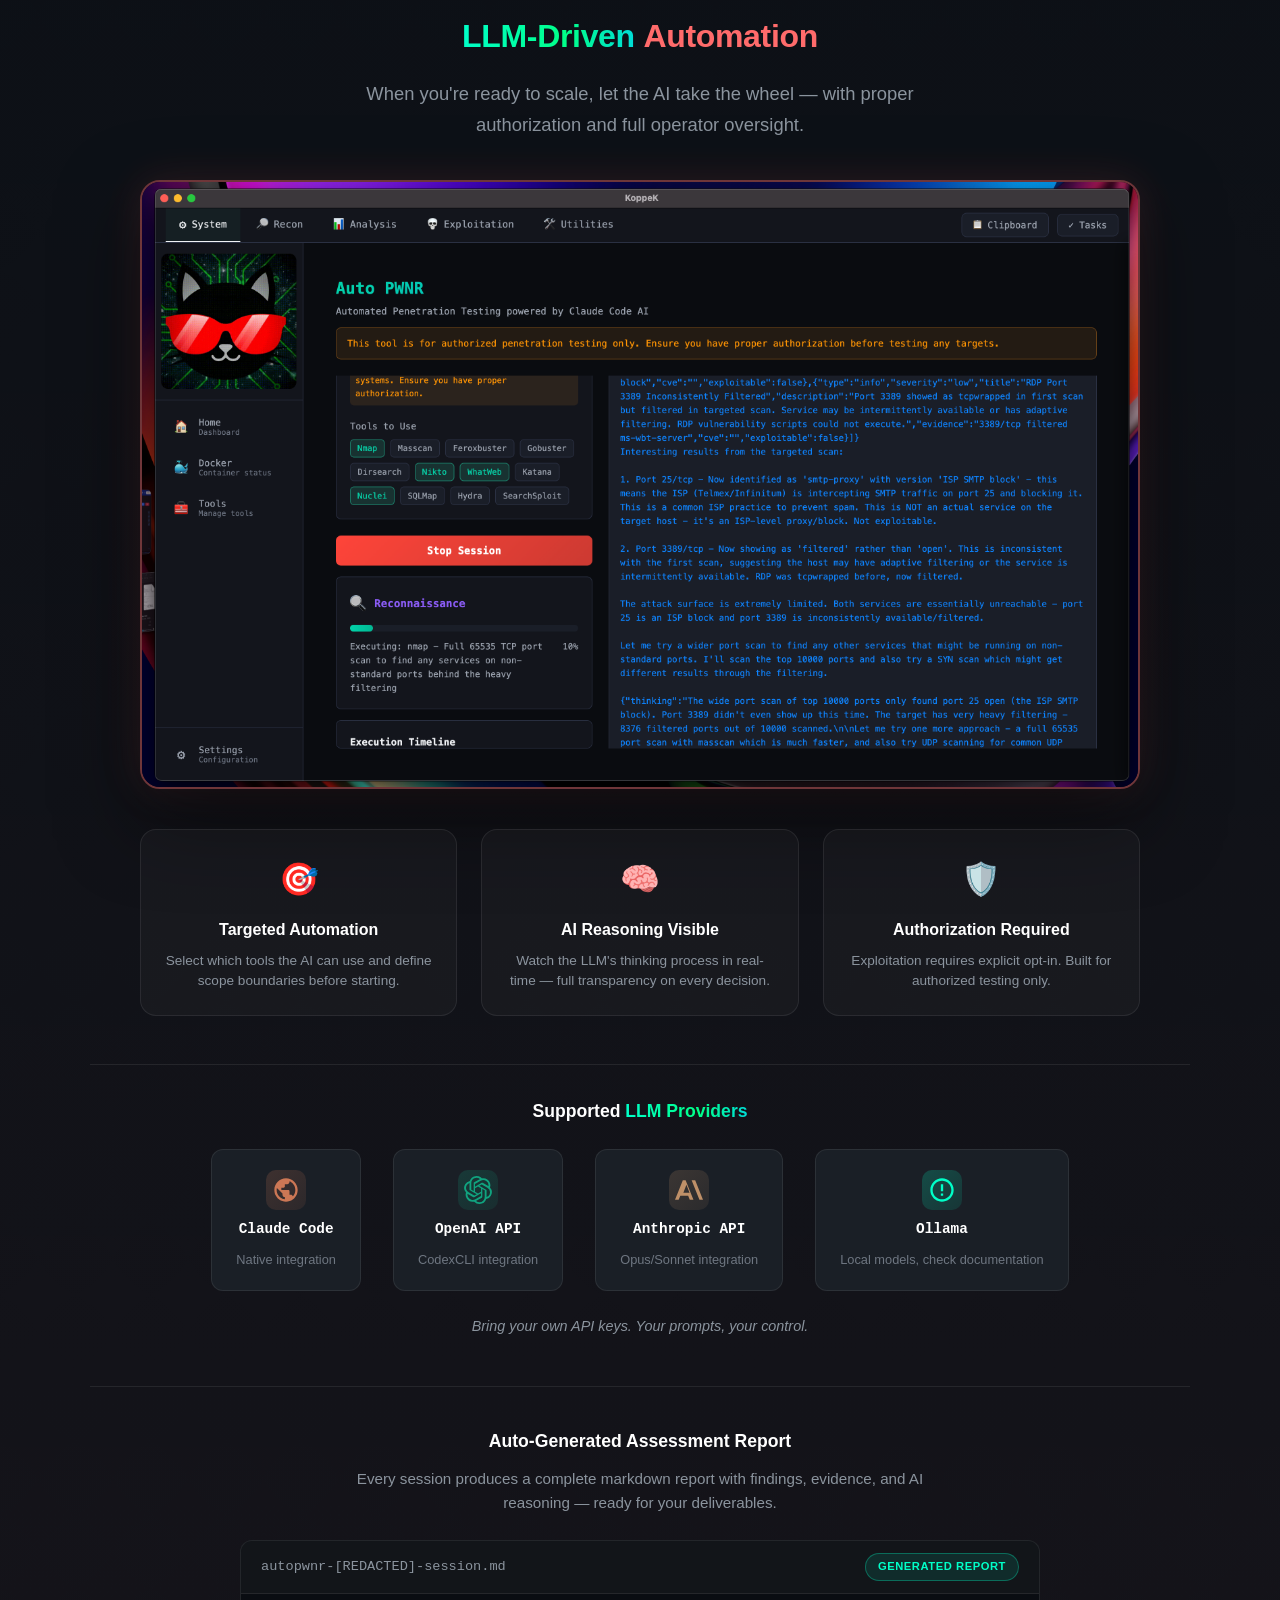
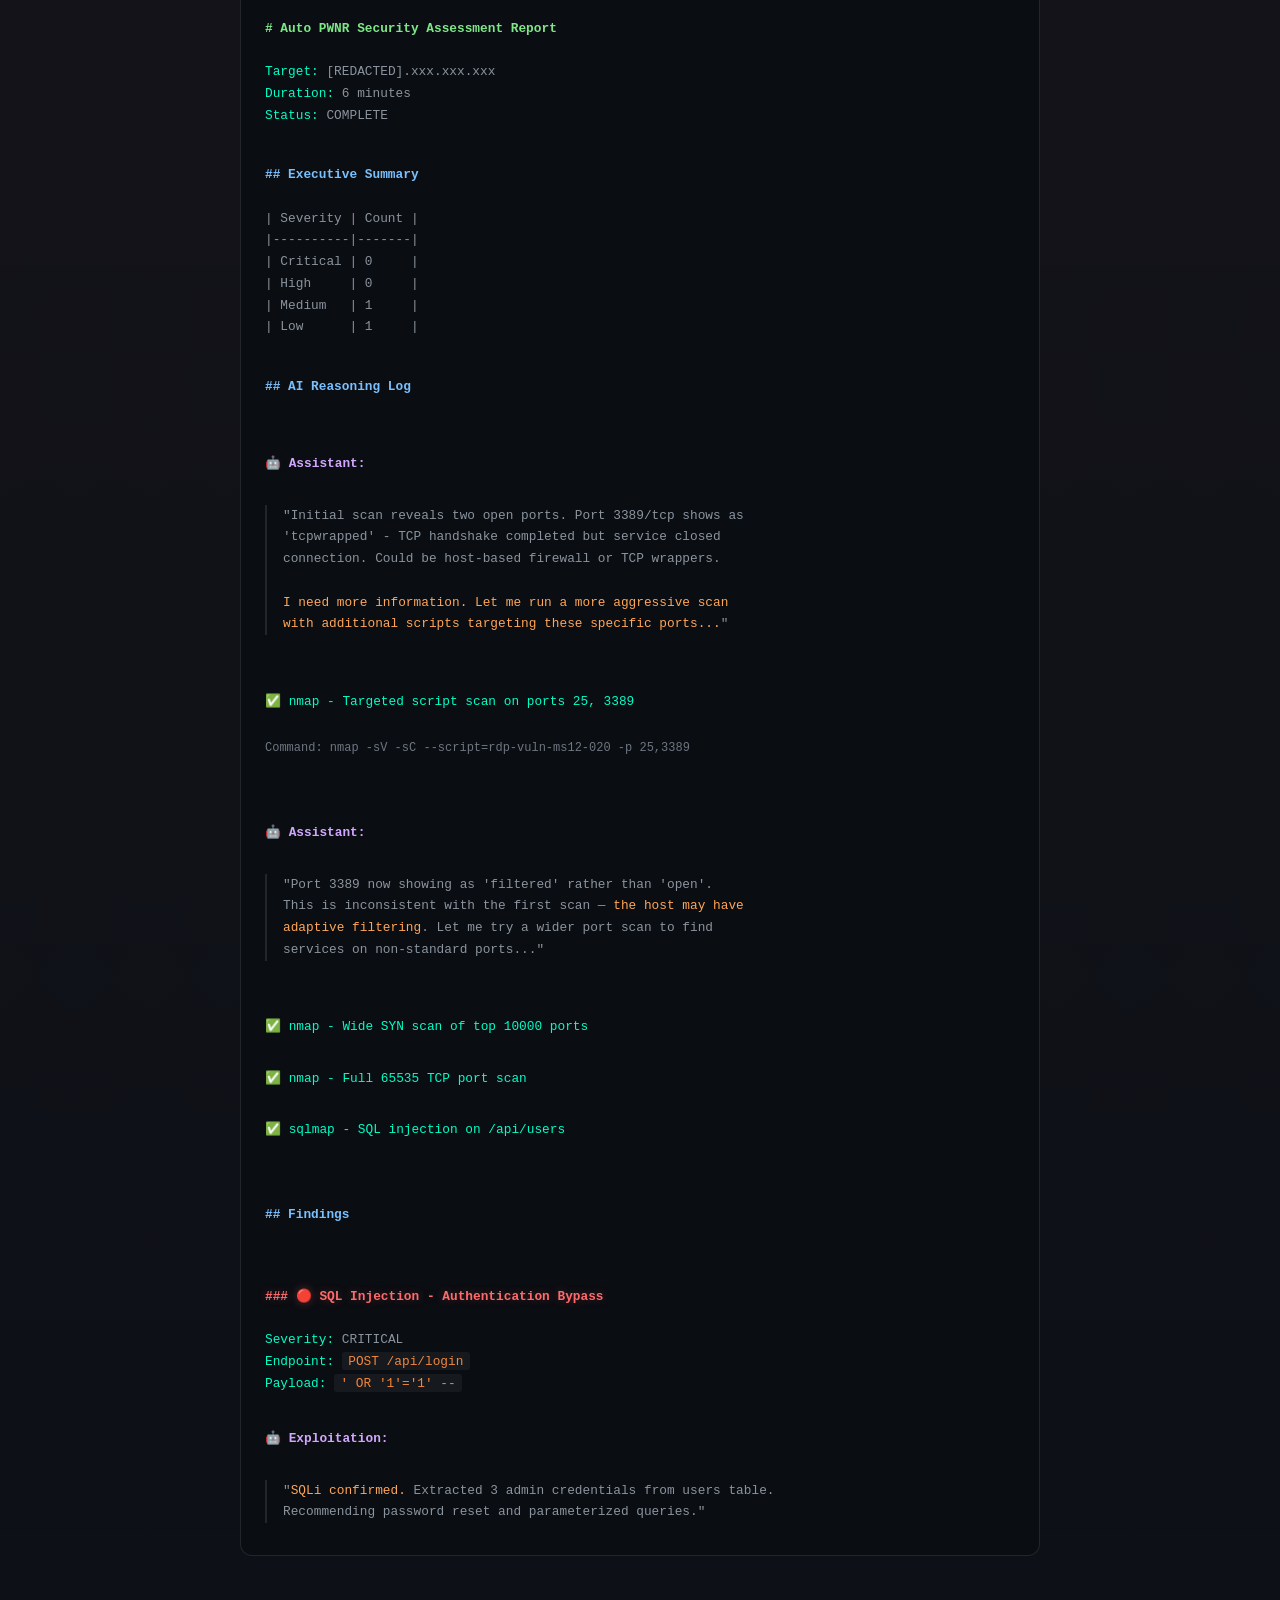
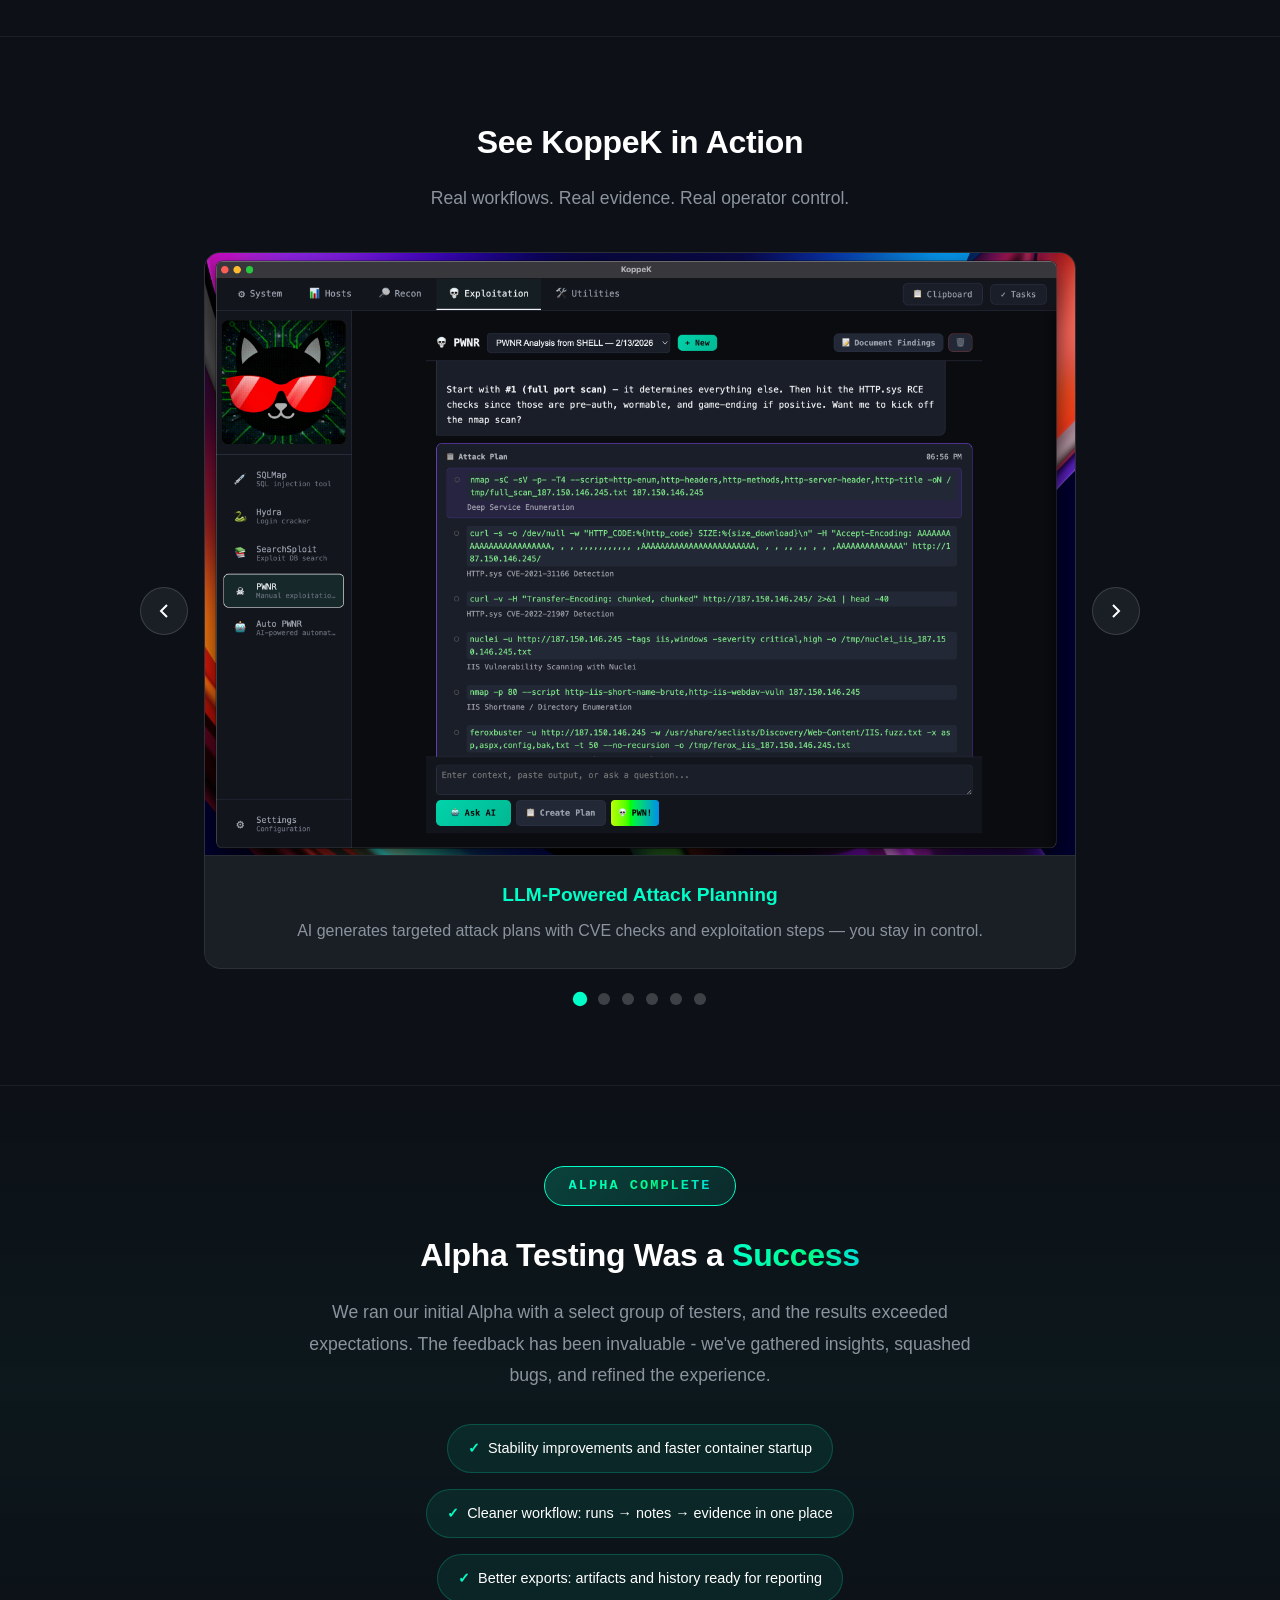
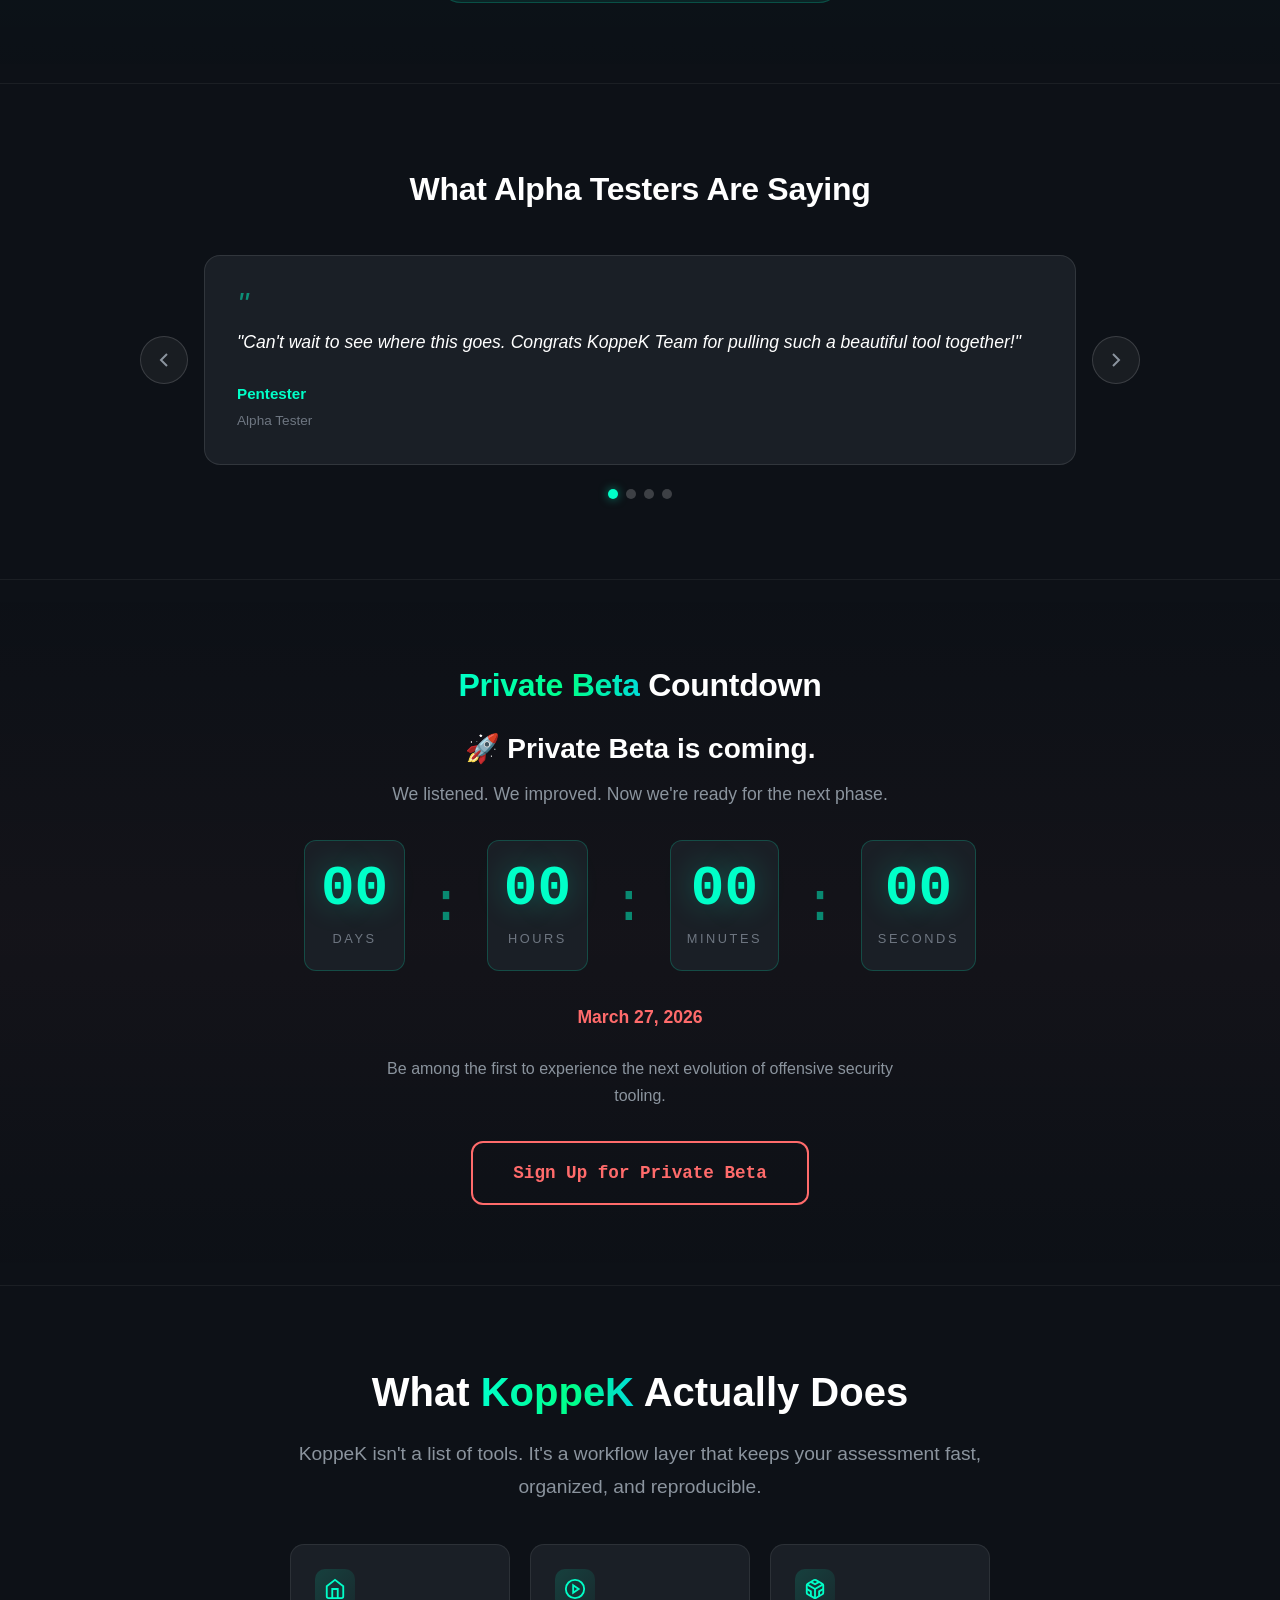
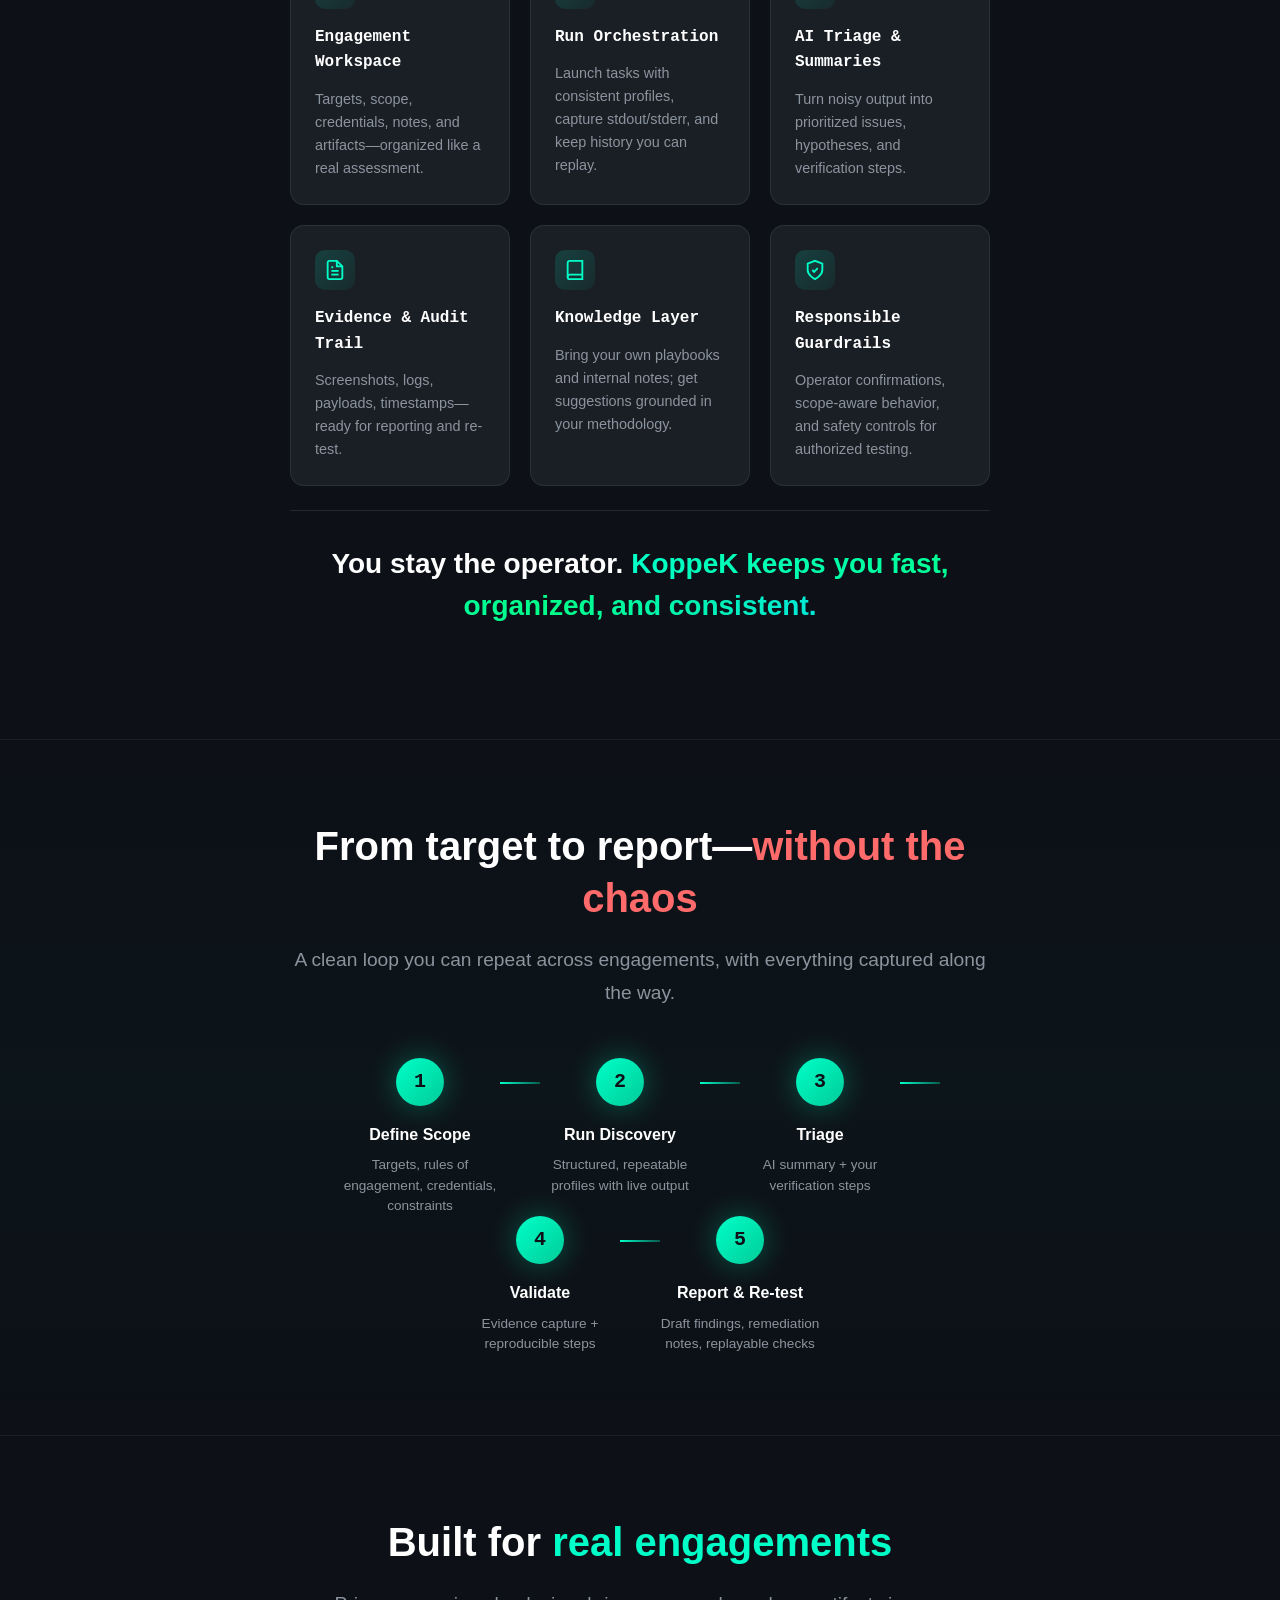
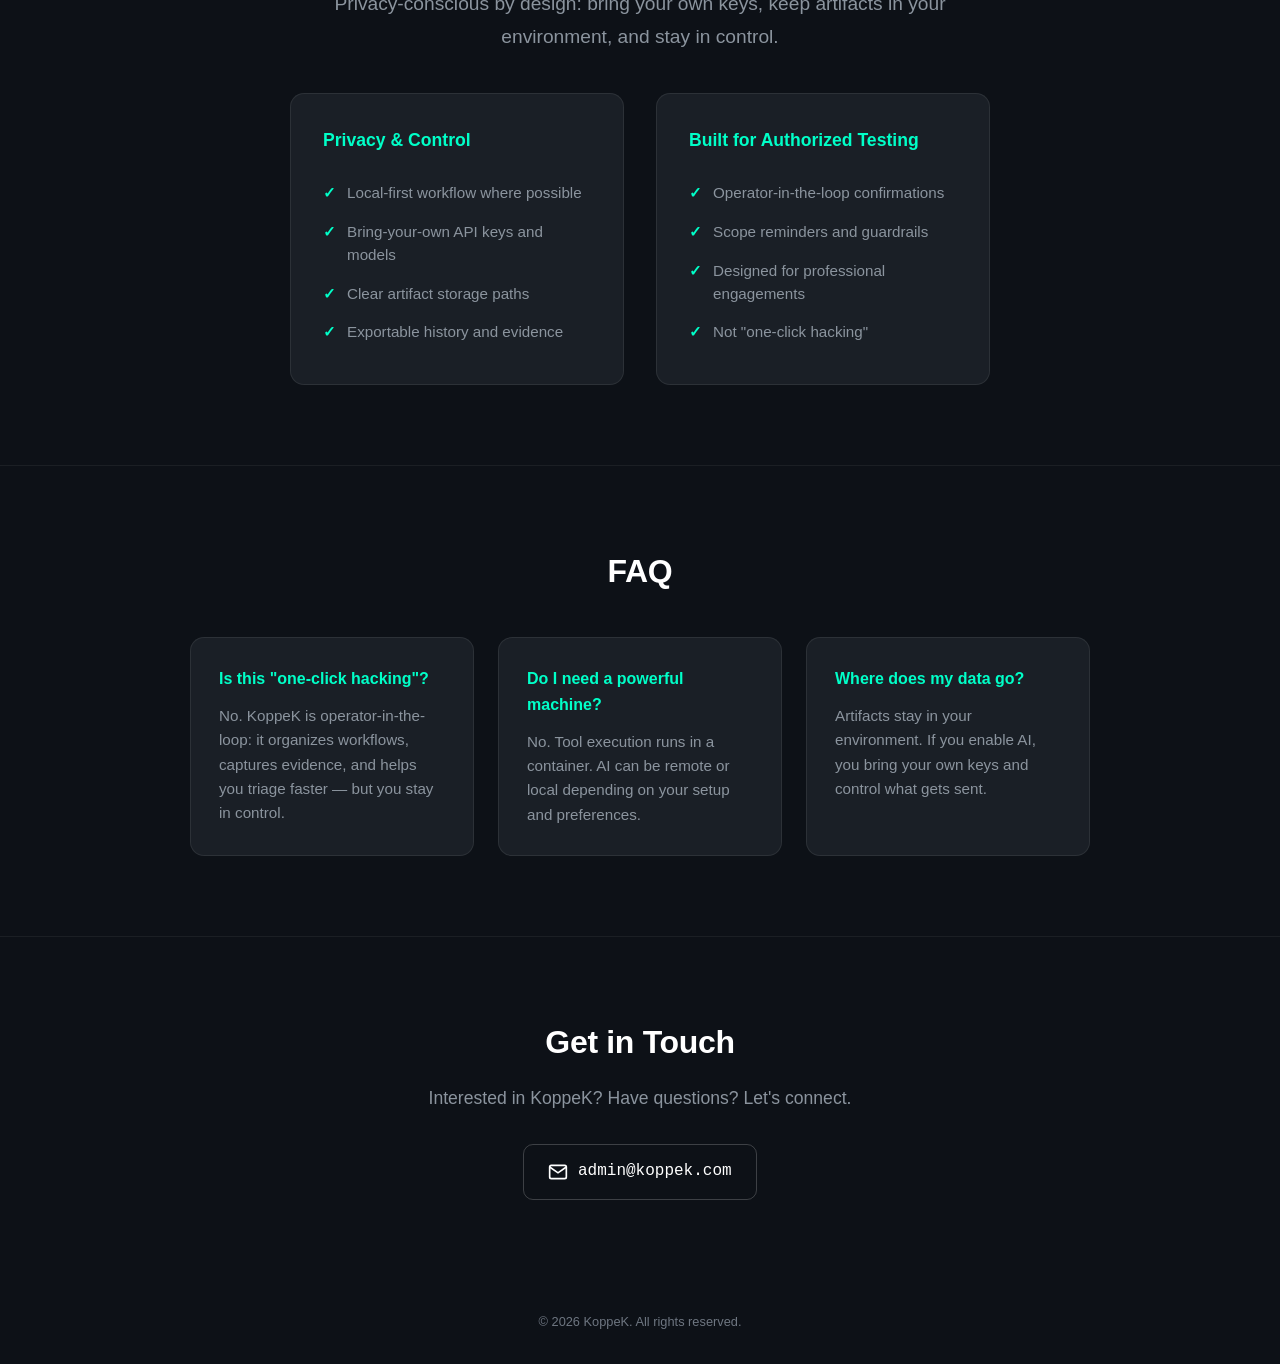
==== commit f966c72e: "Absolutely not a Google Analytics tracker commit" ====
--- a/index.html
+++ b/index.html
@@ -2,6 +2,13 @@
 <html lang="en">
 <head>
     <meta charset="UTF-8">
+    <!-- Google Tag Manager -->
+    <script>(function(w,d,s,l,i){w[l]=w[l]||[];w[l].push({'gtm.start':
+        new Date().getTime(),event:'gtm.js'});var f=d.getElementsByTagName(s)[0],
+        j=d.createElement(s),dl=l!='dataLayer'?'&l='+l:'';j.async=true;j.src=
+        'https://www.googletagmanager.com/gtm.js?id='+i+dl;f.parentNode.insertBefore(j,f);
+        })(window,document,'script','dataLayer','GTM-NN39QNKP');</script>
+    <!-- End Google Tag Manager -->
     <meta name="viewport" content="width=device-width, initial-scale=1.0">
     <meta name="description" content="KoppeK - Where Human Creativity Meets Automated Offense. The most advanced AI-assisted pentesting tool combining Kali's arsenal with modern LLM intelligence.">
     <title>KoppeK | AI-Powered Pentesting</title>
@@ -9,6 +16,10 @@
     <link rel="icon" type="image/png" href="assets/logo.png">
 </head>
 <body>
+    <!-- Google Tag Manager (noscript) -->
+<noscript><iframe src="https://www.googletagmanager.com/ns.html?id=GTM-NN39QNKP"
+    height="0" width="0" style="display:none;visibility:hidden"></iframe></noscript>
+    <!-- End Google Tag Manager (noscript) -->
     <!-- Matrix Rain Background - DENSE -->
     <div class="matrix-bg" aria-hidden="true">
         <div class="matrix-column" style="--delay: 0s; --duration: 12s; left: 1%;"></div>
@@ -155,6 +166,142 @@
             </div>
         </section>
 
+        <!-- Auto PWNR Section -->
+        <section class="autopwnr-section">
+            <div class="autopwnr-wrapper reveal">
+                <div class="autopwnr-badge">Advanced Feature</div>
+                <h2 class="section-title"><span class="rainbow-text">LLM-Driven</span> <span class="highlight-alt">Automation</span></h2>
+                <p class="autopwnr-lead">
+                    When you're ready to scale, let the AI take the wheel — with proper authorization and full operator oversight.
+                </p>
+                
+                <div class="autopwnr-showcase-large">
+                    <div class="autopwnr-image-wrapper-large">
+                        <img src="assets/autoPWNR.png" alt="Auto PWNR - LLM-driven automated penetration testing" class="autopwnr-image">
+                    </div>
+                    <div class="autopwnr-features-row">
+                        <div class="autopwnr-feature-card">
+                            <span class="feature-icon">🎯</span>
+                            <h4>Targeted Automation</h4>
+                            <p>Select which tools the AI can use and define scope boundaries before starting.</p>
+                        </div>
+                        <div class="autopwnr-feature-card">
+                            <span class="feature-icon">🧠</span>
+                            <h4>AI Reasoning Visible</h4>
+                            <p>Watch the LLM's thinking process in real-time — full transparency on every decision.</p>
+                        </div>
+                        <div class="autopwnr-feature-card">
+                            <span class="feature-icon">🛡️</span>
+                            <h4>Authorization Required</h4>
+                            <p>Exploitation requires explicit opt-in. Built for authorized testing only.</p>
+                        </div>
+                    </div>
+                </div>
+                
+                <div class="llm-support">
+                    <h3 class="llm-support-title">Supported <span class="rainbow-text">LLM Providers</span></h3>
+                    <div class="llm-grid">
+                        <div class="llm-item">
+                            <div class="llm-icon claude-icon">
+                                <svg viewBox="0 0 24 24" fill="currentColor">
+                                    <path d="M12 2C6.48 2 2 6.48 2 12s4.48 10 10 10 10-4.48 10-10S17.52 2 12 2zm-1 17.93c-3.95-.49-7-3.85-7-7.93 0-.62.08-1.21.21-1.79L9 15v1c0 1.1.9 2 2 2v1.93zm6.9-2.54c-.26-.81-1-1.39-1.9-1.39h-1v-3c0-.55-.45-1-1-1H8v-2h2c.55 0 1-.45 1-1V7h2c1.1 0 2-.9 2-2v-.41c2.93 1.19 5 4.06 5 7.41 0 2.08-.8 3.97-2.1 5.39z"/>
+                                </svg>
+                            </div>
+                            <span class="llm-name">Claude Code</span>
+                            <span class="llm-desc">Native integration</span>
+                        </div>
+                        <div class="llm-item">
+                            <div class="llm-icon openai-icon">
+                                <svg viewBox="0 0 24 24" fill="currentColor">
+                                    <path d="M22.2819 9.8211a5.9847 5.9847 0 0 0-.5157-4.9108 6.0462 6.0462 0 0 0-6.5098-2.9A6.0651 6.0651 0 0 0 4.9807 4.1818a5.9847 5.9847 0 0 0-3.9977 2.9 6.0462 6.0462 0 0 0 .7427 7.0966 5.98 5.98 0 0 0 .511 4.9107 6.051 6.051 0 0 0 6.5146 2.9001A5.9847 5.9847 0 0 0 13.2599 24a6.0557 6.0557 0 0 0 5.7718-4.2058 5.9894 5.9894 0 0 0 3.9977-2.9001 6.0557 6.0557 0 0 0-.7475-7.0729zm-9.022 12.6081a4.4755 4.4755 0 0 1-2.8764-1.0408l.1419-.0804 4.7783-2.7582a.7948.7948 0 0 0 .3927-.6813v-6.7369l2.02 1.1686a.071.071 0 0 1 .038.052v5.5826a4.504 4.504 0 0 1-4.4945 4.4944zm-9.6607-4.1254a4.4708 4.4708 0 0 1-.5346-3.0137l.142.0852 4.783 2.7582a.7712.7712 0 0 0 .7806 0l5.8428-3.3685v2.3324a.0804.0804 0 0 1-.0332.0615L9.74 19.9502a4.4992 4.4992 0 0 1-6.1408-1.6464zM2.3408 7.8956a4.485 4.485 0 0 1 2.3655-1.9728V11.6a.7664.7664 0 0 0 .3879.6765l5.8144 3.3543-2.0201 1.1685a.0757.0757 0 0 1-.071 0l-4.8303-2.7865A4.504 4.504 0 0 1 2.3408 7.872zm16.5963 3.8558L13.1038 8.364l2.0201-1.1638a.0757.0757 0 0 1 .071 0l4.8303 2.7913a4.4944 4.4944 0 0 1-.6765 8.1042v-5.6772a.79.79 0 0 0-.4062-.6813zm2.0107-3.0231l-.142-.0852-4.7735-2.7818a.7759.7759 0 0 0-.7854 0L9.409 9.2297V6.8974a.0662.0662 0 0 1 .0284-.0615l4.8303-2.7866a4.4992 4.4992 0 0 1 6.6802 4.66zM8.3065 12.863l-2.02-1.1638a.0804.0804 0 0 1-.038-.0567V6.0742a4.4992 4.4992 0 0 1 7.3757-3.4537l-.142.0805L8.704 5.459a.7948.7948 0 0 0-.3927.6813zm1.0976-2.3654l2.602-1.4998 2.6069 1.4998v2.9994l-2.5974 1.4997-2.6067-1.4997Z"/>
+                                </svg>
+                            </div>
+                            <span class="llm-name">OpenAI API</span>
+                            <span class="llm-desc">CodexCLI integration</span>
+                        </div>
+                        <div class="llm-item">
+                            <div class="llm-icon anthropic-icon">
+                                <svg viewBox="0 0 24 24" fill="currentColor">
+                                    <path d="M17.304 3.542h-3.048l6.696 16.916h3.048L17.304 3.542zM6.696 3.542L0 20.458h3.153l1.386-3.609h6.729l1.386 3.609h3.153L9.111 3.542H6.696zm.458 10.762l2.639-6.87 2.64 6.87H7.154z"/>
+                                </svg>
+                            </div>
+                            <span class="llm-name">Anthropic API</span>
+                            <span class="llm-desc">Opus/Sonnet integration</span>
+                        </div>
+                        <div class="llm-item">
+                            <div class="llm-icon ollama-icon">
+                                <svg viewBox="0 0 24 24" fill="currentColor">
+                                    <path d="M12 2C6.477 2 2 6.477 2 12s4.477 10 10 10 10-4.477 10-10S17.523 2 12 2zm0 18c-4.411 0-8-3.589-8-8s3.589-8 8-8 8 3.589 8 8-3.589 8-8 8zm-1-13h2v6h-2zm0 8h2v2h-2z"/>
+                                </svg>
+                            </div>
+                            <span class="llm-name">Ollama</span>
+                            <span class="llm-desc">Local models, check documentation</span>
+                        </div>
+                    </div>
+                    <p class="llm-note">Bring your own API keys. Your prompts, your control.</p>
+                </div>
+
+                <!-- Report Sample -->
+                <div class="report-sample">
+                    <h3 class="report-sample-title">Auto-Generated Assessment Report</h3>
+                    <p class="report-sample-desc">Every session produces a complete markdown report with findings, evidence, and AI reasoning — ready for your deliverables.</p>
+                    <div class="report-code-block">
+                        <div class="report-header">
+                            <span class="report-filename">autopwnr-[REDACTED]-session.md</span>
+                            <span class="report-badge">Generated Report</span>
+                        </div>
+                        <pre class="report-content"><code><span class="report-comment"># Auto PWNR Security Assessment Report</span>
+
+<span class="report-key">Target:</span> [REDACTED].xxx.xxx.xxx
+<span class="report-key">Duration:</span> 6 minutes
+<span class="report-key">Status:</span> COMPLETE
+
+<span class="report-section">## Executive Summary</span>
+| Severity | Count |
+|----------|-------|
+| Critical | 0     |
+| High     | 0     |
+| Medium   | 1     |
+| Low      | 1     |
+
+<span class="report-section">## AI Reasoning Log</span>
+
+<span class="report-thinking">🤖 Assistant:</span>
+<span class="report-quote">"Initial scan reveals two open ports. Port 3389/tcp shows as 
+'tcpwrapped' - TCP handshake completed but service closed 
+connection. Could be host-based firewall or TCP wrappers.
+
+<span class="report-highlight">I need more information. Let me run a more aggressive scan 
+with additional scripts targeting these specific ports...</span>"</span>
+
+<span class="report-step">✅ nmap - Targeted script scan on ports 25, 3389</span>
+<span class="report-cmd">Command: nmap -sV -sC --script=rdp-vuln-ms12-020 -p 25,3389</span>
+
+<span class="report-thinking">🤖 Assistant:</span>
+<span class="report-quote">"Port 3389 now showing as 'filtered' rather than 'open'. 
+This is inconsistent with the first scan — <span class="report-highlight">the host may have 
+adaptive filtering</span>. Let me try a wider port scan to find 
+services on non-standard ports..."</span>
+
+<span class="report-step">✅ nmap - Wide SYN scan of top 10000 ports</span>
+<span class="report-step">✅ nmap - Full 65535 TCP port scan</span>
+<span class="report-step">✅ sqlmap - SQL injection on /api/users</span>
+
+<span class="report-section">## Findings</span>
+
+<span class="report-finding-critical">### 🔴 SQL Injection - Authentication Bypass</span>
+<span class="report-key">Severity:</span> CRITICAL
+<span class="report-key">Endpoint:</span> <span class="report-evidence">POST /api/login</span>
+<span class="report-key">Payload:</span> <span class="report-evidence">' OR '1'='1' --</span>
+
+<span class="report-thinking">🤖 Exploitation:</span>
+<span class="report-quote">"<span class="report-highlight">SQLi confirmed.</span> Extracted 3 admin credentials from users table.
+Recommending password reset and parameterized queries."</span></code></pre>
+                    </div>
+                </div>
+            </div>
+        </section>
+
         <!-- Screenshots Carousel -->
         <section class="carousel-section">
             <div class="carousel-wrapper reveal">
@@ -172,6 +319,16 @@
                         <div class="carousel-track" id="carouselTrack">
                             <div class="carousel-slide">
                                 <div class="carousel-image-wrapper">
+                                    <img src="assets/LLM-PWNR.png" alt="LLM-Powered Attack Planning" class="carousel-image">
+                                </div>
+                                <div class="carousel-caption">
+                                    <h3>LLM-Powered Attack Planning</h3>
+                                    <p>AI generates targeted attack plans with CVE checks and exploitation steps — you stay in control.</p>
+                                </div>
+                            </div>
+                            
+                            <div class="carousel-slide">
+                                <div class="carousel-image-wrapper">
                                     <img src="assets/nmap.png" alt="Repeatable Runs" class="carousel-image">
                                 </div>
                                 <div class="carousel-caption">
@@ -207,6 +364,16 @@
                                 <div class="carousel-caption">
                                     <h3>Multi-LLM Support</h3>
                                     <p>Connect Claude, OpenAI, Anthropic API, or run local models with Ollama.</p>
+                                </div>
+                            </div>
+                            
+                            <div class="carousel-slide">
+                                <div class="carousel-image-wrapper">
+                                    <img src="assets/documenting.png" alt="Auto-Generated Reports" class="carousel-image">
+                                </div>
+                                <div class="carousel-caption">
+                                    <h3>Auto-Generated Reports</h3>
+                                    <p>Professional penetration testing reports with findings, evidence, and risk ratings — ready for delivery.</p>
                                 </div>
                             </div>
                         </div>
@@ -224,142 +391,8 @@
                     <button class="carousel-dot" data-index="1" aria-label="Go to slide 2"></button>
                     <button class="carousel-dot" data-index="2" aria-label="Go to slide 3"></button>
                     <button class="carousel-dot" data-index="3" aria-label="Go to slide 4"></button>
-                </div>
-            </div>
-        </section>
-
-        <!-- Auto PWNR Section -->
-        <section class="autopwnr-section">
-            <div class="autopwnr-wrapper reveal">
-                <div class="autopwnr-badge">Advanced Feature</div>
-                <h2 class="section-title"><span class="rainbow-text">LLM-Driven</span> <span class="highlight-alt">Automation</span></h2>
-                <p class="autopwnr-lead">
-                    When you're ready to scale, let the AI take the wheel — with proper authorization and full operator oversight.
-                </p>
-                
-                <div class="autopwnr-showcase-large">
-                    <div class="autopwnr-image-wrapper-large">
-                        <img src="assets/autoPWNR.png" alt="Auto PWNR - LLM-driven automated penetration testing" class="autopwnr-image">
-                    </div>
-                    <div class="autopwnr-features-row">
-                        <div class="autopwnr-feature-card">
-                            <span class="feature-icon">🎯</span>
-                            <h4>Targeted Automation</h4>
-                            <p>Select which tools the AI can use and define scope boundaries before starting.</p>
-                        </div>
-                        <div class="autopwnr-feature-card">
-                            <span class="feature-icon">🧠</span>
-                            <h4>AI Reasoning Visible</h4>
-                            <p>Watch the LLM's thinking process in real-time — full transparency on every decision.</p>
-                        </div>
-                        <div class="autopwnr-feature-card">
-                            <span class="feature-icon">🛡️</span>
-                            <h4>Authorization Required</h4>
-                            <p>Exploitation requires explicit opt-in. Built for authorized testing only.</p>
-                        </div>
-                    </div>
-                </div>
-                
-                <div class="llm-support">
-                    <h3 class="llm-support-title">Supported <span class="rainbow-text">LLM Providers</span></h3>
-                    <div class="llm-grid">
-                        <div class="llm-item">
-                            <div class="llm-icon claude-icon">
-                                <svg viewBox="0 0 24 24" fill="currentColor">
-                                    <path d="M12 2C6.48 2 2 6.48 2 12s4.48 10 10 10 10-4.48 10-10S17.52 2 12 2zm-1 17.93c-3.95-.49-7-3.85-7-7.93 0-.62.08-1.21.21-1.79L9 15v1c0 1.1.9 2 2 2v1.93zm6.9-2.54c-.26-.81-1-1.39-1.9-1.39h-1v-3c0-.55-.45-1-1-1H8v-2h2c.55 0 1-.45 1-1V7h2c1.1 0 2-.9 2-2v-.41c2.93 1.19 5 4.06 5 7.41 0 2.08-.8 3.97-2.1 5.39z"/>
-                                </svg>
-                            </div>
-                            <span class="llm-name">Claude Code</span>
-                            <span class="llm-desc">Native integration</span>
-                        </div>
-                        <div class="llm-item">
-                            <div class="llm-icon openai-icon">
-                                <svg viewBox="0 0 24 24" fill="currentColor">
-                                    <path d="M22.2819 9.8211a5.9847 5.9847 0 0 0-.5157-4.9108 6.0462 6.0462 0 0 0-6.5098-2.9A6.0651 6.0651 0 0 0 4.9807 4.1818a5.9847 5.9847 0 0 0-3.9977 2.9 6.0462 6.0462 0 0 0 .7427 7.0966 5.98 5.98 0 0 0 .511 4.9107 6.051 6.051 0 0 0 6.5146 2.9001A5.9847 5.9847 0 0 0 13.2599 24a6.0557 6.0557 0 0 0 5.7718-4.2058 5.9894 5.9894 0 0 0 3.9977-2.9001 6.0557 6.0557 0 0 0-.7475-7.0729zm-9.022 12.6081a4.4755 4.4755 0 0 1-2.8764-1.0408l.1419-.0804 4.7783-2.7582a.7948.7948 0 0 0 .3927-.6813v-6.7369l2.02 1.1686a.071.071 0 0 1 .038.052v5.5826a4.504 4.504 0 0 1-4.4945 4.4944zm-9.6607-4.1254a4.4708 4.4708 0 0 1-.5346-3.0137l.142.0852 4.783 2.7582a.7712.7712 0 0 0 .7806 0l5.8428-3.3685v2.3324a.0804.0804 0 0 1-.0332.0615L9.74 19.9502a4.4992 4.4992 0 0 1-6.1408-1.6464zM2.3408 7.8956a4.485 4.485 0 0 1 2.3655-1.9728V11.6a.7664.7664 0 0 0 .3879.6765l5.8144 3.3543-2.0201 1.1685a.0757.0757 0 0 1-.071 0l-4.8303-2.7865A4.504 4.504 0 0 1 2.3408 7.872zm16.5963 3.8558L13.1038 8.364l2.0201-1.1638a.0757.0757 0 0 1 .071 0l4.8303 2.7913a4.4944 4.4944 0 0 1-.6765 8.1042v-5.6772a.79.79 0 0 0-.4062-.6813zm2.0107-3.0231l-.142-.0852-4.7735-2.7818a.7759.7759 0 0 0-.7854 0L9.409 9.2297V6.8974a.0662.0662 0 0 1 .0284-.0615l4.8303-2.7866a4.4992 4.4992 0 0 1 6.6802 4.66zM8.3065 12.863l-2.02-1.1638a.0804.0804 0 0 1-.038-.0567V6.0742a4.4992 4.4992 0 0 1 7.3757-3.4537l-.142.0805L8.704 5.459a.7948.7948 0 0 0-.3927.6813zm1.0976-2.3654l2.602-1.4998 2.6069 1.4998v2.9994l-2.5974 1.4997-2.6067-1.4997Z"/>
-                                </svg>
-                            </div>
-                            <span class="llm-name">OpenAI API</span>
-                            <span class="llm-desc">CodexCLI integration</span>
-                        </div>
-                        <div class="llm-item">
-                            <div class="llm-icon anthropic-icon">
-                                <svg viewBox="0 0 24 24" fill="currentColor">
-                                    <path d="M17.304 3.542h-3.048l6.696 16.916h3.048L17.304 3.542zM6.696 3.542L0 20.458h3.153l1.386-3.609h6.729l1.386 3.609h3.153L9.111 3.542H6.696zm.458 10.762l2.639-6.87 2.64 6.87H7.154z"/>
-                                </svg>
-                            </div>
-                            <span class="llm-name">Anthropic API</span>
-                            <span class="llm-desc">Opus/Sonnet integration</span>
-                        </div>
-                        <div class="llm-item">
-                            <div class="llm-icon ollama-icon">
-                                <svg viewBox="0 0 24 24" fill="currentColor">
-                                    <path d="M12 2C6.477 2 2 6.477 2 12s4.477 10 10 10 10-4.477 10-10S17.523 2 12 2zm0 18c-4.411 0-8-3.589-8-8s3.589-8 8-8 8 3.589 8 8-3.589 8-8 8zm-1-13h2v6h-2zm0 8h2v2h-2z"/>
-                                </svg>
-                            </div>
-                            <span class="llm-name">Ollama</span>
-                            <span class="llm-desc">Local models, check documentation</span>
-                        </div>
-                    </div>
-                    <p class="llm-note">Bring your own API keys. Your prompts, your control.</p>
-                </div>
-
-                <!-- Report Sample -->
-                <div class="report-sample">
-                    <h3 class="report-sample-title">Auto-Generated Assessment Report</h3>
-                    <p class="report-sample-desc">Every session produces a complete markdown report with findings, evidence, and AI reasoning — ready for your deliverables.</p>
-                    <div class="report-code-block">
-                        <div class="report-header">
-                            <span class="report-filename">autopwnr-[REDACTED]-session.md</span>
-                            <span class="report-badge">Generated Report</span>
-                        </div>
-                        <pre class="report-content"><code><span class="report-comment"># Auto PWNR Security Assessment Report</span>
-
-<span class="report-key">Target:</span> [REDACTED].xxx.xxx.xxx
-<span class="report-key">Duration:</span> 6 minutes
-<span class="report-key">Status:</span> COMPLETE
-
-<span class="report-section">## Executive Summary</span>
-| Severity | Count |
-|----------|-------|
-| Critical | 0     |
-| High     | 0     |
-| Medium   | 1     |
-| Low      | 1     |
-
-<span class="report-section">## AI Reasoning Log</span>
-
-<span class="report-thinking">🤖 Assistant:</span>
-<span class="report-quote">"Initial scan reveals two open ports. Port 3389/tcp shows as 
-'tcpwrapped' - TCP handshake completed but service closed 
-connection. Could be host-based firewall or TCP wrappers.
-
-<span class="report-highlight">I need more information. Let me run a more aggressive scan 
-with additional scripts targeting these specific ports...</span>"</span>
-
-<span class="report-step">✅ nmap - Targeted script scan on ports 25, 3389</span>
-<span class="report-cmd">Command: nmap -sV -sC --script=rdp-vuln-ms12-020 -p 25,3389</span>
-
-<span class="report-thinking">🤖 Assistant:</span>
-<span class="report-quote">"Port 3389 now showing as 'filtered' rather than 'open'. 
-This is inconsistent with the first scan — <span class="report-highlight">the host may have 
-adaptive filtering</span>. Let me try a wider port scan to find 
-services on non-standard ports..."</span>
-
-<span class="report-step">✅ nmap - Wide SYN scan of top 10000 ports</span>
-<span class="report-step">✅ nmap - Full 65535 TCP port scan</span>
-<span class="report-step">✅ sqlmap - SQL injection on /api/users</span>
-
-<span class="report-section">## Findings</span>
-
-<span class="report-finding-critical">### 🔴 SQL Injection - Authentication Bypass</span>
-<span class="report-key">Severity:</span> CRITICAL
-<span class="report-key">Endpoint:</span> <span class="report-evidence">POST /api/login</span>
-<span class="report-key">Payload:</span> <span class="report-evidence">' OR '1'='1' --</span>
-
-<span class="report-thinking">🤖 Exploitation:</span>
-<span class="report-quote">"<span class="report-highlight">SQLi confirmed.</span> Extracted 3 admin credentials from users table.
-Recommending password reset and parameterized queries."</span></code></pre>
-                    </div>
+                    <button class="carousel-dot" data-index="4" aria-label="Go to slide 5"></button>
+                    <button class="carousel-dot" data-index="5" aria-label="Go to slide 6"></button>
                 </div>
             </div>
         </section>
--- a/styles.css
+++ b/styles.css
@@ -390,10 +390,18 @@
     transition: all 0.3s var(--transition-smooth);
 }
 
+.secondary-btn span {
+    color: inherit;
+}
+
 .secondary-btn:hover {
     background: var(--accent-primary);
     color: var(--bg-primary);
     box-shadow: 0 0 30px rgba(0, 255, 200, 0.3);
+}
+
+.secondary-btn:hover span {
+    color: var(--bg-primary);
 }
 
 .secondary-btn:active {
@@ -470,8 +478,9 @@
 }
 
 .why-wrapper {
-    max-width: 900px;
+    max-width: 1000px;
     margin: 0 auto;
+    padding: 0 1rem;
 }
 
 .why-grid {
@@ -479,6 +488,7 @@
     grid-template-columns: repeat(3, 1fr);
     gap: 1.5rem;
     margin-top: 2.5rem;
+    width: 100%;
 }
 
 .why-card {
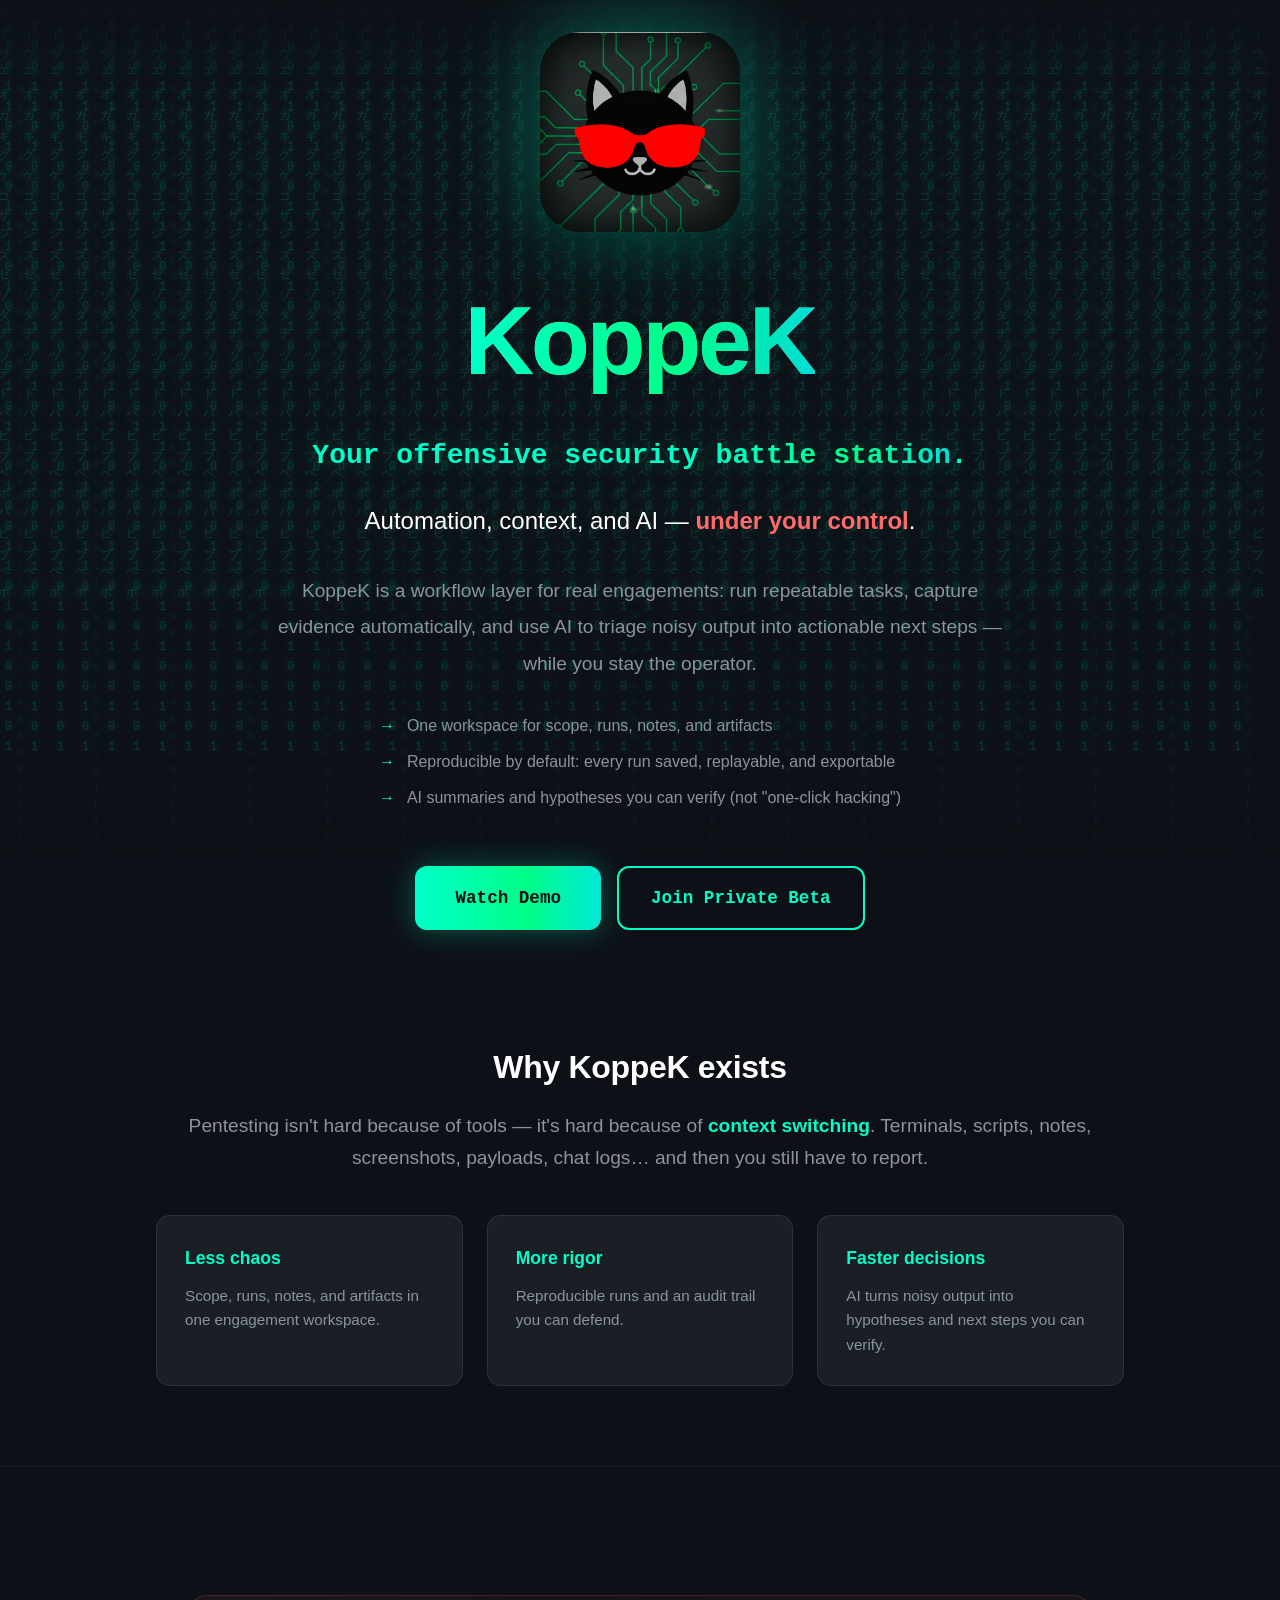
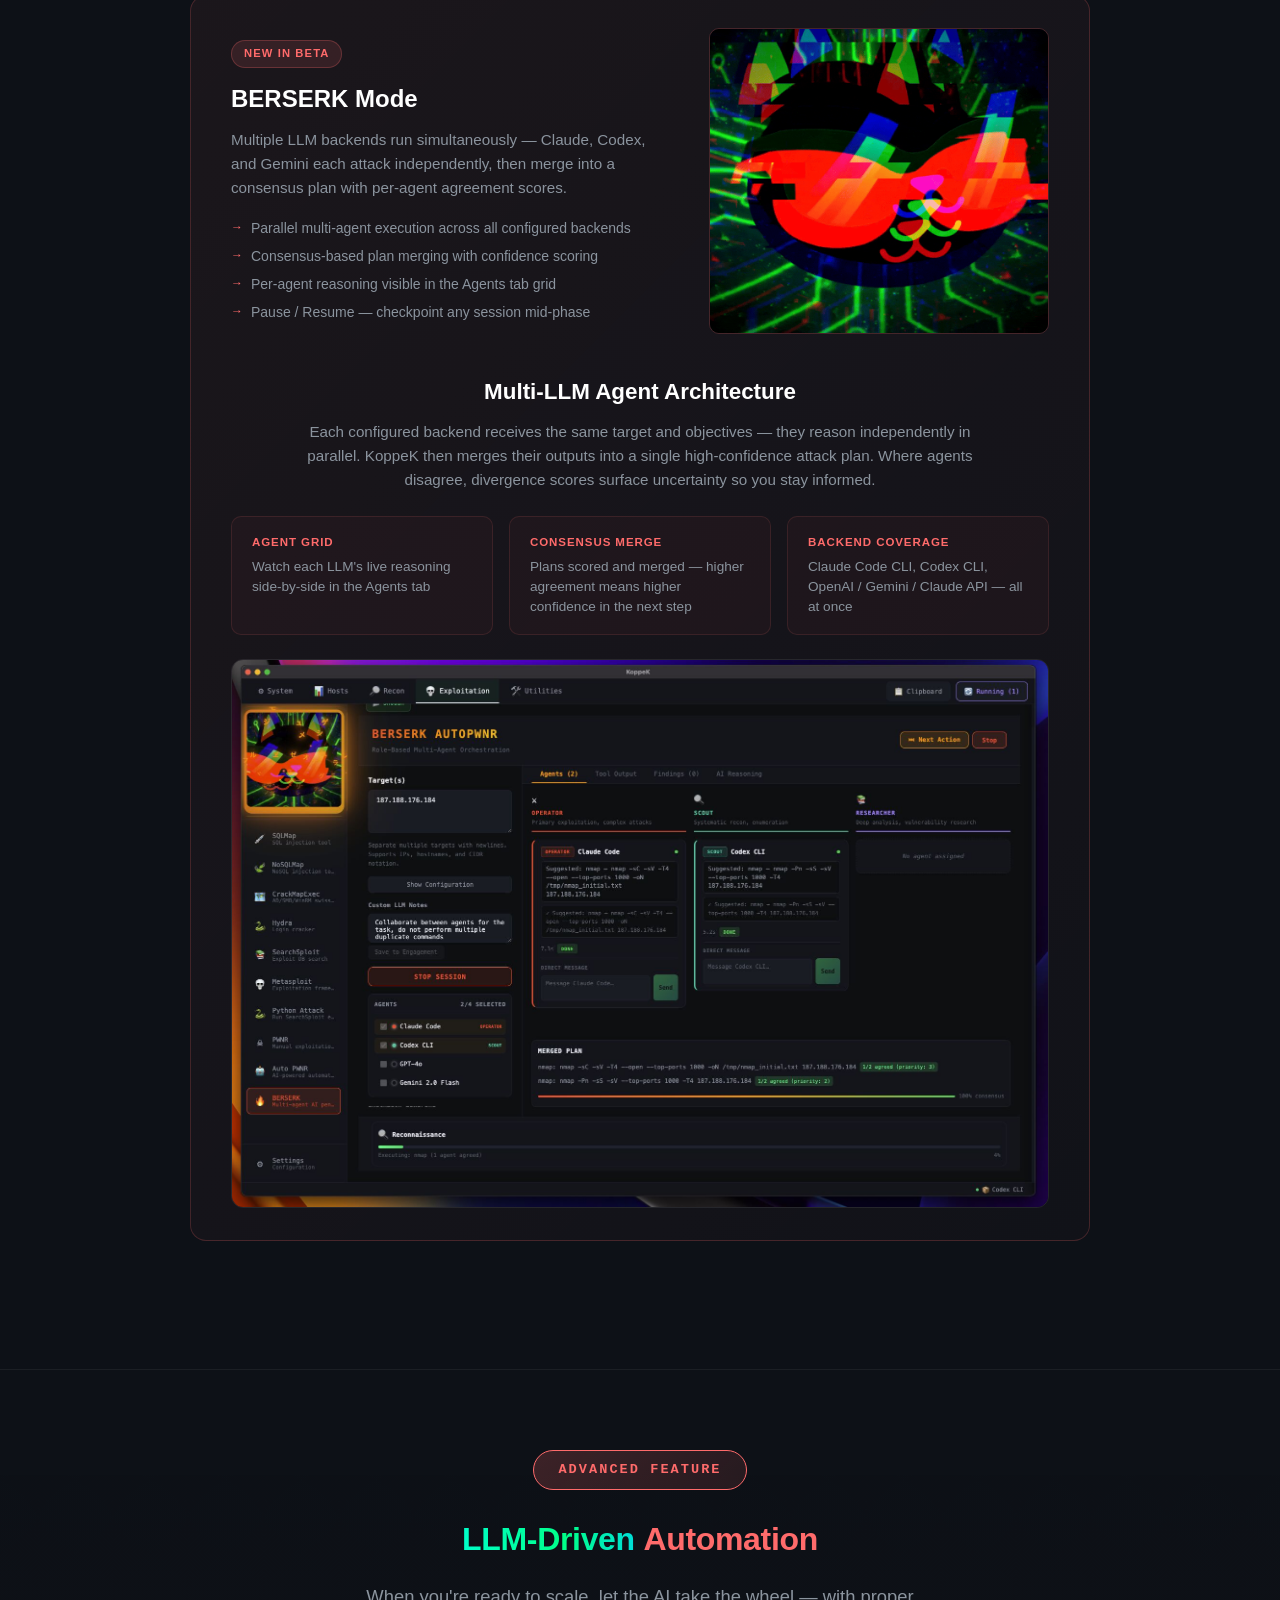
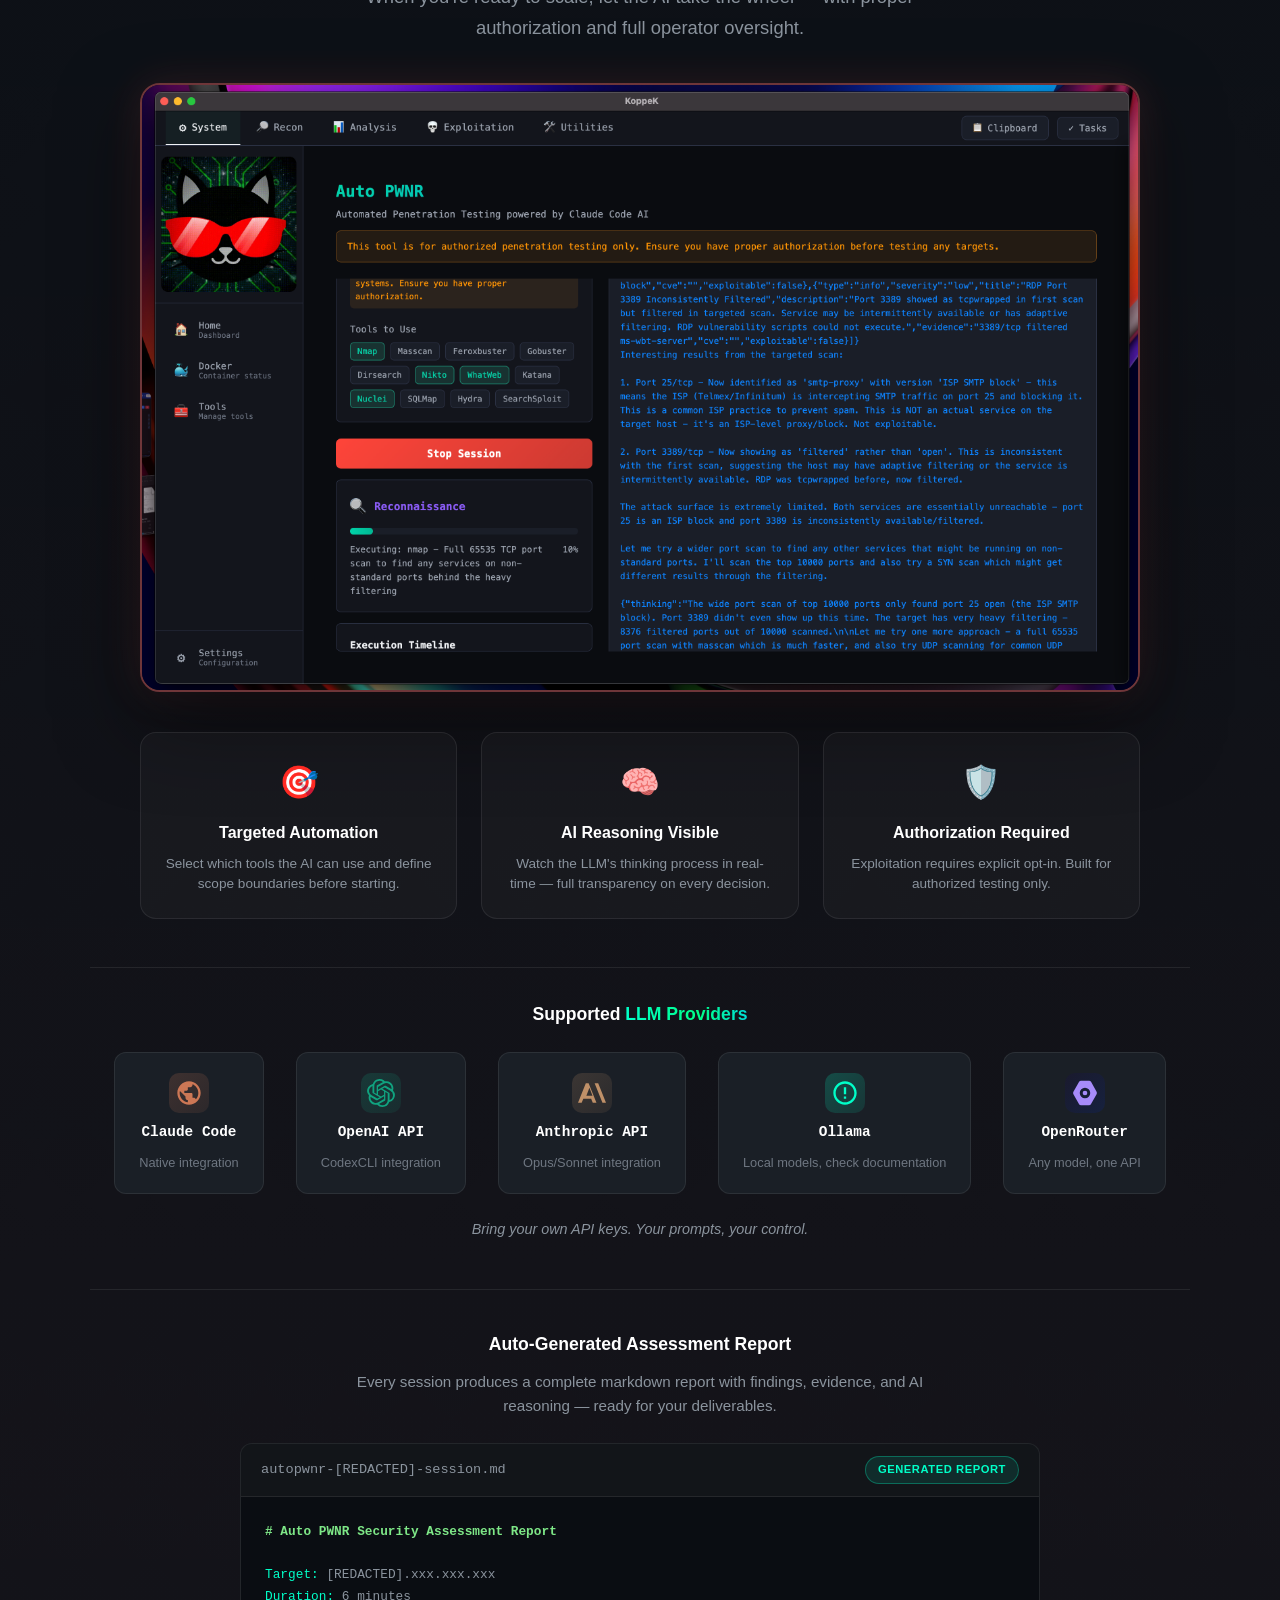
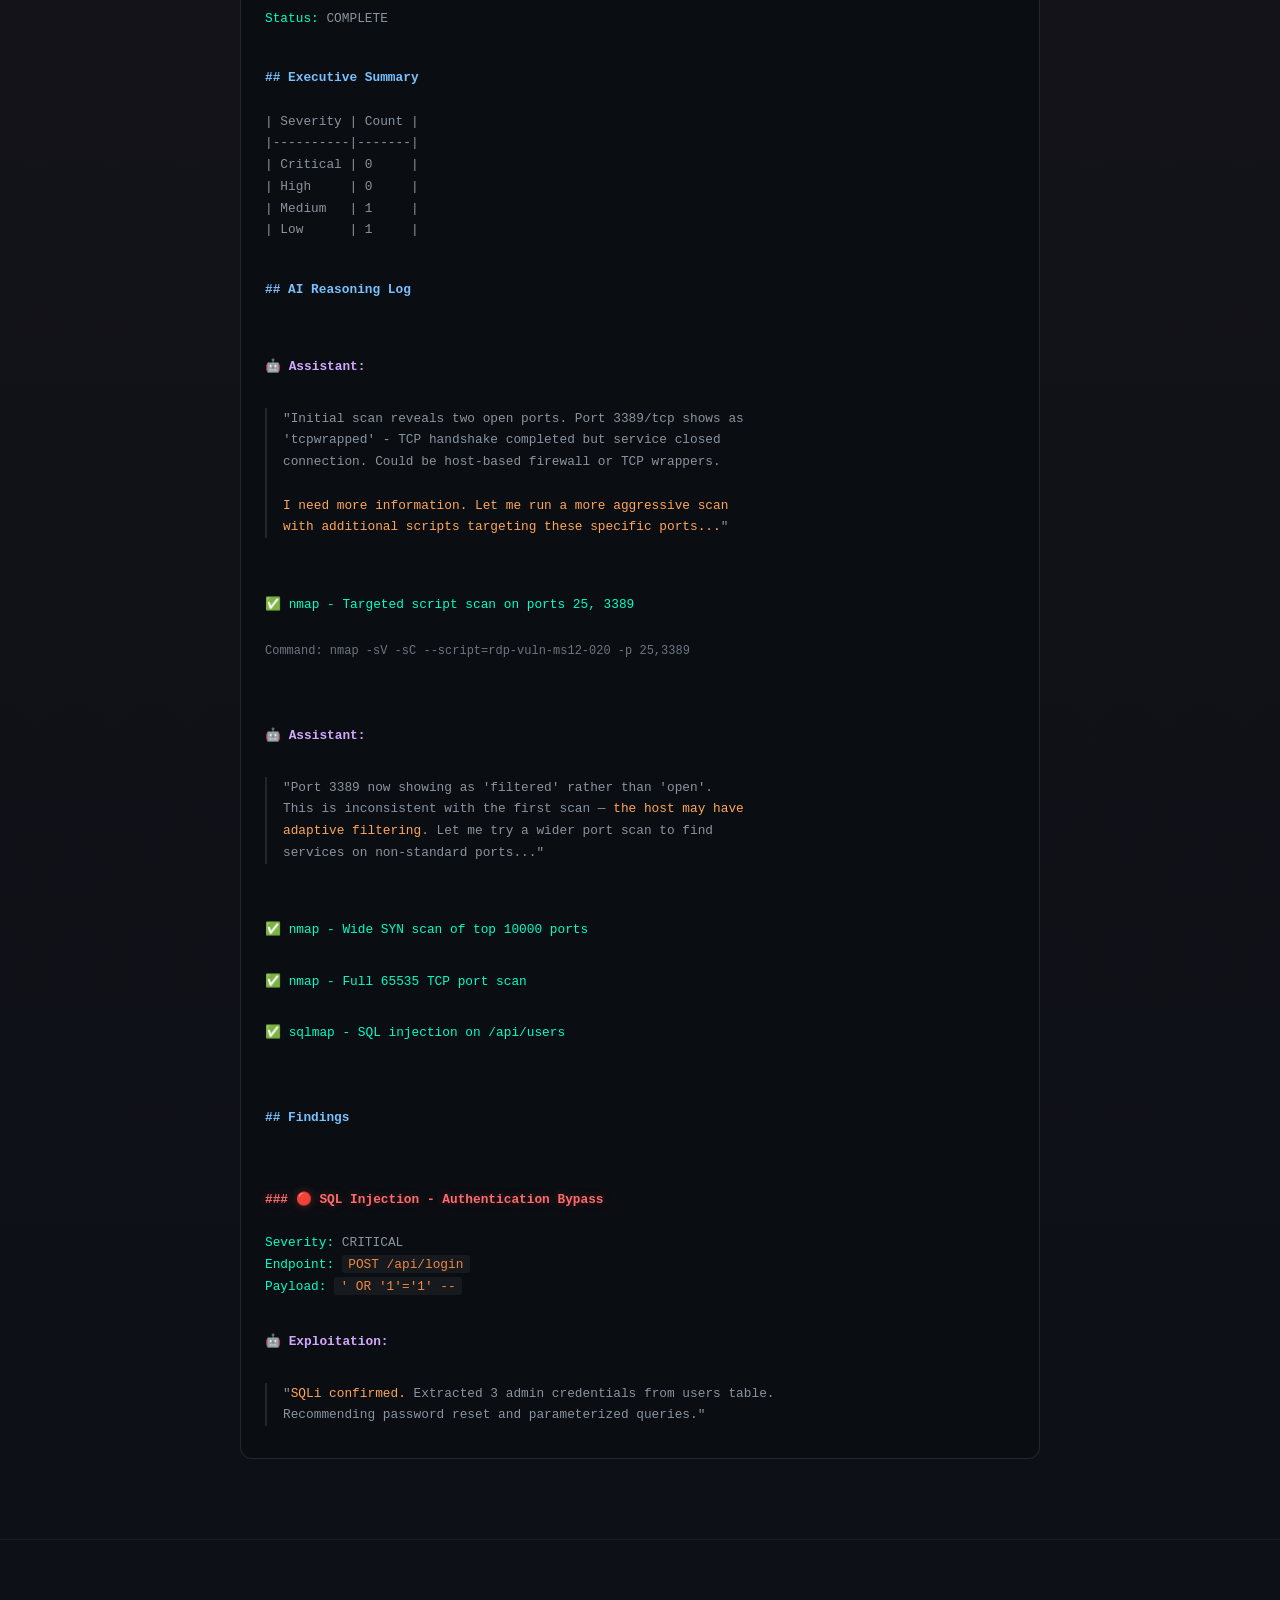
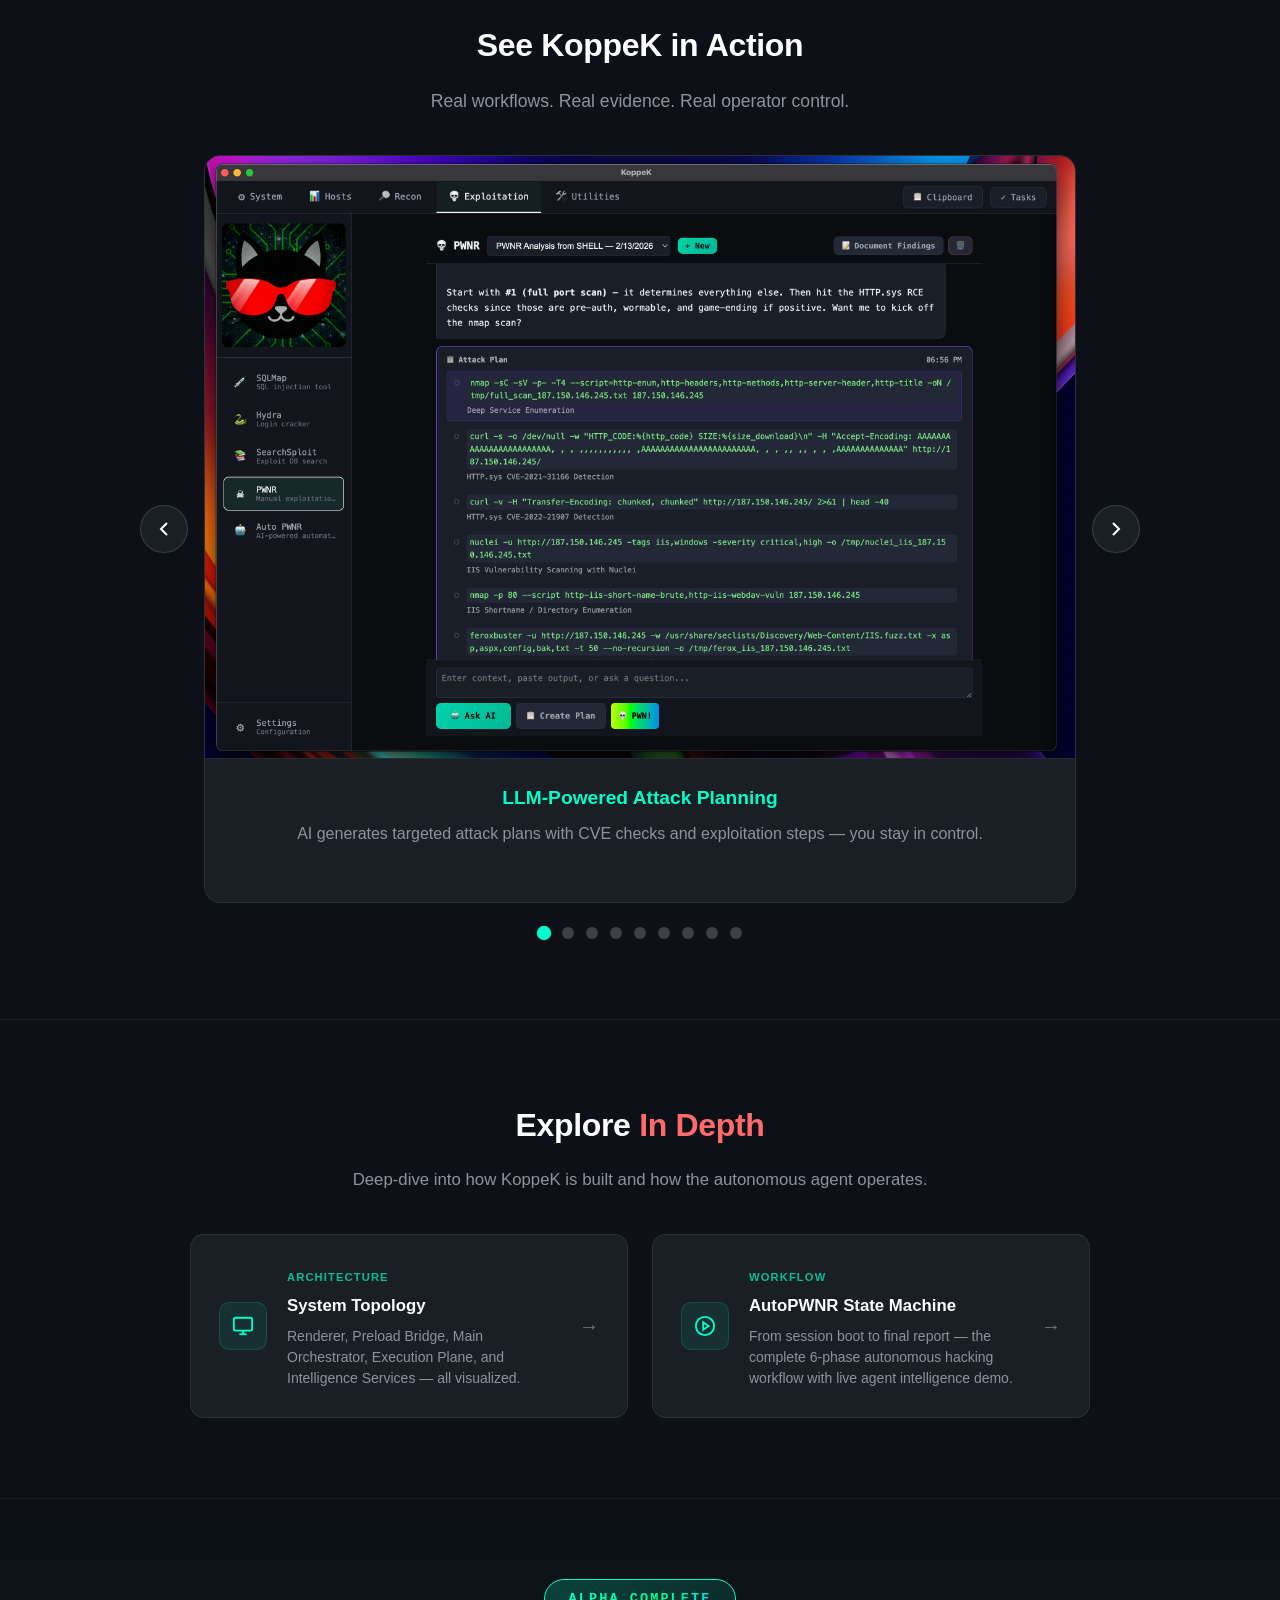
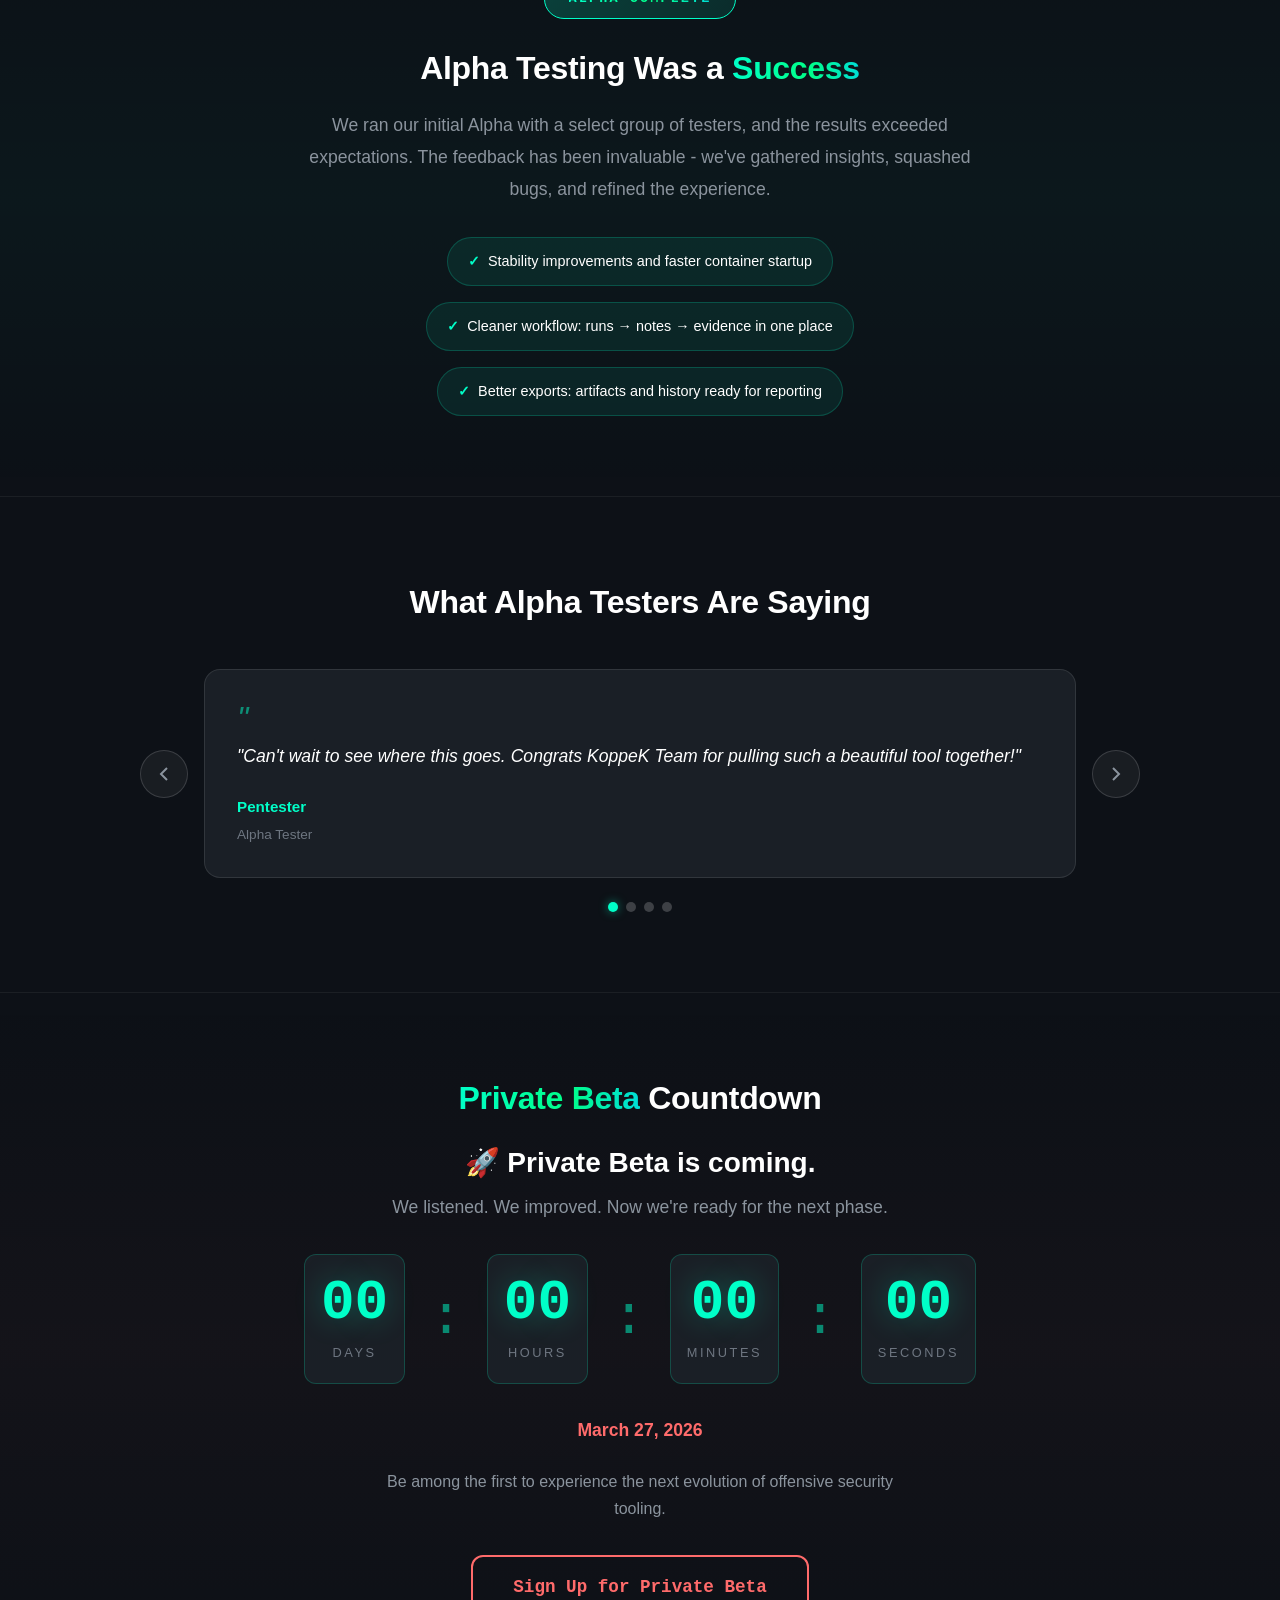
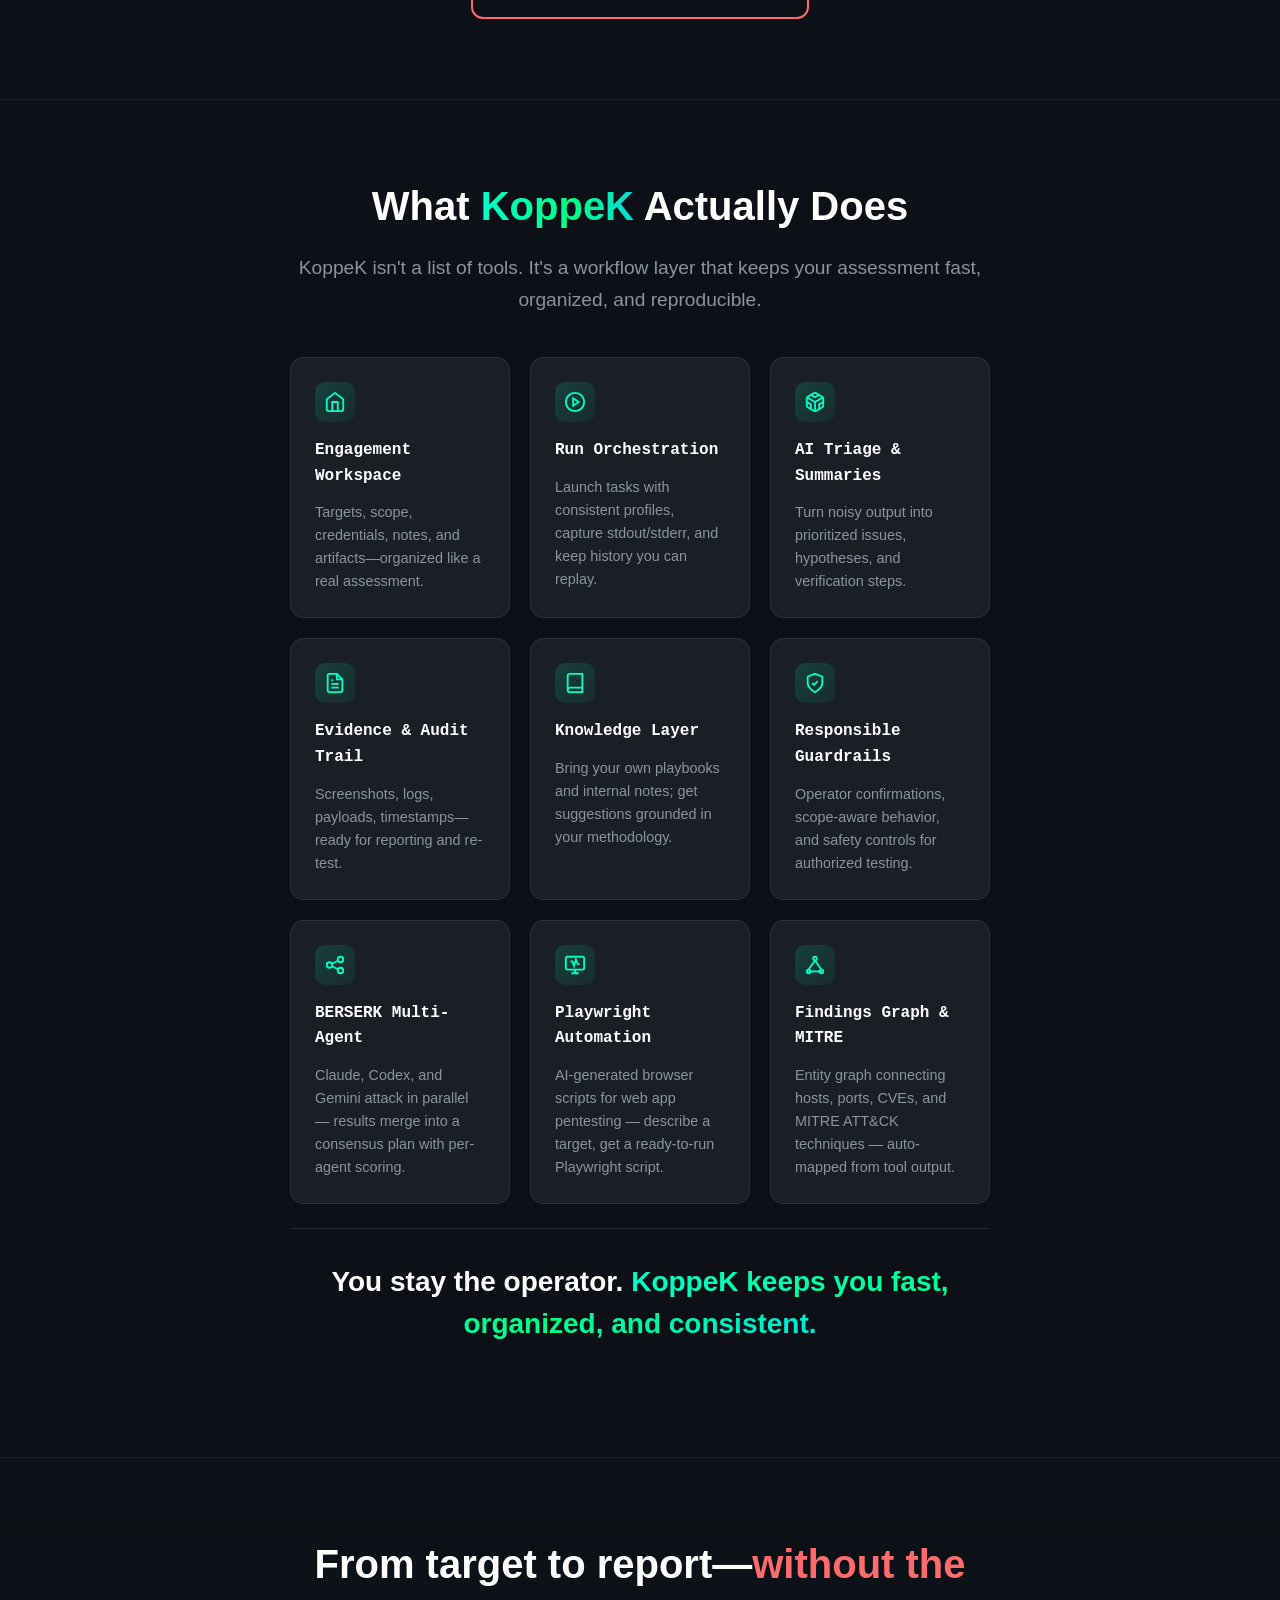
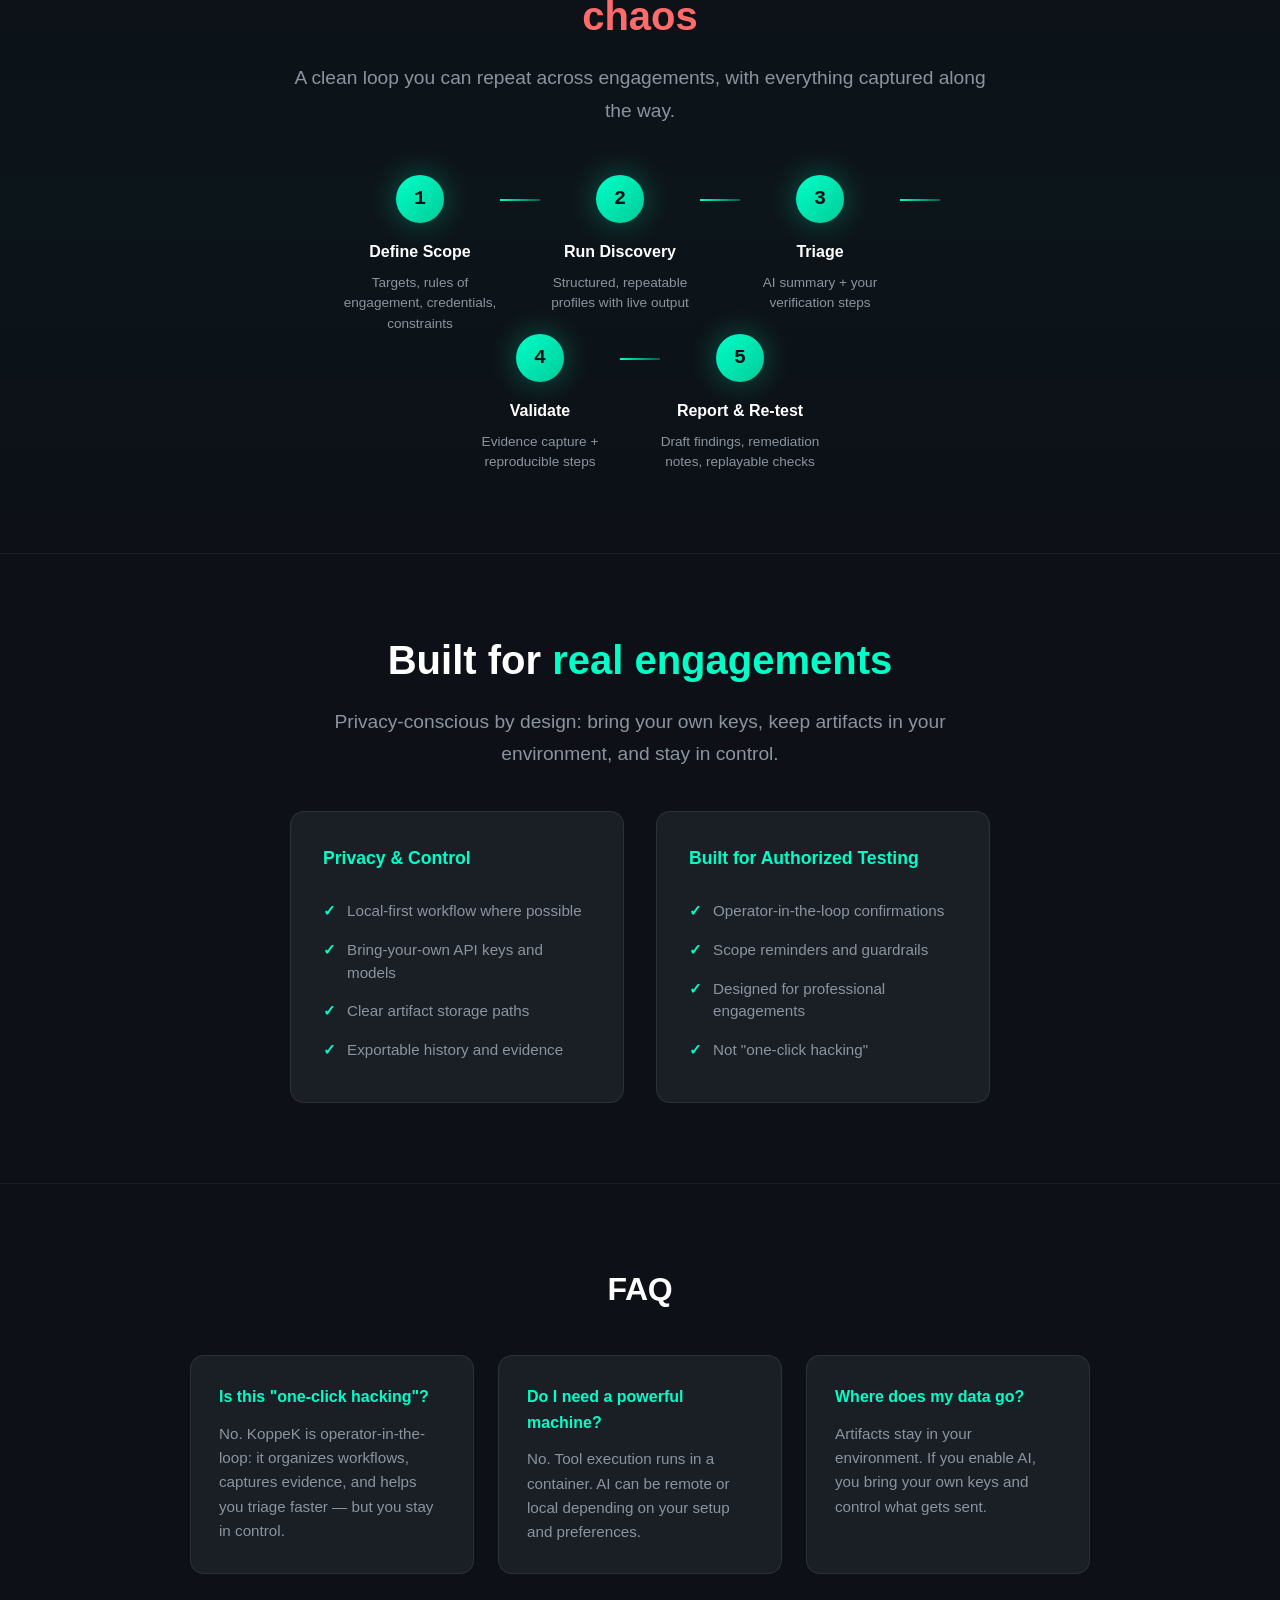
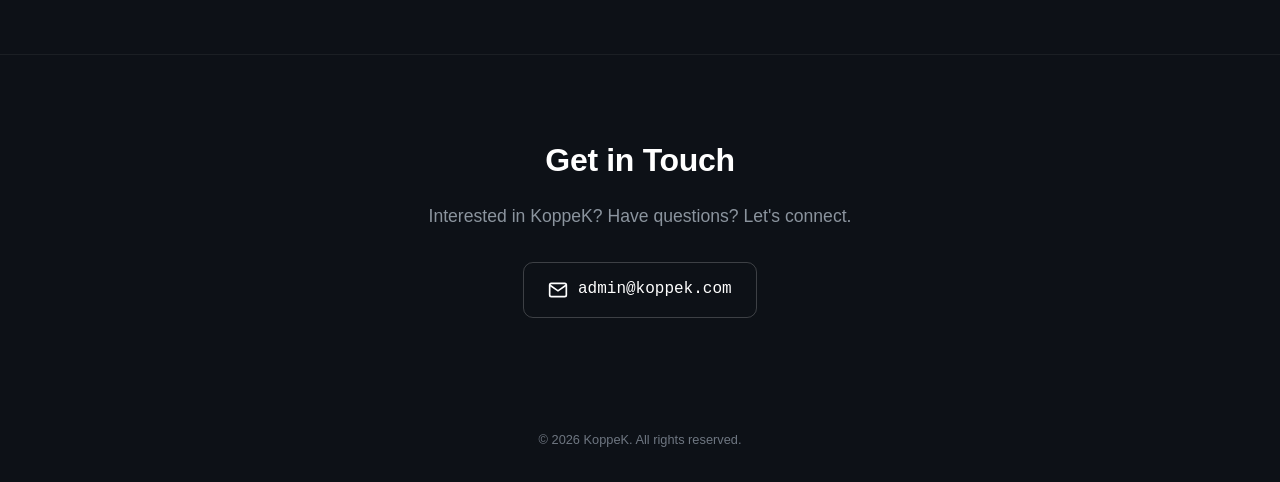
==== commit 03657603: "Beta v1 update" ====
--- a/index.html
+++ b/index.html
@@ -17,9 +17,19 @@
 </head>
 <body>
     <!-- Google Tag Manager (noscript) -->
-<noscript><iframe src="https://www.googletagmanager.com/ns.html?id=GTM-NN39QNKP"
+    <noscript><iframe src="https://www.googletagmanager.com/ns.html?id=GTM-NN39QNKP"
     height="0" width="0" style="display:none;visibility:hidden"></iframe></noscript>
     <!-- End Google Tag Manager (noscript) -->
+        <!-- Sorry 4 da tracking, gotta see who is checking out secretly KoppeK, thankx for listeining habbe a MTN DEW!SS -->
+    <!-- Google tag (gtag.js) -->
+    <script async src="https://www.googletagmanager.com/gtag/js?id=G-TM0PC8DQF0"></script>
+    <script>
+    window.dataLayer = window.dataLayer || [];
+    function gtag(){dataLayer.push(arguments);}
+    gtag('js', new Date());
+
+    gtag('config', 'G-TM0PC8DQF0');
+    </script>
     <!-- Matrix Rain Background - DENSE -->
     <div class="matrix-bg" aria-hidden="true">
         <div class="matrix-column" style="--delay: 0s; --duration: 12s; left: 1%;"></div>
@@ -166,6 +176,53 @@
             </div>
         </section>
 
+        <!-- BERSERK Mode Section -->
+        <section class="berserk-section">
+            <div class="berserk-section-wrapper reveal">
+                <div class="berserk-callout">
+                    <div class="berserk-callout-content">
+                        <div class="berserk-callout-text">
+                            <div class="berserk-badge">New in Beta</div>
+                            <h3>BERSERK Mode</h3>
+                            <p>Multiple LLM backends run simultaneously — Claude, Codex, and Gemini each attack independently, then merge into a consensus plan with per-agent agreement scores.</p>
+                            <ul class="berserk-features">
+                                <li>Parallel multi-agent execution across all configured backends</li>
+                                <li>Consensus-based plan merging with confidence scoring</li>
+                                <li>Per-agent reasoning visible in the Agents tab grid</li>
+                                <li>Pause / Resume — checkpoint any session mid-phase</li>
+                            </ul>
+                        </div>
+                        <div class="berserk-callout-visual">
+                            <img src="assets/berserkPWNR.gif" alt="BERSERK multi-agent mode in action" class="berserk-gif">
+                        </div>
+                    </div>
+                <!-- Multi-Agent Screenshot -->
+                <div class="multiagent-showcase">
+                    <div class="multiagent-header">
+                        <h3>Multi-LLM Agent Architecture</h3>
+                        <p>Each configured backend receives the same target and objectives — they reason independently in parallel. KoppeK then merges their outputs into a single high-confidence attack plan. Where agents disagree, divergence scores surface uncertainty so you stay informed.</p>
+                    </div>
+                    <div class="multiagent-features">
+                        <div class="multiagent-feature">
+                            <span class="multiagent-feature-label">Agent Grid</span>
+                            <span class="multiagent-feature-desc">Watch each LLM's live reasoning side-by-side in the Agents tab</span>
+                        </div>
+                        <div class="multiagent-feature">
+                            <span class="multiagent-feature-label">Consensus Merge</span>
+                            <span class="multiagent-feature-desc">Plans scored and merged — higher agreement means higher confidence in the next step</span>
+                        </div>
+                        <div class="multiagent-feature">
+                            <span class="multiagent-feature-label">Backend Coverage</span>
+                            <span class="multiagent-feature-desc">Claude Code CLI, Codex CLI, OpenAI / Gemini / Claude API — all at once</span>
+                        </div>
+                    </div>
+                    <div class="multiagent-image-wrapper">
+                        <img src="assets/multiAgent.png" alt="BERSERK multi-agent mode showing parallel LLM execution" class="multiagent-image">
+                    </div>
+                </div>
+            </div>
+        </section>
+
         <!-- Auto PWNR Section -->
         <section class="autopwnr-section">
             <div class="autopwnr-wrapper reveal">
@@ -236,6 +293,15 @@
                             </div>
                             <span class="llm-name">Ollama</span>
                             <span class="llm-desc">Local models, check documentation</span>
+                        </div>
+                        <div class="llm-item">
+                            <div class="llm-icon openrouter-icon">
+                                <svg viewBox="0 0 24 24" fill="currentColor">
+                                    <path d="M21.928 13.025a2.035 2.035 0 0 0 0-2.05L17.17 2.439A2.035 2.035 0 0 0 15.408 1.5H8.592a2.035 2.035 0 0 0-1.763 1.015l-4.757 8.46a2.035 2.035 0 0 0 0 2.05l4.757 8.46A2.035 2.035 0 0 0 8.592 22.5h6.816a2.035 2.035 0 0 0 1.763-1.015zM12 16.5a4.5 4.5 0 1 1 0-9 4.5 4.5 0 0 1 0 9zm0-2.5a2 2 0 1 0 0-4 2 2 0 0 0 0 4z"/>
+                                </svg>
+                            </div>
+                            <span class="llm-name">OpenRouter</span>
+                            <span class="llm-desc">Any model, one API</span>
                         </div>
                     </div>
                     <p class="llm-note">Bring your own API keys. Your prompts, your control.</p>
@@ -376,6 +442,36 @@
                                     <p>Professional penetration testing reports with findings, evidence, and risk ratings — ready for delivery.</p>
                                 </div>
                             </div>
+
+                            <div class="carousel-slide">
+                                <div class="carousel-image-wrapper">
+                                    <img src="assets/multiAgent.png" alt="Multi-Agent Orchestration" class="carousel-image">
+                                </div>
+                                <div class="carousel-caption">
+                                    <h3>Multi-Agent Orchestration</h3>
+                                    <p>BERSERK coordinates multiple AI agents simultaneously — each attacking the target independently for maximum coverage.</p>
+                                </div>
+                            </div>
+
+                            <div class="carousel-slide">
+                                <div class="carousel-image-wrapper">
+                                    <img src="assets/playWritghtplan.png" alt="Playwright AI Plan Generation" class="carousel-image">
+                                </div>
+                                <div class="carousel-caption">
+                                    <h3>AI-Generated Playwright Plans</h3>
+                                    <p>Describe your web target in plain language — KoppeK generates a complete browser automation script ready to execute.</p>
+                                </div>
+                            </div>
+
+                            <div class="carousel-slide">
+                                <div class="carousel-image-wrapper">
+                                    <img src="assets/playWright.png" alt="Playwright Browser Automation" class="carousel-image">
+                                </div>
+                                <div class="carousel-caption">
+                                    <h3>Playwright Browser Automation</h3>
+                                    <p>AI-generated scripts run against live targets — form injection, session extraction, and authenticated flow testing.</p>
+                                </div>
+                            </div>
                         </div>
                     </div>
                     
@@ -393,6 +489,48 @@
                     <button class="carousel-dot" data-index="3" aria-label="Go to slide 4"></button>
                     <button class="carousel-dot" data-index="4" aria-label="Go to slide 5"></button>
                     <button class="carousel-dot" data-index="5" aria-label="Go to slide 6"></button>
+                    <button class="carousel-dot" data-index="6" aria-label="Go to slide 7"></button>
+                    <button class="carousel-dot" data-index="7" aria-label="Go to slide 8"></button>
+                    <button class="carousel-dot" data-index="8" aria-label="Go to slide 9"></button>
+                </div>
+            </div>
+        </section>
+
+        <!-- Explore In Depth Section -->
+        <section class="explore-section">
+            <div class="explore-wrapper reveal">
+                <h2 class="section-title">Explore <span class="highlight-alt">In Depth</span></h2>
+                <p class="explore-intro">Deep-dive into how KoppeK is built and how the autonomous agent operates.</p>
+                <div class="explore-grid">
+                    <a href="#" class="explore-card" data-modal-url="koppekArchitecture.html">
+                        <div class="explore-card-icon">
+                            <svg xmlns="http://www.w3.org/2000/svg" viewBox="0 0 24 24" fill="none" stroke-width="2">
+                                <rect x="2" y="3" width="20" height="14" rx="2"/>
+                                <line x1="8" y1="21" x2="16" y2="21"/>
+                                <line x1="12" y1="17" x2="12" y2="21"/>
+                            </svg>
+                        </div>
+                        <div class="explore-card-body">
+                            <span class="explore-card-tag">Architecture</span>
+                            <h3>System Topology</h3>
+                            <p>Renderer, Preload Bridge, Main Orchestrator, Execution Plane, and Intelligence Services — all visualized.</p>
+                        </div>
+                        <div class="explore-card-arrow">→</div>
+                    </a>
+                    <a href="#" class="explore-card" data-modal-url="autoPWNR.html">
+                        <div class="explore-card-icon">
+                            <svg xmlns="http://www.w3.org/2000/svg" viewBox="0 0 24 24" fill="none" stroke-width="2">
+                                <circle cx="12" cy="12" r="10"/>
+                                <polygon points="10 8 16 12 10 16 10 8"/>
+                            </svg>
+                        </div>
+                        <div class="explore-card-body">
+                            <span class="explore-card-tag">Workflow</span>
+                            <h3>AutoPWNR State Machine</h3>
+                            <p>From session boot to final report — the complete 6-phase autonomous hacking workflow with live agent intelligence demo.</p>
+                        </div>
+                        <div class="explore-card-arrow">→</div>
+                    </a>
                 </div>
             </div>
         </section>
@@ -586,6 +724,47 @@
                         <span class="capability-name">Responsible Guardrails</span>
                         <span class="capability-desc">Operator confirmations, scope-aware behavior, and safety controls for authorized testing.</span>
                     </div>
+
+                    <div class="capability-card">
+                        <div class="capability-icon">
+                            <svg xmlns="http://www.w3.org/2000/svg" viewBox="0 0 24 24" fill="none" stroke="currentColor" stroke-width="2">
+                                <circle cx="6" cy="12" r="3"></circle>
+                                <circle cx="18" cy="6" r="3"></circle>
+                                <circle cx="18" cy="18" r="3"></circle>
+                                <line x1="8.7" y1="10.7" x2="15.3" y2="7.3"></line>
+                                <line x1="8.7" y1="13.3" x2="15.3" y2="16.7"></line>
+                            </svg>
+                        </div>
+                        <span class="capability-name">BERSERK Multi-Agent</span>
+                        <span class="capability-desc">Claude, Codex, and Gemini attack in parallel — results merge into a consensus plan with per-agent scoring.</span>
+                    </div>
+
+                    <div class="capability-card">
+                        <div class="capability-icon">
+                            <svg xmlns="http://www.w3.org/2000/svg" viewBox="0 0 24 24" fill="none" stroke="currentColor" stroke-width="2">
+                                <rect x="2" y="3" width="20" height="14" rx="2"/>
+                                <path d="M8 21h8M12 17v4"/>
+                                <path d="M7 8h2l2 5 2-7 2 5h2"/>
+                            </svg>
+                        </div>
+                        <span class="capability-name">Playwright Automation</span>
+                        <span class="capability-desc">AI-generated browser scripts for web app pentesting — describe a target, get a ready-to-run Playwright script.</span>
+                    </div>
+
+                    <div class="capability-card">
+                        <div class="capability-icon">
+                            <svg xmlns="http://www.w3.org/2000/svg" viewBox="0 0 24 24" fill="none" stroke="currentColor" stroke-width="2">
+                                <circle cx="12" cy="5" r="2"></circle>
+                                <circle cx="5" cy="19" r="2"></circle>
+                                <circle cx="19" cy="19" r="2"></circle>
+                                <line x1="12" y1="7" x2="5" y2="17"></line>
+                                <line x1="12" y1="7" x2="19" y2="17"></line>
+                                <line x1="5" y1="19" x2="19" y2="19"></line>
+                            </svg>
+                        </div>
+                        <span class="capability-name">Findings Graph & MITRE</span>
+                        <span class="capability-desc">Entity graph connecting hosts, ports, CVEs, and MITRE ATT&CK techniques — auto-mapped from tool output.</span>
+                    </div>
                 </div>
 
                 <p class="feature-tagline">
@@ -716,6 +895,15 @@
         </section>
     </main>
 
+    <!-- Deep Dive Modal -->
+    <div class="deepdive-modal" id="deepdiveModal">
+        <div class="deepdive-modal-backdrop" id="deepdiveModalBackdrop"></div>
+        <div class="deepdive-modal-content">
+            <button class="deepdive-modal-close" id="deepdiveModalClose" aria-label="Close">✕</button>
+            <iframe class="deepdive-iframe" id="deepdiveIframe" src="" title="KoppeK Deep Dive"></iframe>
+        </div>
+    </div>
+
     <footer class="footer">
         <p>&copy; 2026 KoppeK. All rights reserved.</p>
     </footer>
--- a/styles.css
+++ b/styles.css
@@ -77,6 +77,9 @@
     animation: matrix-fall var(--duration) linear var(--delay) infinite;
     writing-mode: vertical-rl;
     text-orientation: upright;
+    will-change: transform;
+    transform: translateZ(0);
+    backface-visibility: hidden;
 }
 
 .matrix-column::before {
@@ -1869,6 +1872,361 @@
 }
 
 /* =============================================
+   BERSERK Section
+   ============================================= */
+.berserk-section {
+    padding: 5rem 2rem;
+    border-bottom: 1px solid rgba(255, 255, 255, 0.06);
+}
+
+.berserk-section-wrapper {
+    max-width: 900px;
+    margin: 0 auto;
+}
+
+/* =============================================
+   BERSERK Callout card
+   ============================================= */
+.berserk-callout {
+    margin: 3rem 0;
+    padding: 2rem 2.5rem;
+    background: linear-gradient(135deg, rgba(255, 107, 107, 0.06), rgba(255, 107, 107, 0.02));
+    border: 1px solid rgba(255, 107, 107, 0.2);
+    border-radius: 16px;
+}
+
+.berserk-callout-content {
+    display: flex;
+    gap: 2.5rem;
+    align-items: center;
+}
+
+.berserk-callout-text {
+    flex: 1;
+    min-width: 0;
+}
+
+.berserk-badge {
+    display: inline-block;
+    font-size: 0.7rem;
+    font-weight: 700;
+    text-transform: uppercase;
+    letter-spacing: 0.1em;
+    color: var(--accent-secondary);
+    background: rgba(255, 107, 107, 0.12);
+    border: 1px solid rgba(255, 107, 107, 0.25);
+    border-radius: 20px;
+    padding: 0.25rem 0.75rem;
+    margin-bottom: 0.75rem;
+}
+
+.berserk-callout-text h3 {
+    font-size: 1.5rem;
+    font-weight: 700;
+    margin-bottom: 0.6rem;
+    color: var(--text-primary);
+}
+
+.berserk-callout-text > p {
+    font-size: 0.95rem;
+    color: var(--text-secondary);
+    margin-bottom: 1rem;
+    line-height: 1.6;
+}
+
+.berserk-features {
+    list-style: none;
+    display: flex;
+    flex-direction: column;
+    gap: 0.35rem;
+}
+
+.berserk-features li {
+    font-size: 0.875rem;
+    color: var(--text-secondary);
+    padding-left: 1.25rem;
+    position: relative;
+}
+
+.berserk-features li::before {
+    content: '→';
+    position: absolute;
+    left: 0;
+    color: var(--accent-secondary);
+    font-size: 0.75rem;
+    top: 0.1em;
+}
+
+.berserk-callout-visual {
+    flex-shrink: 0;
+    width: 340px;
+}
+
+.berserk-gif {
+    width: 100%;
+    border-radius: 10px;
+    border: 1px solid rgba(255, 107, 107, 0.2);
+    display: block;
+}
+
+/* =============================================
+   Multi-Agent Showcase (inside BERSERK section)
+   ============================================= */
+.multiagent-showcase {
+    margin-top: 2.5rem;
+}
+
+.multiagent-header {
+    text-align: center;
+    margin-bottom: 1.5rem;
+}
+
+.multiagent-header h3 {
+    font-size: 1.4rem;
+    font-weight: 700;
+    color: var(--text-primary);
+    margin-bottom: 0.6rem;
+}
+
+.multiagent-header p {
+    font-size: 0.95rem;
+    color: var(--text-secondary);
+    max-width: 700px;
+    margin: 0 auto;
+    line-height: 1.6;
+}
+
+.multiagent-features {
+    display: grid;
+    grid-template-columns: repeat(3, 1fr);
+    gap: 1rem;
+    margin-bottom: 1.5rem;
+}
+
+.multiagent-feature {
+    background: rgba(255, 107, 107, 0.04);
+    border: 1px solid rgba(255, 107, 107, 0.12);
+    border-radius: 10px;
+    padding: 1rem 1.25rem;
+}
+
+.multiagent-feature-label {
+    display: block;
+    font-size: 0.72rem;
+    font-weight: 700;
+    text-transform: uppercase;
+    letter-spacing: 0.08em;
+    color: var(--accent-secondary);
+    margin-bottom: 0.3rem;
+}
+
+.multiagent-feature-desc {
+    display: block;
+    font-size: 0.85rem;
+    color: var(--text-secondary);
+    line-height: 1.5;
+}
+
+.multiagent-image-wrapper {
+    border-radius: 12px;
+    overflow: hidden;
+    border: 1px solid rgba(255, 255, 255, 0.08);
+}
+
+.multiagent-image {
+    width: 100%;
+    display: block;
+}
+
+/* =============================================
+   OpenRouter LLM Icon
+   ============================================= */
+.openrouter-icon {
+    background: linear-gradient(135deg, #1a1a2e, #16213e);
+    color: #a78bfa;
+}
+
+/* =============================================
+   Deep Dive Modal
+   ============================================= */
+.deepdive-modal {
+    display: none;
+    position: fixed;
+    top: 0;
+    left: 0;
+    width: 100%;
+    height: 100%;
+    z-index: 2000;
+    align-items: center;
+    justify-content: center;
+    padding: 1.5rem;
+}
+
+.deepdive-modal.active {
+    display: flex;
+}
+
+.deepdive-modal-backdrop {
+    position: absolute;
+    top: 0;
+    left: 0;
+    width: 100%;
+    height: 100%;
+    background: rgba(0, 0, 0, 0.88);
+    backdrop-filter: blur(6px);
+    -webkit-backdrop-filter: blur(6px);
+}
+
+.deepdive-modal-content {
+    position: relative;
+    z-index: 1;
+    width: 100%;
+    max-width: 1200px;
+    height: 87vh;
+    background: #050507;
+    border: 1px solid rgba(255, 255, 255, 0.1);
+    border-radius: 16px;
+    overflow: hidden;
+    display: flex;
+    flex-direction: column;
+    box-shadow: 0 24px 80px rgba(0, 0, 0, 0.8);
+}
+
+.deepdive-modal-close {
+    position: absolute;
+    top: 1rem;
+    right: 1rem;
+    width: 34px;
+    height: 34px;
+    background: rgba(255, 255, 255, 0.08);
+    border: 1px solid rgba(255, 255, 255, 0.15);
+    border-radius: 50%;
+    color: var(--text-secondary);
+    font-size: 0.85rem;
+    cursor: pointer;
+    display: flex;
+    align-items: center;
+    justify-content: center;
+    z-index: 10;
+    transition: background 0.2s, color 0.2s;
+}
+
+.deepdive-modal-close:hover {
+    background: rgba(255, 255, 255, 0.16);
+    color: var(--text-primary);
+}
+
+.deepdive-iframe {
+    width: 100%;
+    height: 100%;
+    border: none;
+    display: block;
+}
+
+/* =============================================
+   Explore In Depth Section
+   ============================================= */
+.explore-section {
+    padding: 5rem 2rem;
+    border-bottom: 1px solid rgba(255, 255, 255, 0.06);
+}
+
+.explore-wrapper {
+    max-width: 900px;
+    margin: 0 auto;
+    text-align: center;
+}
+
+.explore-intro {
+    color: var(--text-secondary);
+    font-size: 1.05rem;
+    margin-bottom: 2.5rem;
+}
+
+.explore-grid {
+    display: grid;
+    grid-template-columns: repeat(2, 1fr);
+    gap: 1.5rem;
+    text-align: left;
+}
+
+.explore-card {
+    display: flex;
+    align-items: center;
+    gap: 1.25rem;
+    padding: 1.75rem;
+    background: var(--bg-card);
+    border: 1px solid rgba(255, 255, 255, 0.08);
+    border-radius: 14px;
+    text-decoration: none;
+    color: var(--text-primary);
+    transition: border-color 0.3s var(--transition-smooth), box-shadow 0.3s var(--transition-smooth), transform 0.3s var(--transition-smooth);
+}
+
+.explore-card:hover {
+    border-color: var(--accent-primary);
+    box-shadow: 0 0 30px rgba(0, 255, 200, 0.1);
+    transform: translateY(-3px);
+}
+
+.explore-card-icon {
+    width: 48px;
+    height: 48px;
+    background: rgba(0, 255, 200, 0.08);
+    border: 1px solid rgba(0, 255, 200, 0.15);
+    border-radius: 10px;
+    display: flex;
+    align-items: center;
+    justify-content: center;
+    flex-shrink: 0;
+}
+
+.explore-card-icon svg {
+    width: 22px;
+    height: 22px;
+    stroke: var(--accent-primary);
+}
+
+.explore-card-body {
+    flex: 1;
+    min-width: 0;
+}
+
+.explore-card-tag {
+    font-size: 0.7rem;
+    font-weight: 700;
+    text-transform: uppercase;
+    letter-spacing: 0.1em;
+    color: var(--accent-primary);
+    opacity: 0.7;
+}
+
+.explore-card-body h3 {
+    font-size: 1.05rem;
+    font-weight: 600;
+    margin: 0.3rem 0 0.4rem;
+    color: var(--text-primary);
+}
+
+.explore-card-body p {
+    font-size: 0.875rem;
+    color: var(--text-secondary);
+    line-height: 1.5;
+}
+
+.explore-card-arrow {
+    font-size: 1.25rem;
+    color: var(--text-muted);
+    transition: color 0.3s var(--transition-smooth), transform 0.3s var(--transition-smooth);
+    flex-shrink: 0;
+}
+
+.explore-card:hover .explore-card-arrow {
+    color: var(--accent-primary);
+    transform: translateX(4px);
+}
+
+/* =============================================
    Responsive Adjustments
    ============================================= */
 
@@ -1889,6 +2247,133 @@
 
 /* Mobile */
 @media (max-width: 768px) {
+    /* PERFORMANCE: Completely hide matrix rain on mobile */
+    .matrix-bg {
+        display: none !important;
+    }
+    
+    /* PERFORMANCE: Disable ALL animations on mobile */
+    *,
+    *::before,
+    *::after {
+        animation-duration: 0.001s !important;
+        animation-iteration-count: 1 !important;
+        transition-duration: 0.2s !important;
+    }
+    
+    /* Keep only essential transitions */
+    .carousel-track {
+        transition: transform 0.3s ease !important;
+    }
+    
+    .review-slide {
+        transition: opacity 0.3s ease !important;
+    }
+    
+    /* Simplify rainbow elements to static colors */
+    .rainbow-text {
+        background: var(--accent-primary) !important;
+        -webkit-background-clip: text !important;
+        background-clip: text !important;
+        -webkit-text-fill-color: transparent !important;
+    }
+    
+    .rainbow-btn {
+        background: linear-gradient(135deg, var(--accent-primary), var(--accent-secondary)) !important;
+        background-size: 100% 100% !important;
+    }
+    
+    /* Remove ALL box shadows on mobile */
+    .carousel-image-wrapper,
+    .autopwnr-image-wrapper-large,
+    .review-card,
+    .capability-card,
+    .why-card,
+    .autopwnr-feature-card,
+    .faq-item,
+    .trust-block,
+    .alpha-change,
+    .workflow-step,
+    .llm-item {
+        box-shadow: none !important;
+    }
+    
+    /* Remove ALL text shadows */
+    .title,
+    .section-title,
+    .feature-headline,
+    .tagline,
+    .subtitle,
+    h1, h2, h3, h4 {
+        text-shadow: none !important;
+    }
+    
+    /* Disable ALL hover/transform effects */
+    *:hover {
+        transform: none !important;
+    }
+    
+    /* Simplify borders */
+    .carousel-image-wrapper,
+    .autopwnr-image-wrapper-large {
+        border: 1px solid rgba(255, 255, 255, 0.1) !important;
+    }
+    
+    /* Force GPU layer for scrolling */
+    main {
+        -webkit-overflow-scrolling: touch;
+        overflow-x: hidden;
+    }
+    
+    /* Simplify reveal animations */
+    .reveal {
+        opacity: 1 !important;
+        transform: none !important;
+    }
+    
+    /* Remove glow effects */
+    .countdown-value,
+    .beta-signup-btn,
+    .secondary-btn,
+    .rainbow-btn {
+        box-shadow: none !important;
+    }
+    
+    /* Simplify logo animation */
+    .logo-video {
+        filter: none !important;
+    }
+    
+    /* CSS Containment for better rendering */
+    section {
+        contain: layout style;
+    }
+    
+    .carousel-section,
+    .autopwnr-section,
+    .reviews-section {
+        contain: layout style paint;
+    }
+    
+    /* Reduce paint areas */
+    .carousel-wrapper,
+    .autopwnr-wrapper,
+    .reviews-wrapper {
+        will-change: auto;
+        contain: content;
+    }
+    
+    /* Optimize images */
+    img {
+        content-visibility: auto;
+    }
+    
+    /* Disable backdrop filters except modal */
+    *:not(.deepdive-modal-backdrop):not(.video-modal) {
+        backdrop-filter: none !important;
+        -webkit-backdrop-filter: none !important;
+    }
+    
     .countdown {
         gap: 0.75rem;
     }
@@ -2049,6 +2534,49 @@
         gap: 1rem;
     }
     
+    .berserk-section {
+        padding: 3.5rem 1.5rem;
+    }
+
+    .explore-section {
+        padding: 3.5rem 1.5rem;
+    }
+
+    .explore-grid {
+        grid-template-columns: 1fr;
+        gap: 1rem;
+    }
+
+    .explore-card {
+        padding: 1.25rem;
+    }
+
+    .berserk-callout {
+        padding: 1.5rem;
+    }
+
+    .berserk-callout-content {
+        flex-direction: column;
+        gap: 1.5rem;
+    }
+
+    .berserk-callout-visual {
+        width: 100%;
+    }
+
+    .multiagent-features {
+        grid-template-columns: 1fr;
+    }
+
+    .deepdive-modal {
+        padding: 0.75rem;
+    }
+
+    .deepdive-modal-content {
+        height: 90vh;
+        border-radius: 10px;
+    }
+
     .autopwnr-section {
         padding: 3.5rem 1.5rem;
     }
@@ -2117,6 +2645,46 @@
     .feature-list li {
         padding-left: 1.5rem;
         font-size: 0.95rem;
+    }
+    
+    /* Extra small screens - maximum simplification */
+    .carousel-btn {
+        display: none !important;
+    }
+    
+    .reviews-carousel-btn {
+        display: none !important;
+    }
+    
+    .carousel-track-container {
+        overflow-x: auto;
+        scroll-snap-type: x mandatory;
+    }
+    
+    .carousel-slide {
+        scroll-snap-align: center;
+        flex-shrink: 0;
+    }
+    
+    /* Hide code block on very small screens */
+    .report-code-block {
+        display: none;
+    }
+    
+    .report-sample-desc {
+        margin-bottom: 0;
+    }
+    
+    /* Simplify LLM grid */
+    .llm-grid {
+        flex-direction: column;
+        gap: 0.5rem;
+    }
+    
+    .llm-item {
+        flex-direction: row;
+        min-width: 100%;
+        padding: 0.75rem;
     }
 }
 
